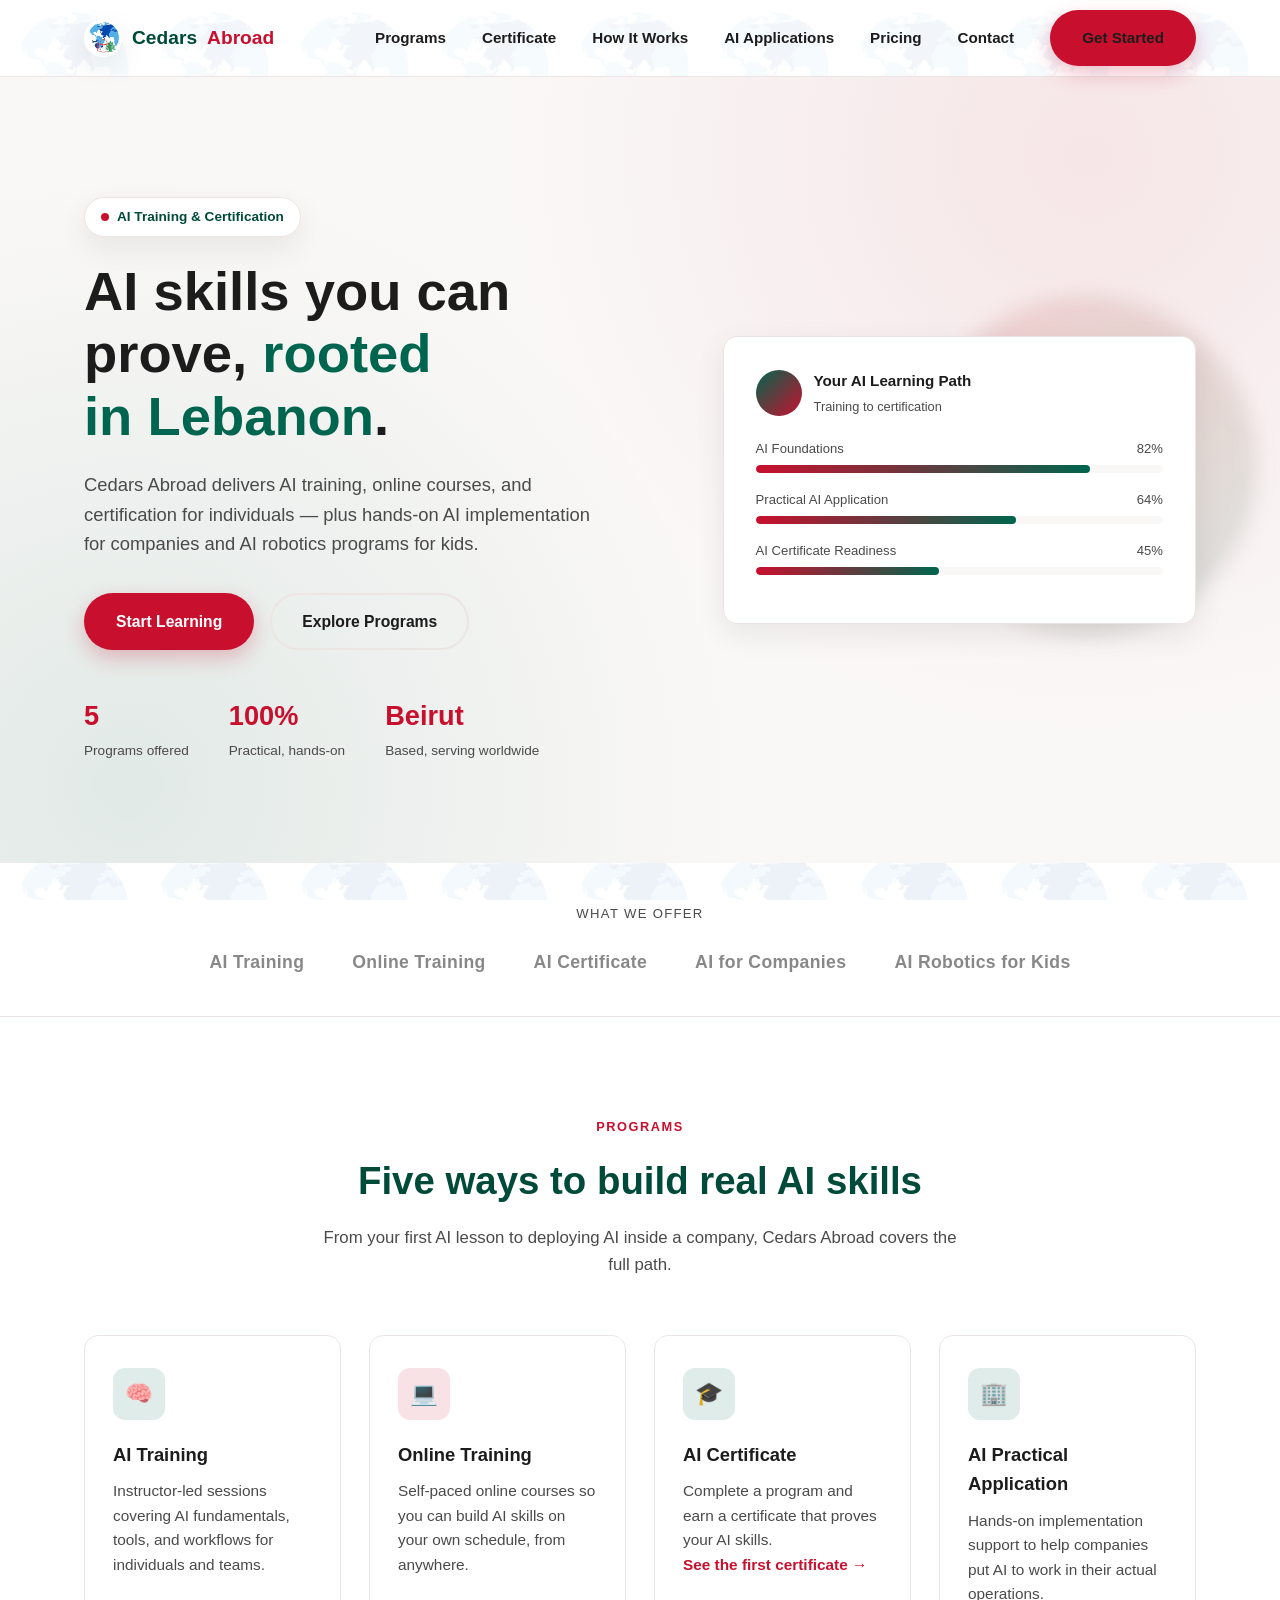
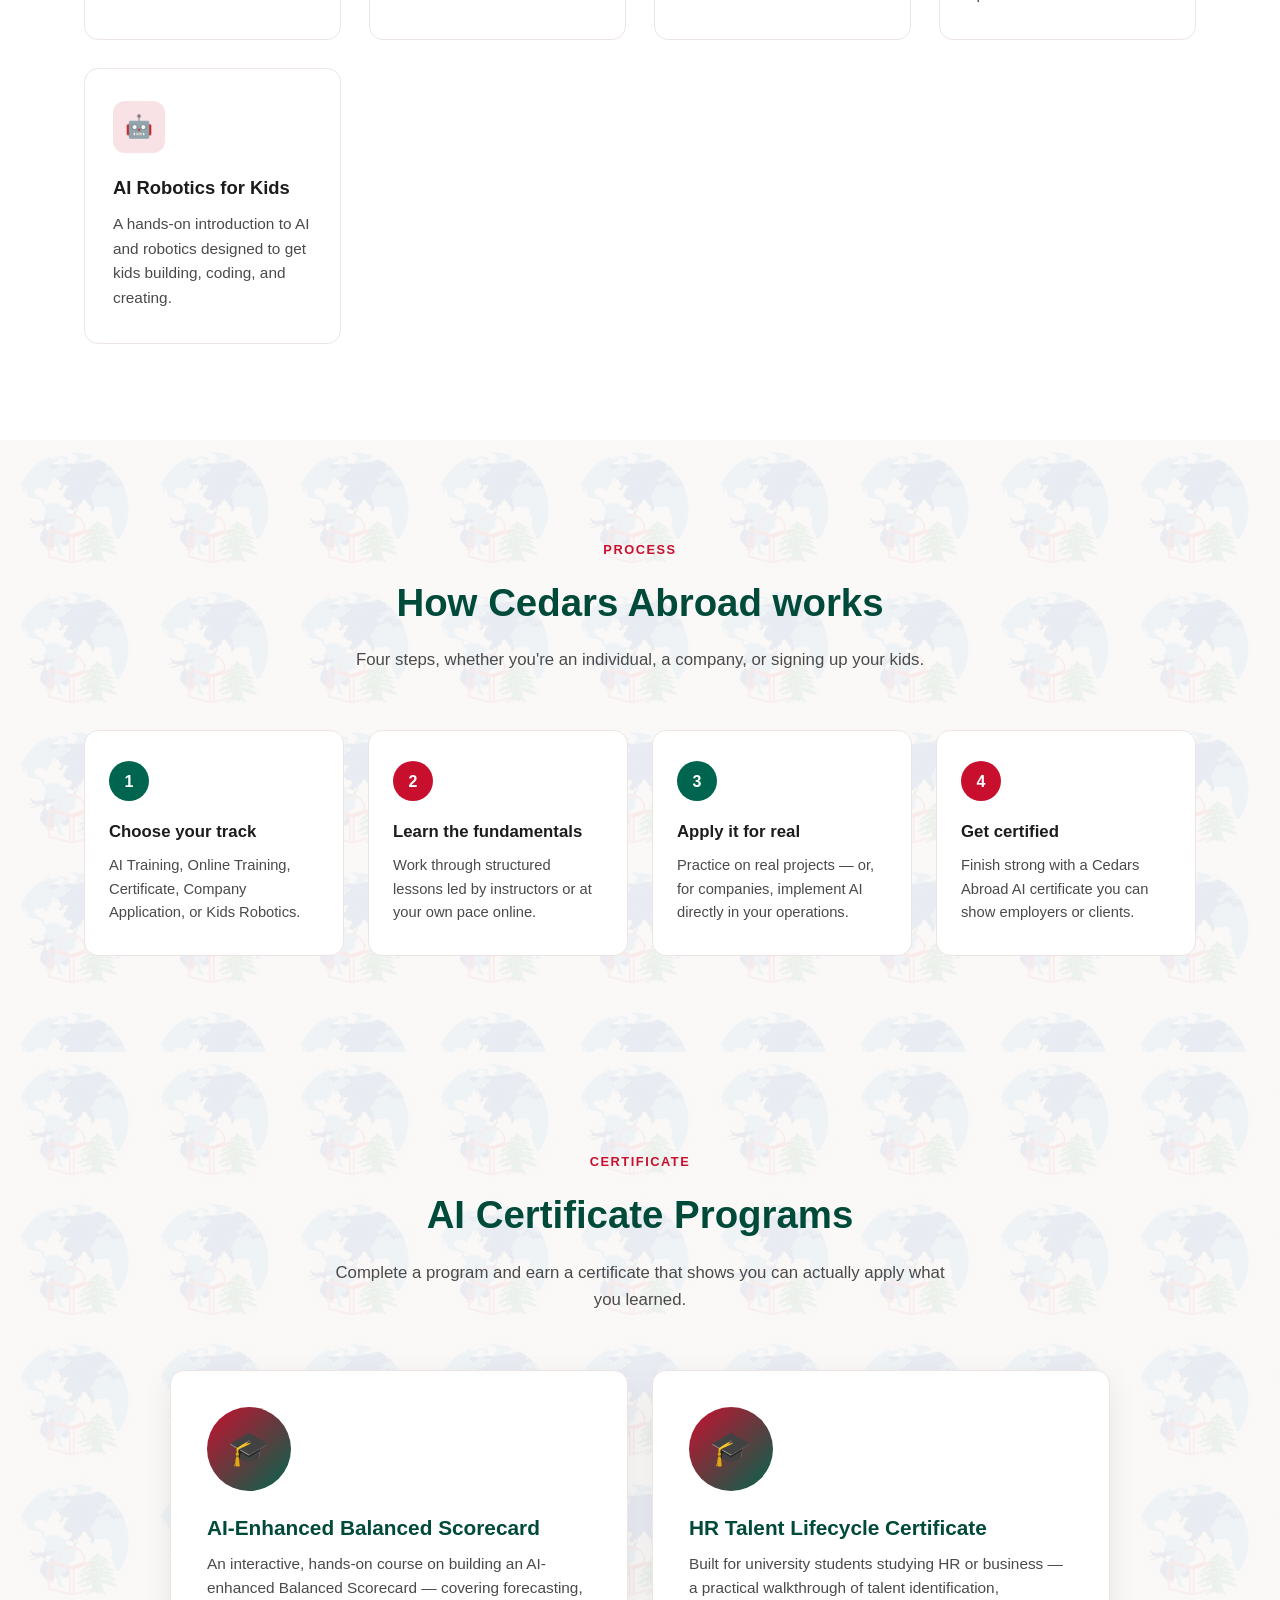
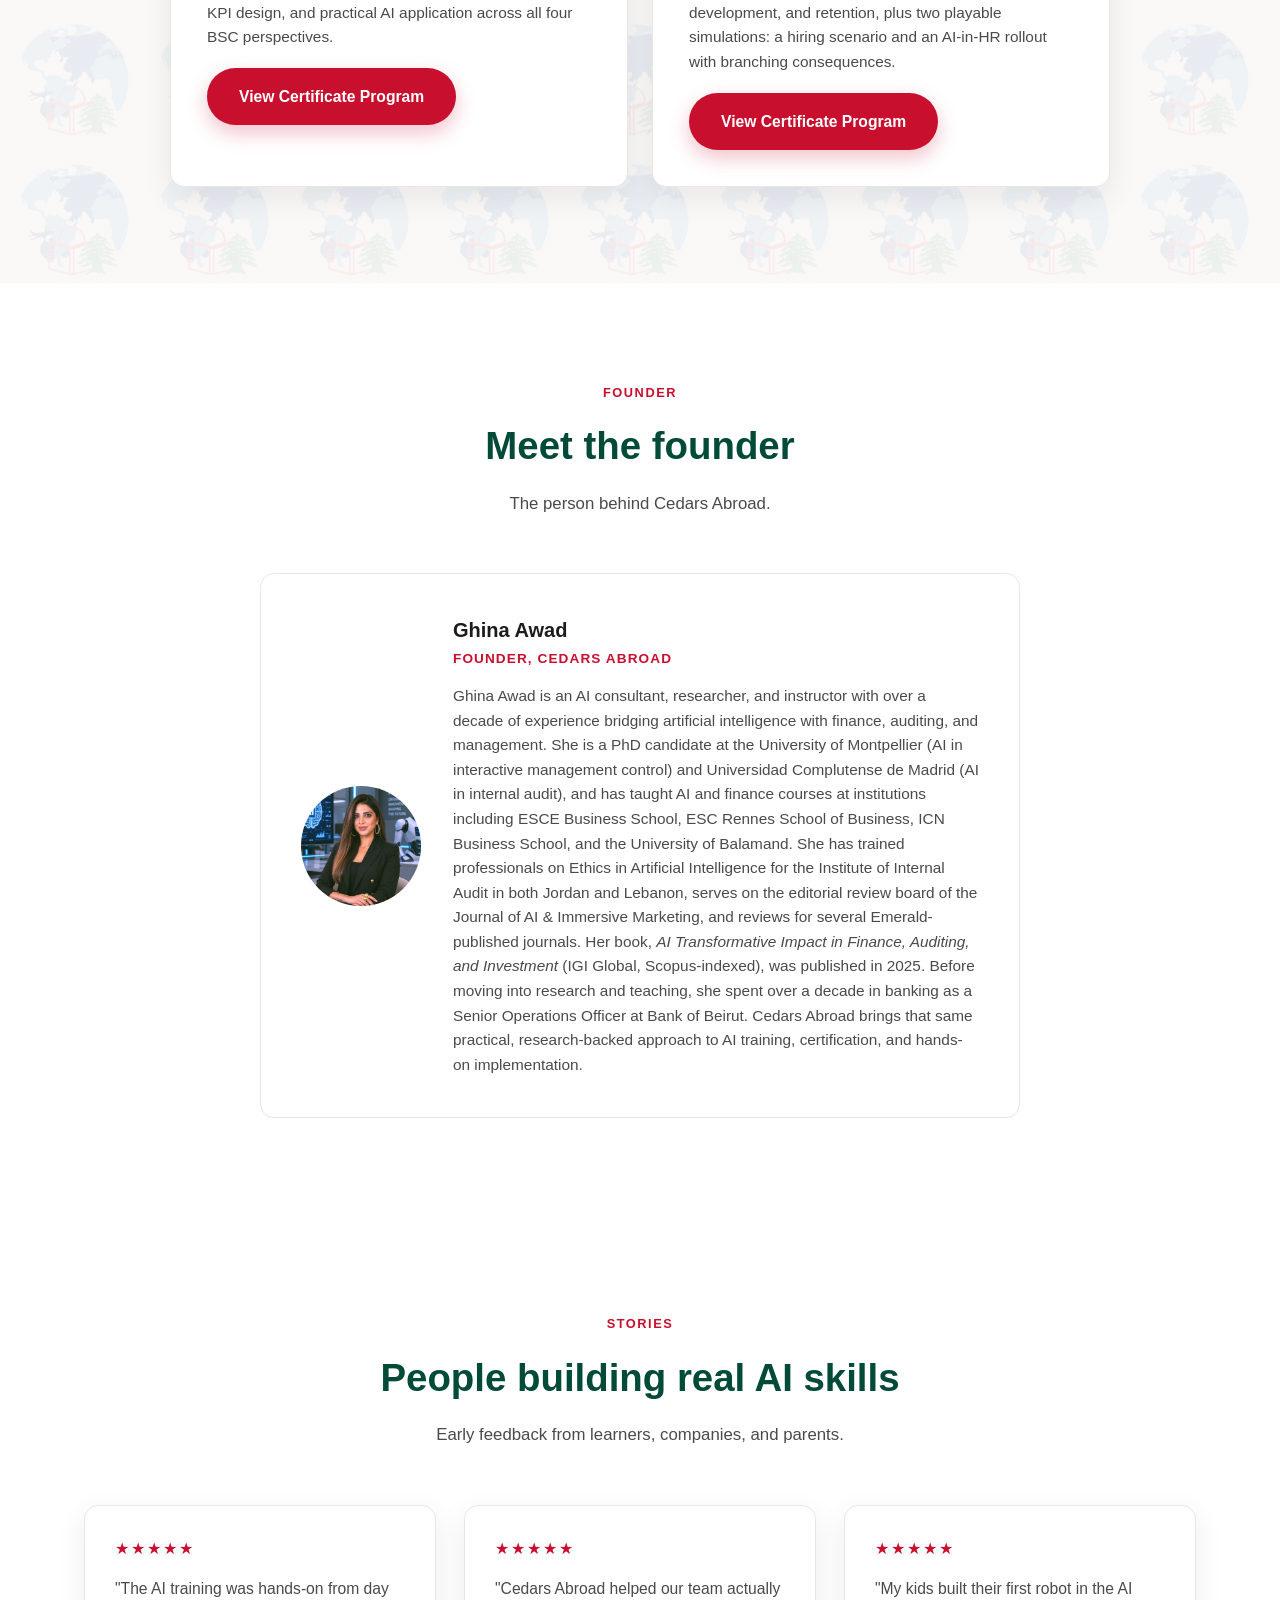
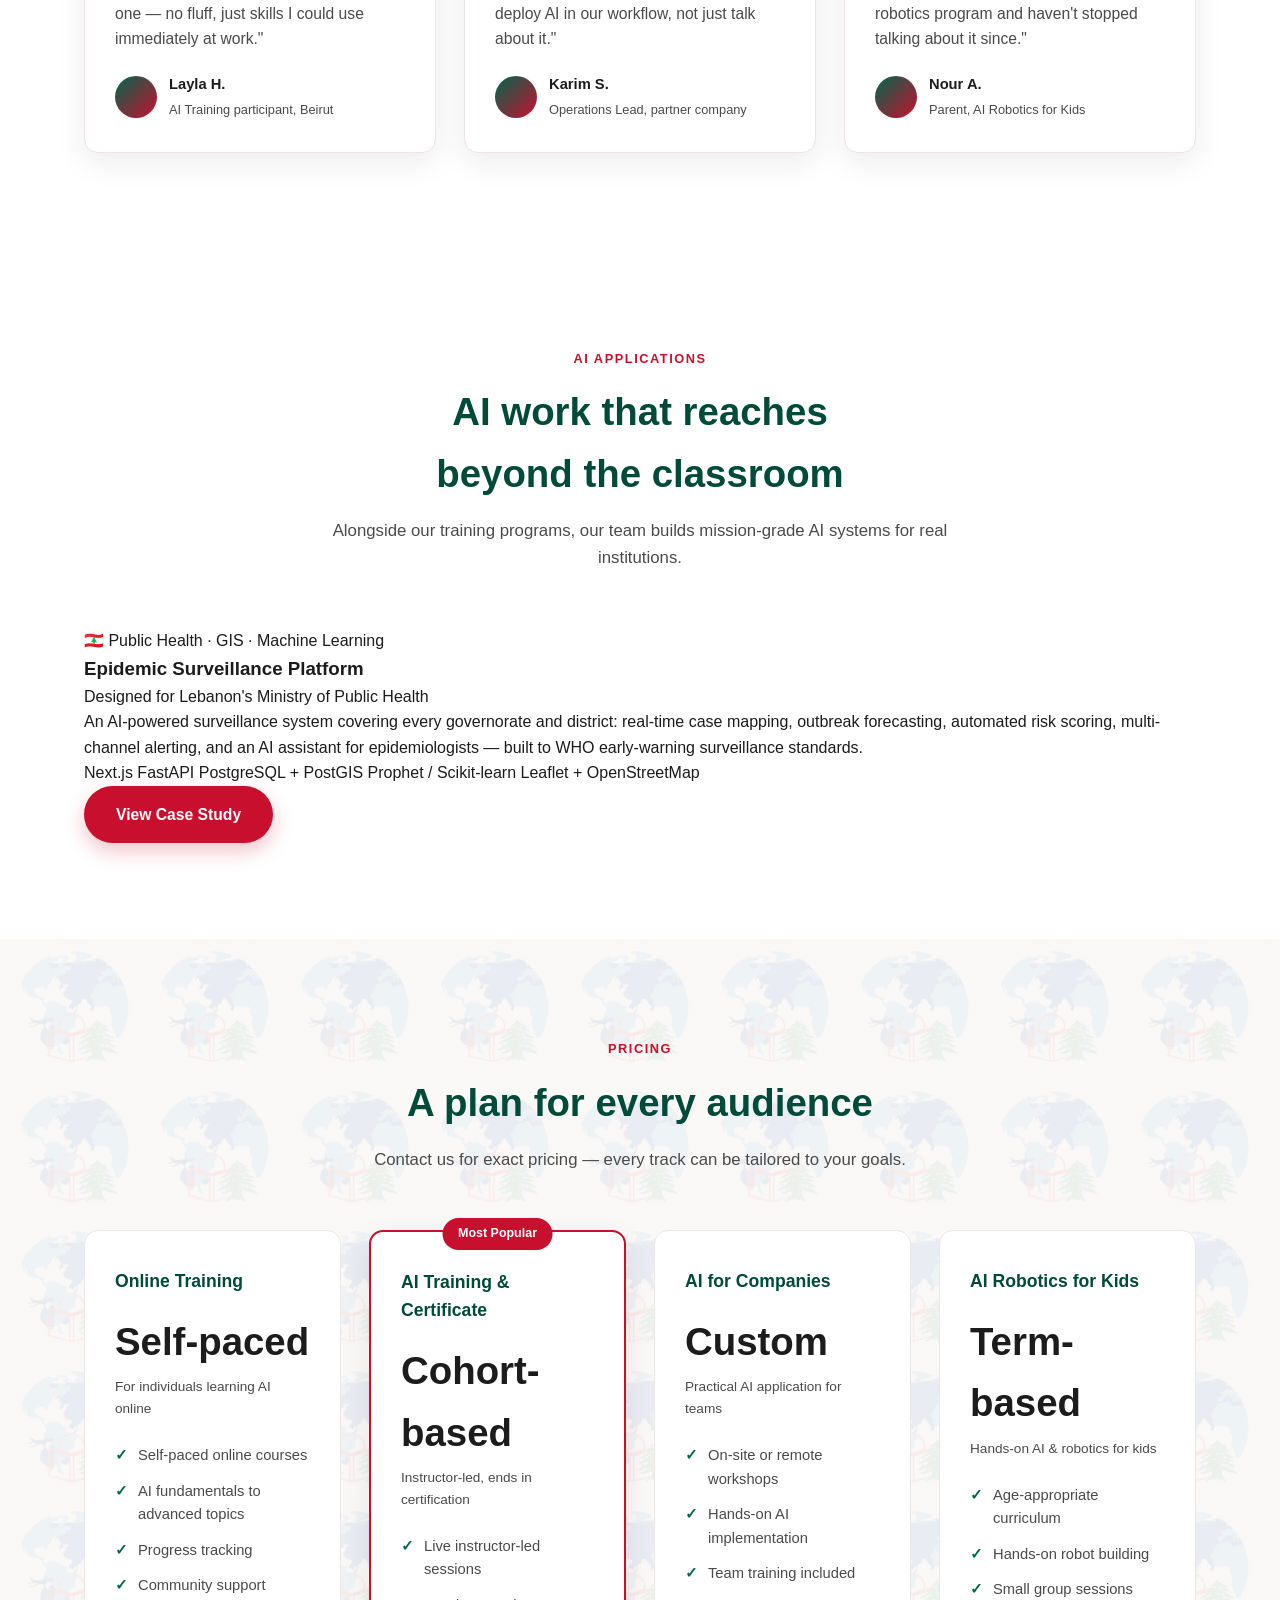
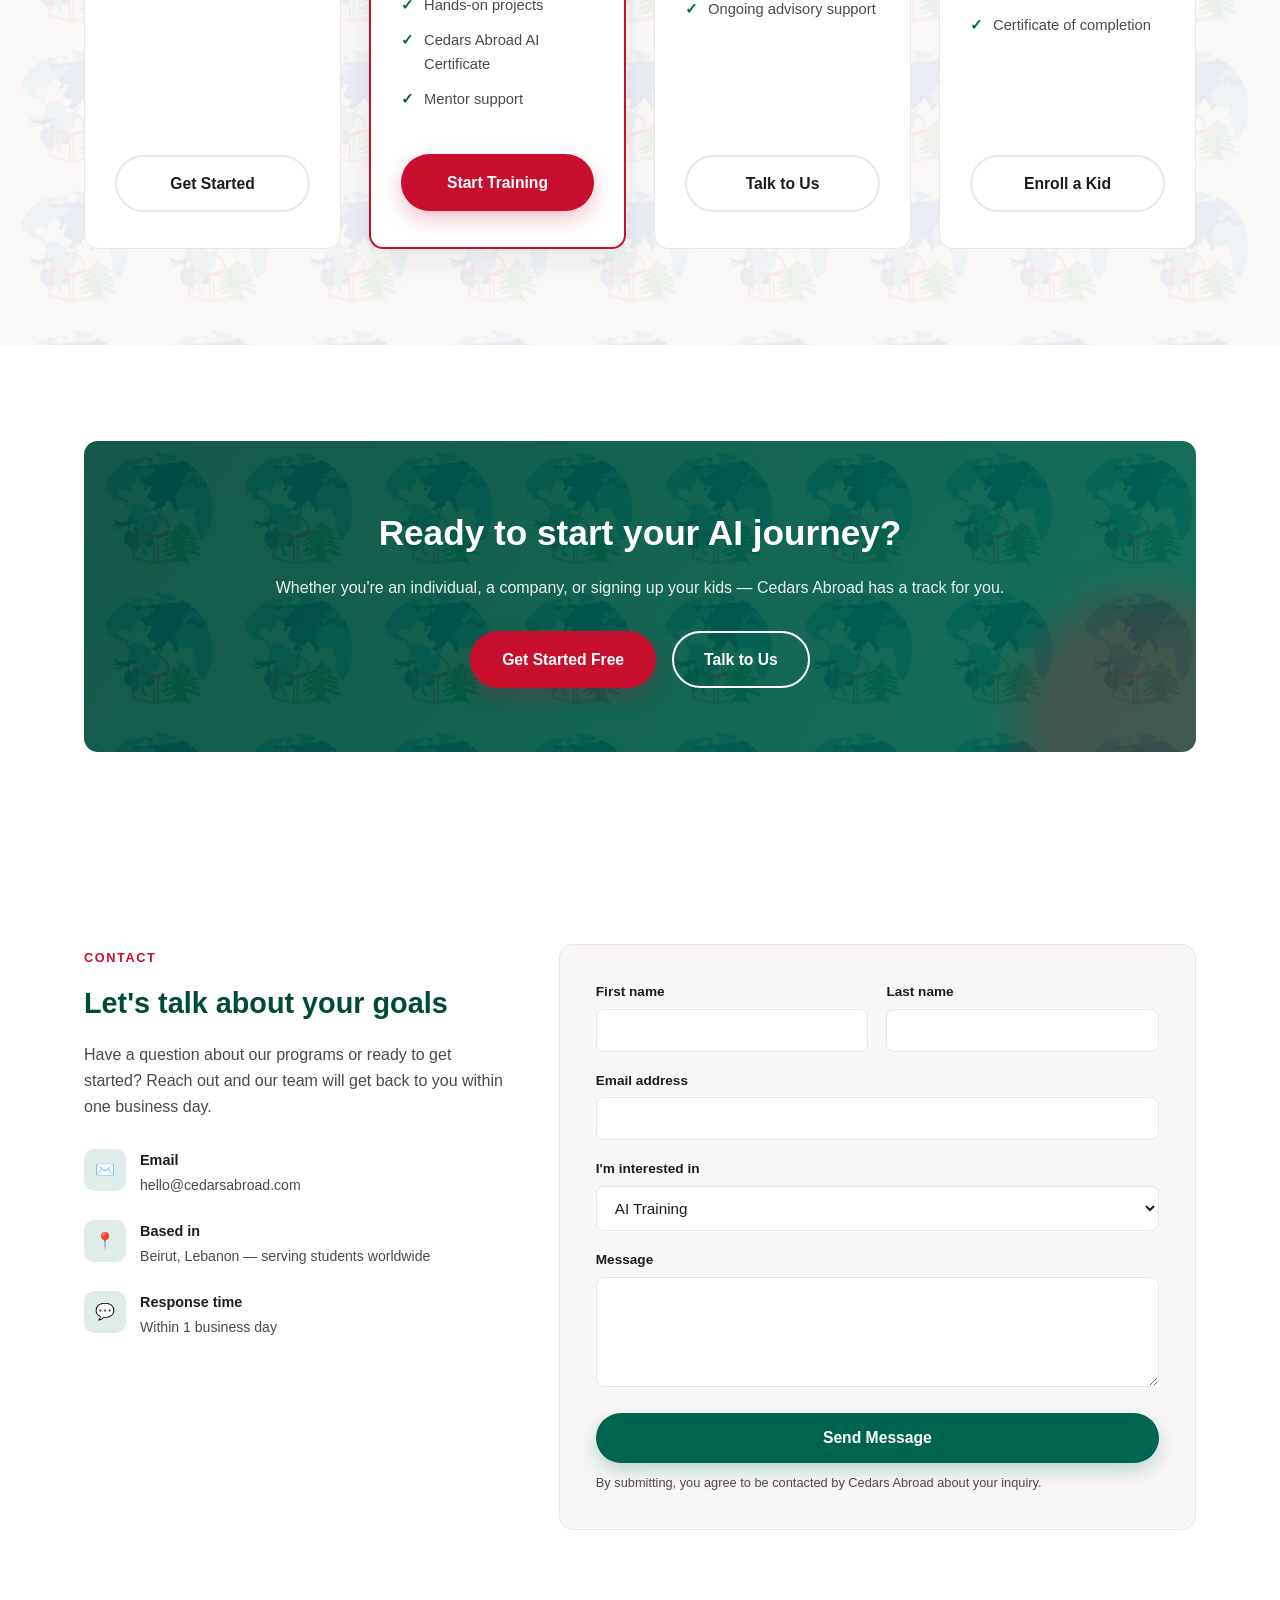
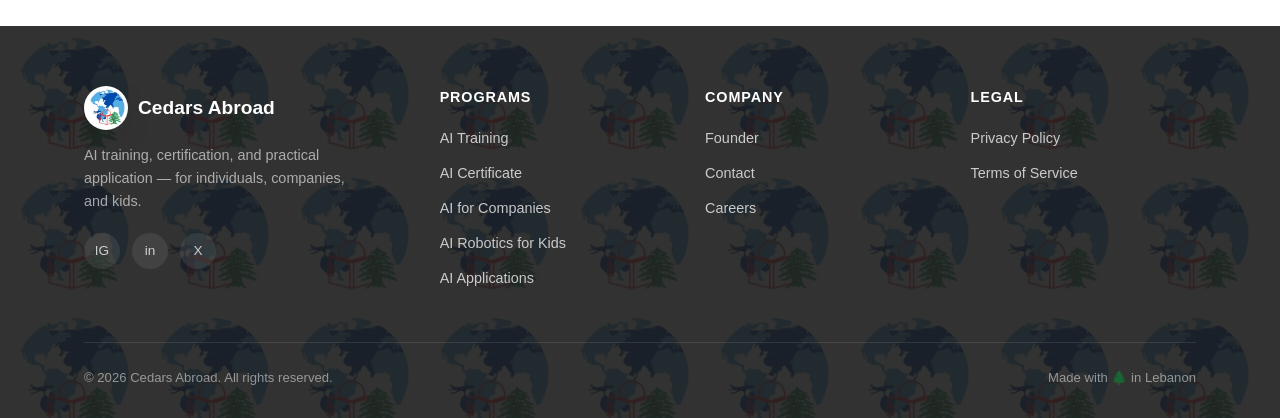
==== index.html @ e8d19fa7 "Add AI-HR Alignment Simulator A branching scenario where students play Head of HR rolling out AI, ba" ====
﻿<!DOCTYPE html>
<html lang="en">
<head>
<meta charset="UTF-8">
<meta name="viewport" content="width=device-width, initial-scale=1.0">
<title>Cedars Abroad — AI Training, Certification & Practical Application</title>
<meta name="description" content="Cedars Abroad delivers AI training, online courses, certification, practical AI implementation for companies, and AI robotics for kids.">
<link rel="stylesheet" href="styles.css">
</head>
<body>

<header class="site-header">
  <div class="container">
    <a href="#home" class="logo">
      <span class="logo-mark"><img src="[data-uri]" alt="Cedars Abroad logo"></span>
      Cedars<span class="accent">Abroad</span>
    </a>
    <nav class="nav-links" id="navLinks">
      <a href="#programs">Programs</a>
      <a href="#certificate">Certificate</a>
      <a href="#how">How It Works</a>
      <a href="#ai-applications">AI Applications</a>
      <a href="#pricing">Pricing</a>
      <a href="#contact">Contact</a>
      <a href="#contact" class="btn btn-primary">Get Started</a>
    </nav>
    <button class="nav-toggle" id="navToggle" aria-label="Toggle menu">
      <span></span><span></span><span></span>
    </button>
  </div>
</header>

<section class="hero" id="home">
  <div class="container">
    <div class="hero-text">
      <div class="hero-eyebrow"><span class="dot"></span> AI Training & Certification</div>
      <h1>AI skills you can prove, <span class="highlight">rooted in Lebanon</span>.</h1>
      <p class="lead">Cedars Abroad delivers AI training, online courses, and certification for individuals — plus hands-on AI implementation for companies and AI robotics programs for kids.</p>
      <div class="hero-actions">
        <a href="#contact" class="btn btn-primary">Start Learning</a>
        <a href="#programs" class="btn btn-outline-dark">Explore Programs</a>
      </div>
      <div class="hero-stats">
        <div><strong>5</strong><span>Programs offered</span></div>
        <div><strong>100%</strong><span>Practical, hands-on</span></div>
        <div><strong>Beirut</strong><span>Based, serving worldwide</span></div>
      </div>
    </div>
    <div class="hero-visual">
      <div class="hero-blob"></div>
      <div class="hero-card">
        <div class="card-header">
          <div class="avatar"></div>
          <div>
            <strong>Your AI Learning Path</strong>
            <span>Training to certification</span>
          </div>
        </div>
        <div class="progress-row">
          <div class="label-row"><span>AI Foundations</span><span>82%</span></div>
          <div class="progress-track"><div class="progress-fill" data-target="82"></div></div>
        </div>
        <div class="progress-row">
          <div class="label-row"><span>Practical AI Application</span><span>64%</span></div>
          <div class="progress-track"><div class="progress-fill" data-target="64"></div></div>
        </div>
        <div class="progress-row">
          <div class="label-row"><span>AI Certificate Readiness</span><span>45%</span></div>
          <div class="progress-track"><div class="progress-fill" data-target="45"></div></div>
        </div>
      </div>
    </div>
  </div>
</section>

<div class="logos-strip">
  <div class="container">
    <p>What we offer</p>
    <div class="logos-row">
      <span>AI Training</span><span>Online Training</span><span>AI Certificate</span><span>AI for Companies</span><span>AI Robotics for Kids</span>
    </div>
  </div>
</div>

<section id="programs">
  <div class="container">
    <div class="section-header reveal">
      <span class="section-tag">Programs</span>
      <h2>Five ways to build real AI skills</h2>
      <p>From your first AI lesson to deploying AI inside a company, Cedars Abroad covers the full path.</p>
    </div>
    <div class="features-grid">
      <div class="feature-card reveal">
        <div class="feature-icon">🧠</div>
        <h3>AI Training</h3>
        <p>Instructor-led sessions covering AI fundamentals, tools, and workflows for individuals and teams.</p>
      </div>
      <div class="feature-card reveal">
        <div class="feature-icon">💻</div>
        <h3>Online Training</h3>
        <p>Self-paced online courses so you can build AI skills on your own schedule, from anywhere.</p>
      </div>
      <div class="feature-card reveal">
        <div class="feature-icon">🎓</div>
        <h3>AI Certificate</h3>
        <p>Complete a program and earn a certificate that proves your AI skills. <a href="#certificate">See the first certificate →</a></p>
      </div>
      <div class="feature-card reveal">
        <div class="feature-icon">🏢</div>
        <h3>AI Practical Application</h3>
        <p>Hands-on implementation support to help companies put AI to work in their actual operations.</p>
      </div>
      <div class="feature-card reveal">
        <div class="feature-icon">🤖</div>
        <h3>AI Robotics for Kids</h3>
        <p>A hands-on introduction to AI and robotics designed to get kids building, coding, and creating.</p>
      </div>
    </div>
  </div>
</section>

<section class="how-section" id="how">
  <div class="container">
    <div class="section-header reveal">
      <span class="section-tag">Process</span>
      <h2>How Cedars Abroad works</h2>
      <p>Four steps, whether you're an individual, a company, or signing up your kids.</p>
    </div>
    <div class="steps-grid">
      <div class="step-card reveal">
        <div class="step-number">1</div>
        <h3>Choose your track</h3>
        <p>AI Training, Online Training, Certificate, Company Application, or Kids Robotics.</p>
      </div>
      <div class="step-card reveal">
        <div class="step-number">2</div>
        <h3>Learn the fundamentals</h3>
        <p>Work through structured lessons led by instructors or at your own pace online.</p>
      </div>
      <div class="step-card reveal">
        <div class="step-number">3</div>
        <h3>Apply it for real</h3>
        <p>Practice on real projects — or, for companies, implement AI directly in your operations.</p>
      </div>
      <div class="step-card reveal">
        <div class="step-number">4</div>
        <h3>Get certified</h3>
        <p>Finish strong with a Cedars Abroad AI certificate you can show employers or clients.</p>
      </div>
    </div>
  </div>
</section>

<section class="certificate-section" id="certificate">
  <div class="container">
    <div class="section-header reveal">
      <span class="section-tag">Certificate</span>
      <h2>AI Certificate Programs</h2>
      <p>Complete a program and earn a certificate that shows you can actually apply what you learned.</p>
    </div>
    <div class="certificate-list">
      <div class="certificate-card reveal">
        <div class="certificate-badge">🎓</div>
        <div class="certificate-body">
          <h3>AI-Enhanced Balanced Scorecard</h3>
          <p>An interactive, hands-on course on building an AI-enhanced Balanced Scorecard — covering forecasting, KPI design, and practical AI application across all four BSC perspectives.</p>
          <a href="/certificate/" target="_blank" rel="noopener" class="btn btn-primary">View Certificate Program</a>
        </div>
      </div>
      <div class="certificate-card reveal">
        <div class="certificate-badge">🎓</div>
        <div class="certificate-body">
          <h3>HR Talent Lifecycle Certificate</h3>
          <p>Built for university students studying HR or business — a practical walkthrough of talent identification, development, and retention, plus two playable simulations: a hiring scenario and an AI-in-HR rollout with branching consequences.</p>
          <a href="/hr-certificate/" target="_blank" rel="noopener" class="btn btn-primary">View Certificate Program</a>
        </div>
      </div>
    </div>
  </div>
</section>

<section id="founder">
  <div class="container">
    <div class="section-header reveal">
      <span class="section-tag">Founder</span>
      <h2>Meet the founder</h2>
      <p>The person behind Cedars Abroad.</p>
    </div>
    <div class="founder-card reveal">
      <img class="founder-photo" src="[data-uri]" alt="Ghina Awad">
      <div class="founder-info">
        <h3>Ghina Awad</h3>
        <span class="founder-role">Founder, Cedars Abroad</span>
        <p>Ghina Awad is an AI consultant, researcher, and instructor with over a decade of experience bridging artificial intelligence with finance, auditing, and management. She is a PhD candidate at the University of Montpellier (AI in interactive management control) and Universidad Complutense de Madrid (AI in internal audit), and has taught AI and finance courses at institutions including ESCE Business School, ESC Rennes School of Business, ICN Business School, and the University of Balamand. She has trained professionals on Ethics in Artificial Intelligence for the Institute of Internal Audit in both Jordan and Lebanon, serves on the editorial review board of the Journal of AI & Immersive Marketing, and reviews for several Emerald-published journals. Her book, <em>AI Transformative Impact in Finance, Auditing, and Investment</em> (IGI Global, Scopus-indexed), was published in 2025. Before moving into research and teaching, she spent over a decade in banking as a Senior Operations Officer at Bank of Beirut. Cedars Abroad brings that same practical, research-backed approach to AI training, certification, and hands-on implementation.</p>
      </div>
    </div>
  </div>
</section>

<section id="testimonials">
  <div class="container">
    <div class="section-header reveal">
      <span class="section-tag">Stories</span>
      <h2>People building real AI skills</h2>
      <p>Early feedback from learners, companies, and parents.</p>
    </div>
    <div class="testimonials-grid">
      <div class="testimonial-card reveal">
        <div class="stars">★★★★★</div>
        <p class="quote">"The AI training was hands-on from day one — no fluff, just skills I could use immediately at work."</p>
        <div class="testimonial-person">
          <div class="avatar"></div>
          <div><strong>Layla H.</strong><span>AI Training participant, Beirut</span></div>
        </div>
      </div>
      <div class="testimonial-card reveal">
        <div class="stars">★★★★★</div>
        <p class="quote">"Cedars Abroad helped our team actually deploy AI in our workflow, not just talk about it."</p>
        <div class="testimonial-person">
          <div class="avatar"></div>
          <div><strong>Karim S.</strong><span>Operations Lead, partner company</span></div>
        </div>
      </div>
      <div class="testimonial-card reveal">
        <div class="stars">★★★★★</div>
        <p class="quote">"My kids built their first robot in the AI robotics program and haven't stopped talking about it since."</p>
        <div class="testimonial-person">
          <div class="avatar"></div>
          <div><strong>Nour A.</strong><span>Parent, AI Robotics for Kids</span></div>
        </div>
      </div>
    </div>
  </div>
</section>

<section id="ai-applications">
  <div class="container">
    <div class="section-header reveal">
      <span class="section-tag">AI Applications</span>
      <h2>AI work that reaches beyond the classroom</h2>
      <p>Alongside our training programs, our team builds mission-grade AI systems for real institutions.</p>
    </div>
    <div class="project-showcase reveal">
      <div class="project-media">
        <div class="project-media-badge">🇱🇧 Public Health · GIS · Machine Learning</div>
      </div>
      <div class="project-body">
        <h3>Epidemic Surveillance Platform</h3>
        <p class="project-subtitle">Designed for Lebanon's Ministry of Public Health</p>
        <p>An AI-powered surveillance system covering every governorate and district: real-time case mapping, outbreak forecasting, automated risk scoring, multi-channel alerting, and an AI assistant for epidemiologists — built to WHO early-warning surveillance standards.</p>
        <div class="project-badges">
          <span class="badge">Next.js</span>
          <span class="badge">FastAPI</span>
          <span class="badge">PostgreSQL + PostGIS</span>
          <span class="badge">Prophet / Scikit-learn</span>
          <span class="badge">Leaflet + OpenStreetMap</span>
        </div>
        <a href="ai-applications/epidemic-surveillance.html" class="btn btn-primary">View Case Study</a>
      </div>
    </div>
  </div>
</section>

<section class="how-section" id="pricing">
  <div class="container">
    <div class="section-header reveal">
      <span class="section-tag">Pricing</span>
      <h2>A plan for every audience</h2>
      <p>Contact us for exact pricing — every track can be tailored to your goals.</p>
    </div>
    <div class="pricing-grid">
      <div class="pricing-card reveal">
        <h3>Online Training</h3>
        <div class="price">Self-paced</div>
        <div class="price-note">For individuals learning AI online</div>
        <ul class="pricing-list">
          <li>Self-paced online courses</li>
          <li>AI fundamentals to advanced topics</li>
          <li>Progress tracking</li>
          <li>Community support</li>
        </ul>
        <a href="#contact" class="btn btn-outline-dark">Get Started</a>
      </div>
      <div class="pricing-card featured reveal">
        <div class="pricing-badge">Most Popular</div>
        <h3>AI Training & Certificate</h3>
        <div class="price">Cohort-based</div>
        <div class="price-note">Instructor-led, ends in certification</div>
        <ul class="pricing-list">
          <li>Live instructor-led sessions</li>
          <li>Hands-on projects</li>
          <li>Cedars Abroad AI Certificate</li>
          <li>Mentor support</li>
        </ul>
        <a href="#contact" class="btn btn-primary">Start Training</a>
      </div>
      <div class="pricing-card reveal">
        <h3>AI for Companies</h3>
        <div class="price">Custom</div>
        <div class="price-note">Practical AI application for teams</div>
        <ul class="pricing-list">
          <li>On-site or remote workshops</li>
          <li>Hands-on AI implementation</li>
          <li>Team training included</li>
          <li>Ongoing advisory support</li>
        </ul>
        <a href="#contact" class="btn btn-outline-dark">Talk to Us</a>
      </div>
      <div class="pricing-card reveal">
        <h3>AI Robotics for Kids</h3>
        <div class="price">Term-based</div>
        <div class="price-note">Hands-on AI & robotics for kids</div>
        <ul class="pricing-list">
          <li>Age-appropriate curriculum</li>
          <li>Hands-on robot building</li>
          <li>Small group sessions</li>
          <li>Certificate of completion</li>
        </ul>
        <a href="#contact" class="btn btn-outline-dark">Enroll a Kid</a>
      </div>
    </div>
  </div>
</section>

<section>
  <div class="cta-band reveal">
    <h2>Ready to start your AI journey?</h2>
    <p>Whether you're an individual, a company, or signing up your kids — Cedars Abroad has a track for you.</p>
    <div class="hero-actions">
      <a href="#contact" class="btn btn-primary">Get Started Free</a>
      <a href="#contact" class="btn btn-outline">Talk to Us</a>
    </div>
  </div>
</section>

<section id="contact">
  <div class="container">
    <div class="contact-wrap">
      <div class="contact-info reveal">
        <span class="section-tag">Contact</span>
        <h2>Let's talk about your goals</h2>
        <p>Have a question about our programs or ready to get started? Reach out and our team will get back to you within one business day.</p>
        <div class="contact-detail">
          <div class="icon">✉️</div>
          <div><strong>Email</strong><span>hello@cedarsabroad.com</span></div>
        </div>
        <div class="contact-detail">
          <div class="icon">📍</div>
          <div><strong>Based in</strong><span>Beirut, Lebanon — serving students worldwide</span></div>
        </div>
        <div class="contact-detail">
          <div class="icon">💬</div>
          <div><strong>Response time</strong><span>Within 1 business day</span></div>
        </div>
      </div>
      <div class="contact-form reveal">
        <div class="form-success" id="formSuccess">Thanks! Your message has been received — we'll be in touch soon.</div>
        <form id="contactForm" novalidate>
          <div class="form-row">
            <div class="form-group">
              <label for="firstName">First name</label>
              <input type="text" id="firstName" name="firstName" required>
            </div>
            <div class="form-group">
              <label for="lastName">Last name</label>
              <input type="text" id="lastName" name="lastName" required>
            </div>
          </div>
          <div class="form-group">
            <label for="email">Email address</label>
            <input type="email" id="email" name="email" required>
          </div>
          <div class="form-group">
            <label for="interest">I'm interested in</label>
            <select id="interest" name="interest">
              <option>AI Training</option>
              <option>Online Training</option>
              <option>AI Certificate</option>
              <option>AI Practical Application (for companies)</option>
              <option>AI Robotics for Kids</option>
              <option>Partnership / Other</option>
            </select>
          </div>
          <div class="form-group">
            <label for="message">Message</label>
            <textarea id="message" name="message" required></textarea>
          </div>
          <button type="submit" class="btn btn-green" style="width:100%">Send Message</button>
          <p class="form-note">By submitting, you agree to be contacted by Cedars Abroad about your inquiry.</p>
        </form>
      </div>
    </div>
  </div>
</section>

<footer class="site-footer">
  <div class="container">
    <div class="footer-grid">
      <div class="footer-brand">
        <a href="#home" class="logo">
          <span class="logo-mark"><img src="[data-uri]" alt="Cedars Abroad logo"></span>
          Cedars Abroad
        </a>
        <p>AI training, certification, and practical application — for individuals, companies, and kids.</p>
        <div class="social-row">
          <a href="#" aria-label="Instagram">IG</a>
          <a href="#" aria-label="LinkedIn">in</a>
          <a href="#" aria-label="X">X</a>
        </div>
      </div>
      <div class="footer-col">
        <h4>Programs</h4>
        <ul>
          <li><a href="#programs">AI Training</a></li>
          <li><a href="#certificate">AI Certificate</a></li>
          <li><a href="#programs">AI for Companies</a></li>
          <li><a href="#programs">AI Robotics for Kids</a></li>
          <li><a href="#ai-applications">AI Applications</a></li>
        </ul>
      </div>
      <div class="footer-col">
        <h4>Company</h4>
        <ul>
          <li><a href="#founder">Founder</a></li>
          <li><a href="#contact">Contact</a></li>
          <li><a href="#">Careers</a></li>
        </ul>
      </div>
      <div class="footer-col">
        <h4>Legal</h4>
        <ul>
          <li><a href="#">Privacy Policy</a></li>
          <li><a href="#">Terms of Service</a></li>
        </ul>
      </div>
    </div>
    <div class="footer-bottom">
      <span>© <span id="year"></span> Cedars Abroad. All rights reserved.</span>
      <span>Made with 🌲 in Lebanon</span>
    </div>
  </div>
</footer>

<button class="back-to-top" id="backToTop" aria-label="Back to top">↑</button>

<script src="script.js"></script>
</body>
</html>
---- styles.css ----
﻿:root {
  --red: #c8102e;
  --red-dark: #a10d25;
  --green: #00654e;
  --green-dark: #004a39;
  --white: #ffffff;
  --off-white: #faf8f7;
  --ink: #1c1c1c;
  --ink-soft: #4a4a4a;
  --border: #ece5e3;
  --shadow: 0 10px 30px rgba(28, 28, 28, 0.08);
  --radius: 14px;
  --max-width: 1160px;
  font-size: 16px;
  --logo-watermark: url("[data-uri]");
}

@media (prefers-color-scheme: dark) {
  :root {
    --red: #ff5470;
    --red-dark: #ff7891;
    --green: #2bb491;
    --green-dark: #6fd4b8;
    --white: #1b1918;
    --off-white: #221f1e;
    --ink: #f2ede9;
    --ink-soft: #b9b0ab;
    --border: #38332f;
    --shadow: 0 10px 30px rgba(0, 0, 0, 0.35);
  }
}

:root[data-theme="dark"] {
  --red: #ff5470;
  --red-dark: #ff7891;
  --green: #2bb491;
  --green-dark: #6fd4b8;
  --white: #1b1918;
  --off-white: #221f1e;
  --ink: #f2ede9;
  --ink-soft: #b9b0ab;
  --border: #38332f;
  --shadow: 0 10px 30px rgba(0, 0, 0, 0.35);
}

:root[data-theme="light"] {
  --red: #c8102e;
  --red-dark: #a10d25;
  --green: #00654e;
  --green-dark: #004a39;
  --white: #ffffff;
  --off-white: #faf8f7;
  --ink: #1c1c1c;
  --ink-soft: #4a4a4a;
  --border: #ece5e3;
  --shadow: 0 10px 30px rgba(28, 28, 28, 0.08);
}

* {
  box-sizing: border-box;
  margin: 0;
  padding: 0;
}

html {
  scroll-behavior: smooth;
}

body {
  font-family: "Segoe UI", -apple-system, BlinkMacSystemFont, "Helvetica Neue", Arial, sans-serif;
  color: var(--ink);
  background-color: var(--white);
  background-image: linear-gradient(color-mix(in srgb, var(--white) 93%, transparent), color-mix(in srgb, var(--white) 93%, transparent)), var(--logo-watermark);
  background-repeat: repeat, repeat;
  background-size: auto, 140px 140px;
  background-attachment: fixed, fixed;
  line-height: 1.6;
  -webkit-font-smoothing: antialiased;
}

@media (prefers-reduced-motion: reduce) {
  html {
    scroll-behavior: auto;
  }
  * {
    animation-duration: 0.01ms !important;
    transition-duration: 0.01ms !important;
  }
}

a {
  color: inherit;
  text-decoration: none;
}

img {
  max-width: 100%;
  display: block;
}

.container {
  max-width: var(--max-width);
  margin: 0 auto;
  padding: 0 24px;
}

section {
  padding: 96px 0;
}

.section-tag {
  display: inline-block;
  font-size: 0.8rem;
  font-weight: 700;
  letter-spacing: 0.12em;
  text-transform: uppercase;
  color: var(--red);
  margin-bottom: 12px;
}

.section-header {
  max-width: 640px;
  margin: 0 auto 56px;
  text-align: center;
}

.section-header h2 {
  font-size: clamp(1.8rem, 3vw, 2.4rem);
  color: var(--green-dark);
  margin-bottom: 14px;
  text-wrap: balance;
}

.section-header p {
  color: var(--ink-soft);
  font-size: 1.05rem;
}

/* Buttons */
.btn {
  display: inline-flex;
  align-items: center;
  justify-content: center;
  gap: 8px;
  padding: 14px 30px;
  border-radius: 999px;
  font-weight: 600;
  font-size: 0.98rem;
  cursor: pointer;
  border: 2px solid transparent;
  transition: transform 0.15s ease, box-shadow 0.15s ease, background 0.15s ease, color 0.15s ease;
}

.btn:hover {
  transform: translateY(-2px);
}

.btn:focus-visible {
  outline: 2px solid var(--green);
  outline-offset: 3px;
}

.btn-primary {
  background: var(--red);
  color: var(--white);
  box-shadow: 0 8px 20px rgba(200, 16, 46, 0.25);
}

.btn-primary:hover {
  background: var(--red-dark);
}

.btn-outline {
  background: transparent;
  border-color: var(--white);
  color: var(--white);
}

.btn-outline:hover {
  background: var(--white);
  color: var(--green-dark);
}

.btn-green {
  background: var(--green);
  color: var(--white);
  box-shadow: 0 8px 20px rgba(0, 101, 78, 0.25);
}

.btn-green:hover {
  background: var(--green-dark);
}

/* Header */
.site-header {
  position: sticky;
  top: 0;
  z-index: 100;
  background-color: color-mix(in srgb, var(--white) 92%, transparent);
  background-image: linear-gradient(color-mix(in srgb, var(--white) 95%, transparent), color-mix(in srgb, var(--white) 95%, transparent)), var(--logo-watermark);
  background-repeat: repeat, repeat;
  background-size: auto, 140px 140px;
  backdrop-filter: blur(8px);
  border-bottom: 1px solid var(--border);
}

.site-header .container {
  display: flex;
  align-items: center;
  justify-content: space-between;
  height: 76px;
}

.logo {
  display: flex;
  align-items: center;
  gap: 10px;
  font-weight: 800;
  font-size: 1.2rem;
  color: var(--green-dark);
}

.logo-mark {
  width: 38px;
  height: 38px;
  border-radius: 50%;
  overflow: hidden;
  flex-shrink: 0;
  box-shadow: var(--shadow);
}

.logo-mark img,
.logo-mark-svg {
  width: 100%;
  height: 100%;
  object-fit: cover;
  display: block;
}

.footer-brand .logo-mark {
  width: 44px;
  height: 44px;
}

.logo .accent {
  color: var(--red);
}

.nav-links {
  display: flex;
  align-items: center;
  gap: 36px;
}

.nav-links a {
  font-weight: 600;
  font-size: 0.95rem;
  color: var(--ink);
  position: relative;
}

.nav-links a:not(.btn)::after {
  content: "";
  position: absolute;
  left: 0;
  bottom: -6px;
  width: 0;
  height: 2px;
  background: var(--red);
  transition: width 0.2s ease;
}

.nav-links a:not(.btn):hover::after {
  width: 100%;
}

.theme-toggle {
  background: none;
  border: 1px solid var(--border);
  border-radius: 999px;
  width: 38px;
  height: 38px;
  display: flex;
  align-items: center;
  justify-content: center;
  cursor: pointer;
  font-size: 1rem;
  color: var(--ink);
}

.nav-toggle {
  display: none;
  flex-direction: column;
  gap: 5px;
  background: none;
  border: none;
  cursor: pointer;
  padding: 8px;
}

.nav-toggle span {
  width: 24px;
  height: 2px;
  background: var(--green-dark);
}

/* Hero */
.hero {
  position: relative;
  overflow: hidden;
  padding: 120px 0 100px;
  background:
    radial-gradient(circle at 85% 10%, color-mix(in srgb, var(--red) 8%, transparent), transparent 45%),
    radial-gradient(circle at 10% 90%, color-mix(in srgb, var(--green) 10%, transparent), transparent 45%),
    var(--off-white);
}

.hero .container {
  display: grid;
  grid-template-columns: 1.1fr 0.9fr;
  gap: 60px;
  align-items: center;
}

.hero-eyebrow {
  display: inline-flex;
  align-items: center;
  gap: 8px;
  background: var(--white);
  border: 1px solid var(--border);
  padding: 8px 16px;
  border-radius: 999px;
  font-size: 0.85rem;
  font-weight: 600;
  color: var(--green-dark);
  box-shadow: var(--shadow);
  margin-bottom: 24px;
}

.hero-eyebrow .dot {
  width: 8px;
  height: 8px;
  border-radius: 50%;
  background: var(--red);
}

.hero h1 {
  font-size: clamp(2.3rem, 4.5vw, 3.4rem);
  line-height: 1.15;
  color: var(--ink);
  margin-bottom: 22px;
  text-wrap: balance;
}

.hero h1 .highlight {
  color: var(--green);
  position: relative;
}

.hero p.lead {
  font-size: 1.15rem;
  color: var(--ink-soft);
  max-width: 520px;
  margin-bottom: 34px;
}

.hero-actions {
  display: flex;
  gap: 16px;
  flex-wrap: wrap;
  margin-bottom: 44px;
}

.btn-outline-dark {
  background: transparent;
  border: 2px solid var(--border);
  color: var(--ink);
}

.btn-outline-dark:hover {
  border-color: var(--green);
  color: var(--green-dark);
}

.hero-stats {
  display: flex;
  gap: 40px;
}

.hero-stats div strong {
  display: block;
  font-size: 1.7rem;
  color: var(--red);
  font-variant-numeric: tabular-nums;
}

.hero-stats div span {
  font-size: 0.85rem;
  color: var(--ink-soft);
}

.hero-visual {
  position: relative;
}

.hero-card {
  background: var(--white);
  border-radius: var(--radius);
  box-shadow: var(--shadow);
  padding: 32px;
  border: 1px solid var(--border);
  position: relative;
  z-index: 2;
}

.hero-card .card-header {
  display: flex;
  align-items: center;
  gap: 12px;
  margin-bottom: 20px;
}

.hero-card .avatar {
  width: 46px;
  height: 46px;
  border-radius: 50%;
  background: linear-gradient(135deg, var(--green), var(--red));
  flex-shrink: 0;
}

.hero-card .card-header strong {
  display: block;
  font-size: 0.95rem;
}

.hero-card .card-header span {
  font-size: 0.8rem;
  color: var(--ink-soft);
}

.progress-row {
  margin-bottom: 16px;
}

.progress-row .label-row {
  display: flex;
  justify-content: space-between;
  font-size: 0.82rem;
  color: var(--ink-soft);
  margin-bottom: 6px;
  font-variant-numeric: tabular-nums;
}

.progress-track {
  height: 8px;
  border-radius: 999px;
  background: var(--off-white);
  overflow: hidden;
}

.progress-fill {
  height: 100%;
  border-radius: 999px;
  background: linear-gradient(90deg, var(--red), var(--green));
  width: 0;
  transition: width 1.1s cubic-bezier(0.22, 1, 0.36, 1);
}

.hero-blob {
  position: absolute;
  width: 340px;
  height: 340px;
  border-radius: 50%;
  background: linear-gradient(135deg, color-mix(in srgb, var(--red) 15%, transparent), color-mix(in srgb, var(--green) 15%, transparent));
  top: -40px;
  right: -60px;
  z-index: 1;
  filter: blur(10px);
}

/* Logos strip */
.logos-strip {
  padding: 40px 0;
  border-bottom: 1px solid var(--border);
}

.logos-strip p {
  text-align: center;
  font-size: 0.82rem;
  text-transform: uppercase;
  letter-spacing: 0.1em;
  color: var(--ink-soft);
  margin-bottom: 24px;
}

.logos-row {
  display: flex;
  justify-content: center;
  align-items: center;
  gap: 48px;
  flex-wrap: wrap;
  opacity: 0.65;
  font-weight: 700;
  color: var(--ink-soft);
  font-size: 1.1rem;
  letter-spacing: 0.02em;
}

/* Features */
.features-grid {
  display: grid;
  grid-template-columns: repeat(auto-fit, minmax(250px, 1fr));
  gap: 28px;
}

.feature-card {
  background: var(--white);
  border: 1px solid var(--border);
  border-radius: var(--radius);
  padding: 32px 28px;
  transition: box-shadow 0.2s ease, transform 0.2s ease, border-color 0.2s ease;
}

.feature-card:hover {
  box-shadow: var(--shadow);
  transform: translateY(-4px);
  border-color: transparent;
}

.feature-icon {
  width: 52px;
  height: 52px;
  border-radius: 12px;
  display: flex;
  align-items: center;
  justify-content: center;
  font-size: 1.4rem;
  margin-bottom: 20px;
  background: color-mix(in srgb, var(--green) 12%, transparent);
  color: var(--green);
}

.feature-card:nth-child(3n+2) .feature-icon {
  background: color-mix(in srgb, var(--red) 12%, transparent);
  color: var(--red);
}

.feature-card h3 {
  font-size: 1.15rem;
  margin-bottom: 10px;
  color: var(--ink);
}

.feature-card p {
  color: var(--ink-soft);
  font-size: 0.96rem;
}

.feature-card p a {
  color: var(--red);
  font-weight: 600;
  white-space: nowrap;
}

.feature-card p a:hover {
  text-decoration: underline;
}

/* How it works */
.how-section {
  background-color: var(--off-white);
  background-image: linear-gradient(color-mix(in srgb, var(--off-white) 93%, transparent), color-mix(in srgb, var(--off-white) 93%, transparent)), var(--logo-watermark);
  background-repeat: repeat, repeat;
  background-size: auto, 140px 140px;
}

.steps-grid {
  display: grid;
  grid-template-columns: repeat(4, 1fr);
  gap: 24px;
}

.step-card {
  position: relative;
  background: var(--white);
  border: 1px solid var(--border);
  border-radius: var(--radius);
  padding: 30px 24px;
}

.step-number {
  width: 40px;
  height: 40px;
  border-radius: 50%;
  background: var(--green);
  color: var(--white);
  display: flex;
  align-items: center;
  justify-content: center;
  font-weight: 700;
  margin-bottom: 18px;
}

.step-card:nth-child(2n) .step-number {
  background: var(--red);
}

.step-card h3 {
  font-size: 1.05rem;
  margin-bottom: 8px;
}

.step-card p {
  color: var(--ink-soft);
  font-size: 0.92rem;
}

/* Testimonials */
.testimonials-grid {
  display: grid;
  grid-template-columns: repeat(3, 1fr);
  gap: 28px;
}

.testimonial-card {
  background: var(--white);
  border: 1px solid var(--border);
  border-radius: var(--radius);
  padding: 30px;
  box-shadow: var(--shadow);
}

.stars {
  color: var(--red);
  margin-bottom: 14px;
  letter-spacing: 2px;
}

.testimonial-card p.quote {
  color: var(--ink-soft);
  margin-bottom: 22px;
  font-size: 0.98rem;
}

.testimonial-person {
  display: flex;
  align-items: center;
  gap: 12px;
}

.testimonial-person .avatar {
  width: 42px;
  height: 42px;
  border-radius: 50%;
  background: linear-gradient(135deg, var(--green), var(--red));
  flex-shrink: 0;
}

.testimonial-person strong {
  display: block;
  font-size: 0.92rem;
}

.testimonial-person span {
  font-size: 0.8rem;
  color: var(--ink-soft);
}

/* Certificate */
.certificate-section {
  background-color: var(--off-white);
  background-image: linear-gradient(color-mix(in srgb, var(--off-white) 93%, transparent), color-mix(in srgb, var(--off-white) 93%, transparent)), var(--logo-watermark);
  background-repeat: repeat, repeat;
  background-size: auto, 140px 140px;
}

.certificate-list {
  max-width: 940px;
  margin: 0 auto;
  display: grid;
  grid-template-columns: repeat(auto-fit, minmax(320px, 1fr));
  gap: 24px;
  align-items: stretch;
}

.certificate-card {
  background: var(--white);
  border: 1px solid var(--border);
  border-radius: var(--radius);
  box-shadow: var(--shadow);
  padding: 36px;
  display: flex;
  flex-direction: column;
  align-items: flex-start;
  gap: 20px;
}

.certificate-badge {
  width: 84px;
  height: 84px;
  border-radius: 50%;
  background: linear-gradient(135deg, var(--red), var(--green));
  color: var(--white);
  display: flex;
  align-items: center;
  justify-content: center;
  font-size: 2.1rem;
  flex-shrink: 0;
}

.certificate-body h3 {
  font-size: 1.3rem;
  color: var(--green-dark);
  margin-bottom: 8px;
}

.certificate-body p {
  color: var(--ink-soft);
  font-size: 0.96rem;
  margin-bottom: 18px;
}

.certificate-note {
  font-size: 0.8rem;
  color: var(--ink-soft);
  margin-top: 12px;
  font-style: italic;
}

/* Founder */
.founder-card {
  max-width: 760px;
  margin: 0 auto;
  display: flex;
  align-items: center;
  gap: 32px;
  background: var(--white);
  border: 1px solid var(--border);
  border-radius: var(--radius);
  padding: 40px;
}

.founder-photo {
  width: 120px;
  height: 120px;
  border-radius: 50%;
  background: linear-gradient(135deg, var(--green), var(--red));
  flex-shrink: 0;
  display: flex;
  align-items: center;
  justify-content: center;
  color: var(--white);
  font-size: 2.4rem;
  font-weight: 800;
  object-fit: cover;
}

.founder-info h3 {
  font-size: 1.25rem;
  color: var(--ink);
  margin-bottom: 2px;
}

.founder-info .founder-role {
  color: var(--red);
  font-size: 0.85rem;
  font-weight: 700;
  text-transform: uppercase;
  letter-spacing: 0.08em;
  margin-bottom: 14px;
  display: block;
}

.founder-info p {
  color: var(--ink-soft);
  font-size: 0.96rem;
}

/* Pricing */
.pricing-grid {
  display: grid;
  grid-template-columns: repeat(auto-fit, minmax(240px, 1fr));
  gap: 28px;
  align-items: stretch;
}

.pricing-card {
  background: var(--white);
  border: 1px solid var(--border);
  border-radius: var(--radius);
  padding: 36px 30px;
  display: flex;
  flex-direction: column;
}

.pricing-card.featured {
  border: 2px solid var(--red);
  box-shadow: var(--shadow);
  position: relative;
  transform: scale(1.03);
}

.pricing-badge {
  position: absolute;
  top: -14px;
  left: 50%;
  transform: translateX(-50%);
  background: var(--red);
  color: var(--white);
  font-size: 0.78rem;
  font-weight: 700;
  padding: 6px 16px;
  border-radius: 999px;
}

.pricing-card h3 {
  font-size: 1.1rem;
  margin-bottom: 6px;
  color: var(--green-dark);
}

.pricing-card .price {
  font-size: 2.4rem;
  font-weight: 800;
  margin: 10px 0 4px;
  font-variant-numeric: tabular-nums;
}

.pricing-card .price span {
  font-size: 1rem;
  font-weight: 500;
  color: var(--ink-soft);
}

.pricing-card .price-note {
  font-size: 0.85rem;
  color: var(--ink-soft);
  margin-bottom: 24px;
}

.pricing-list {
  list-style: none;
  margin-bottom: 30px;
  flex-grow: 1;
}

.pricing-list li {
  display: flex;
  align-items: flex-start;
  gap: 10px;
  font-size: 0.92rem;
  color: var(--ink-soft);
  margin-bottom: 12px;
}

.pricing-list li::before {
  content: "✓";
  color: var(--green);
  font-weight: 700;
}

.pricing-card .btn {
  width: 100%;
}

/* CTA band */
.cta-band {
  background-color: var(--green);
  background-image: linear-gradient(120deg, color-mix(in srgb, var(--green-dark) 92%, transparent), color-mix(in srgb, var(--green) 92%, transparent)), var(--logo-watermark);
  background-repeat: no-repeat, repeat;
  background-size: cover, 140px 140px;
  color: var(--white);
  text-align: center;
  border-radius: var(--radius);
  padding: 64px 40px;
  margin: 0 24px;
  max-width: calc(var(--max-width) - 48px);
  margin-left: auto;
  margin-right: auto;
  position: relative;
  overflow: hidden;
}

@media (prefers-color-scheme: dark) {
  .cta-band {
    color: #0e1512;
  }
}

:root[data-theme="dark"] .cta-band {
  color: #0e1512;
}

.cta-band::after {
  content: "";
  position: absolute;
  width: 260px;
  height: 260px;
  border-radius: 50%;
  background: color-mix(in srgb, var(--red) 25%, transparent);
  right: -80px;
  bottom: -100px;
  filter: blur(20px);
}

.cta-band h2 {
  font-size: clamp(1.7rem, 3vw, 2.2rem);
  margin-bottom: 14px;
  position: relative;
  text-wrap: balance;
}

.cta-band p {
  opacity: 0.9;
  margin-bottom: 30px;
  position: relative;
}

.cta-band .hero-actions {
  justify-content: center;
  margin-bottom: 0;
  position: relative;
}

/* Contact */
.contact-wrap {
  display: grid;
  grid-template-columns: 0.8fr 1.2fr;
  gap: 50px;
  align-items: start;
}

.contact-info h2 {
  font-size: 1.8rem;
  color: var(--green-dark);
  margin-bottom: 16px;
  text-wrap: balance;
}

.contact-info p {
  color: var(--ink-soft);
  margin-bottom: 30px;
}

.contact-detail {
  display: flex;
  gap: 14px;
  margin-bottom: 22px;
  align-items: flex-start;
}

.contact-detail .icon {
  width: 42px;
  height: 42px;
  border-radius: 10px;
  background: color-mix(in srgb, var(--green) 12%, transparent);
  color: var(--green);
  display: flex;
  align-items: center;
  justify-content: center;
  flex-shrink: 0;
}

.contact-detail strong {
  display: block;
  font-size: 0.9rem;
}

.contact-detail span {
  font-size: 0.88rem;
  color: var(--ink-soft);
}

.contact-form {
  background: var(--off-white);
  border: 1px solid var(--border);
  border-radius: var(--radius);
  padding: 36px;
}

.form-row {
  display: grid;
  grid-template-columns: 1fr 1fr;
  gap: 18px;
}

.form-group {
  margin-bottom: 18px;
}

.form-group.full {
  grid-column: 1 / -1;
}

.form-group label {
  display: block;
  font-size: 0.85rem;
  font-weight: 600;
  margin-bottom: 6px;
  color: var(--ink);
}

.form-group input,
.form-group select,
.form-group textarea {
  width: 100%;
  padding: 12px 14px;
  border: 1px solid var(--border);
  border-radius: 8px;
  font-family: inherit;
  font-size: 0.95rem;
  background: var(--white);
  color: var(--ink);
  transition: border-color 0.2s ease, box-shadow 0.2s ease;
}

.form-group input:focus,
.form-group select:focus,
.form-group textarea:focus {
  outline: none;
  border-color: var(--green);
  box-shadow: 0 0 0 3px color-mix(in srgb, var(--green) 12%, transparent);
}

.form-group textarea {
  resize: vertical;
  min-height: 110px;
}

.form-note {
  font-size: 0.8rem;
  color: var(--ink-soft);
  margin-top: 10px;
}

.form-success {
  display: none;
  background: color-mix(in srgb, var(--green) 12%, transparent);
  color: var(--green-dark);
  padding: 14px 18px;
  border-radius: 8px;
  font-size: 0.9rem;
  margin-bottom: 18px;
  font-weight: 600;
}

.form-success.visible {
  display: block;
}

/* Footer */
.site-footer {
  background-color: var(--ink);
  background-image: linear-gradient(color-mix(in srgb, var(--ink) 90%, transparent), color-mix(in srgb, var(--ink) 90%, transparent)), var(--logo-watermark);
  background-repeat: repeat, repeat;
  background-size: auto, 140px 140px;
  color: color-mix(in srgb, var(--white) 75%, transparent);
  padding: 60px 0 30px;
}

@media (prefers-color-scheme: dark) {
  .site-footer {
    background: #0e0c0b;
  }
}

:root[data-theme="dark"] .site-footer {
  background: #0e0c0b;
}

.footer-grid {
  display: grid;
  grid-template-columns: 1.4fr 1fr 1fr 1fr;
  gap: 40px;
  margin-bottom: 40px;
}

.footer-brand .logo {
  color: var(--white);
  margin-bottom: 14px;
}

.footer-brand p {
  font-size: 0.9rem;
  max-width: 280px;
  color: color-mix(in srgb, var(--white) 60%, transparent);
}

.social-row {
  display: flex;
  gap: 12px;
  margin-top: 20px;
}

.social-row a {
  width: 36px;
  height: 36px;
  border-radius: 50%;
  background: color-mix(in srgb, var(--white) 8%, transparent);
  display: flex;
  align-items: center;
  justify-content: center;
  font-size: 0.85rem;
  transition: background 0.2s ease;
}

.social-row a:hover {
  background: var(--red);
}

.footer-col h4 {
  color: var(--white);
  font-size: 0.9rem;
  margin-bottom: 18px;
  text-transform: uppercase;
  letter-spacing: 0.06em;
}

.footer-col ul {
  list-style: none;
}

.footer-col li {
  margin-bottom: 12px;
  font-size: 0.9rem;
}

.footer-col a:hover {
  color: var(--white);
}

.footer-bottom {
  border-top: 1px solid color-mix(in srgb, var(--white) 10%, transparent);
  padding-top: 24px;
  display: flex;
  justify-content: space-between;
  flex-wrap: wrap;
  gap: 12px;
  font-size: 0.82rem;
  color: color-mix(in srgb, var(--white) 50%, transparent);
}

/* Back to top */
.back-to-top {
  position: fixed;
  bottom: 28px;
  right: 28px;
  width: 46px;
  height: 46px;
  border-radius: 50%;
  background: var(--red);
  color: var(--white);
  display: flex;
  align-items: center;
  justify-content: center;
  box-shadow: var(--shadow);
  border: none;
  cursor: pointer;
  opacity: 0;
  pointer-events: none;
  transition: opacity 0.25s ease, transform 0.2s ease;
  z-index: 90;
  font-size: 1.1rem;
}

.back-to-top.visible {
  opacity: 1;
  pointer-events: auto;
}

.back-to-top:hover {
  transform: translateY(-3px);
}

/* Reveal animation */
.reveal {
  opacity: 0;
  transform: translateY(24px);
  transition: opacity 0.6s ease, transform 0.6s ease;
}

.reveal.visible {
  opacity: 1;
  transform: translateY(0);
}

/* Responsive */
@media (max-width: 980px) {
  .hero .container {
    grid-template-columns: 1fr;
  }

  .hero-visual {
    order: -1;
  }

  .features-grid,
  .steps-grid,
  .testimonials-grid,
  .pricing-grid {
    grid-template-columns: repeat(2, 1fr);
  }

  .footer-grid {
    grid-template-columns: repeat(2, 1fr);
  }

  .contact-wrap {
    grid-template-columns: 1fr;
  }
}

@media (max-width: 720px) {
  section {
    padding: 64px 0;
  }

  .nav-links {
    position: fixed;
    top: 76px;
    left: 0;
    right: 0;
    background: var(--white);
    flex-direction: column;
    align-items: flex-start;
    padding: 24px;
    gap: 20px;
    border-bottom: 1px solid var(--border);
    transform: translateY(-130%);
    transition: transform 0.25s ease;
    z-index: 99;
  }

  .nav-links.open {
    transform: translateY(0);
  }

  .nav-toggle {
    display: flex;
  }

  .hero-stats {
    gap: 24px;
  }

  .features-grid,
  .steps-grid,
  .testimonials-grid,
  .pricing-grid {
    grid-template-columns: 1fr;
  }

  .footer-grid {
    grid-template-columns: 1fr;
  }

  .form-row {
    grid-template-columns: 1fr;
  }

  .pricing-card.featured {
    transform: none;
  }

  .certificate-card,
  .founder-card {
    flex-direction: column;
    text-align: center;
    padding: 32px 24px;
  }
}

.container {
  overflow-x: visible;
}

body {
  overflow-x: hidden;
}
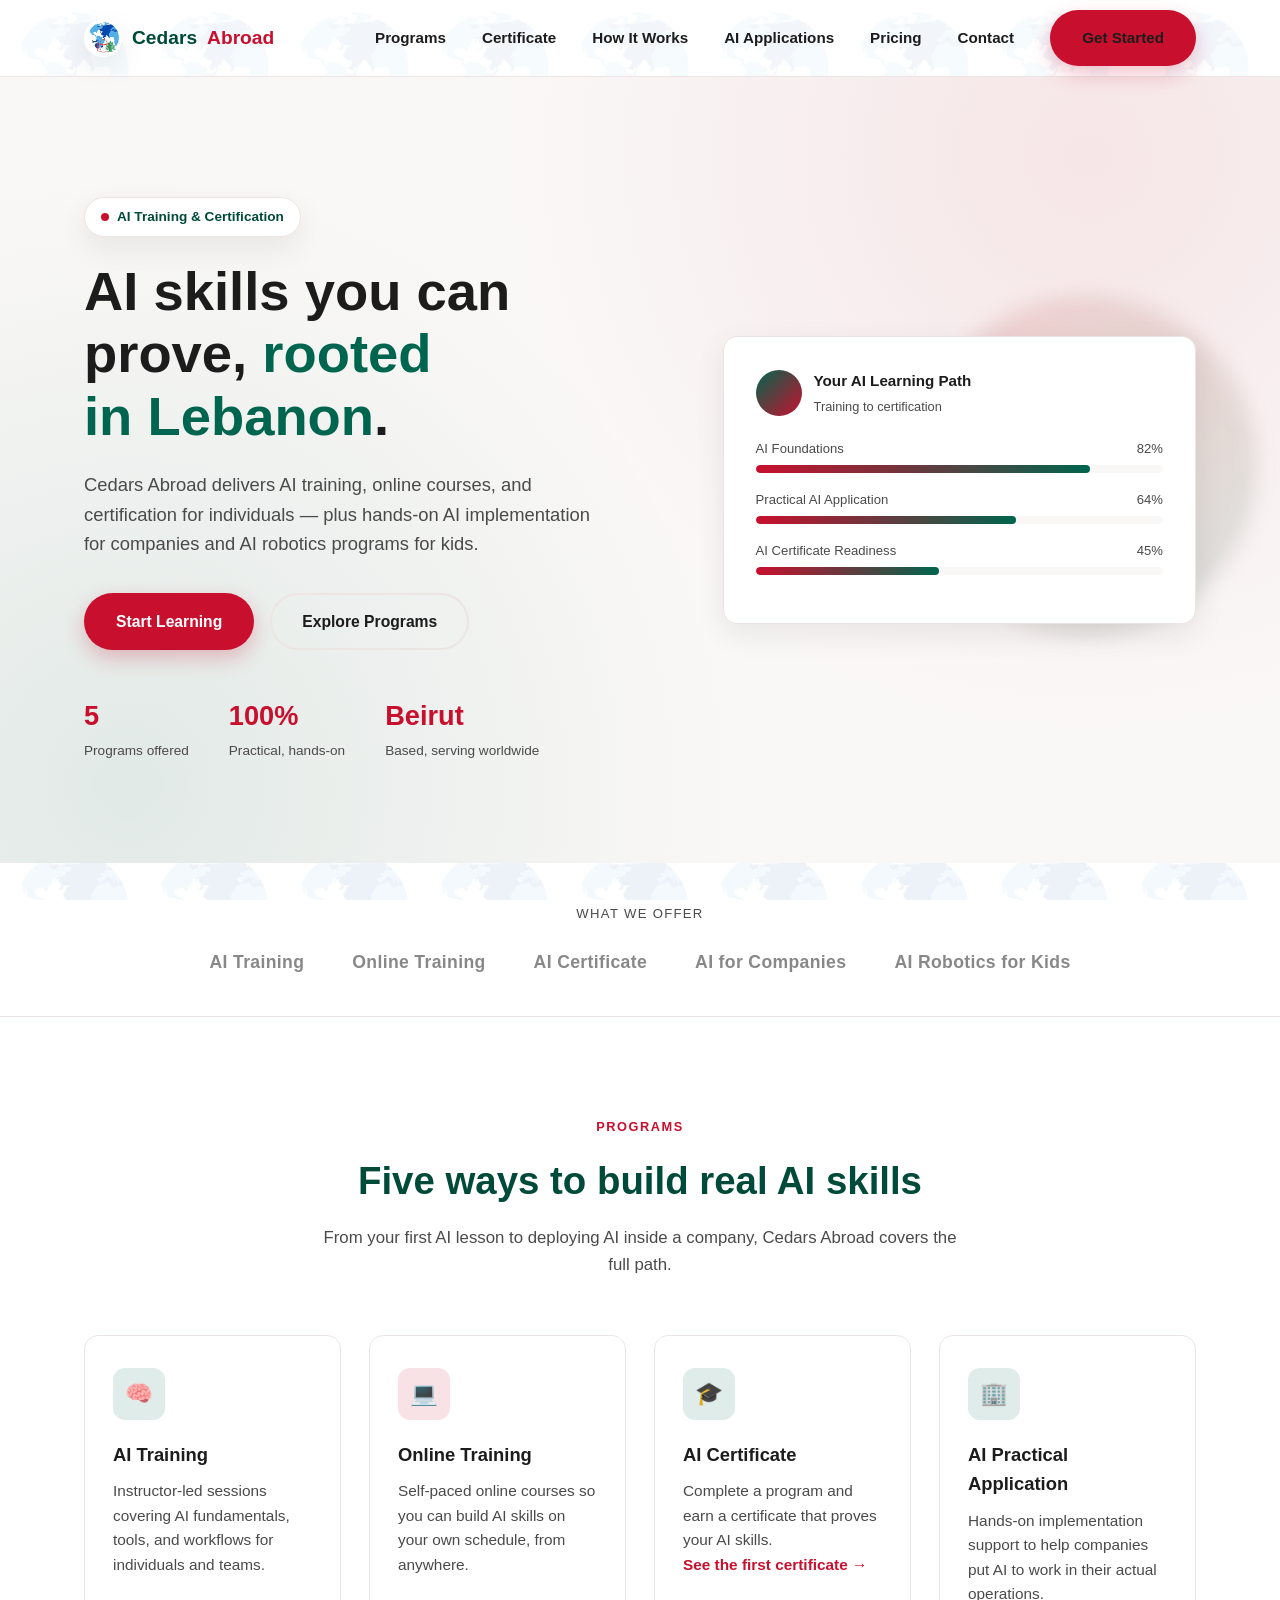
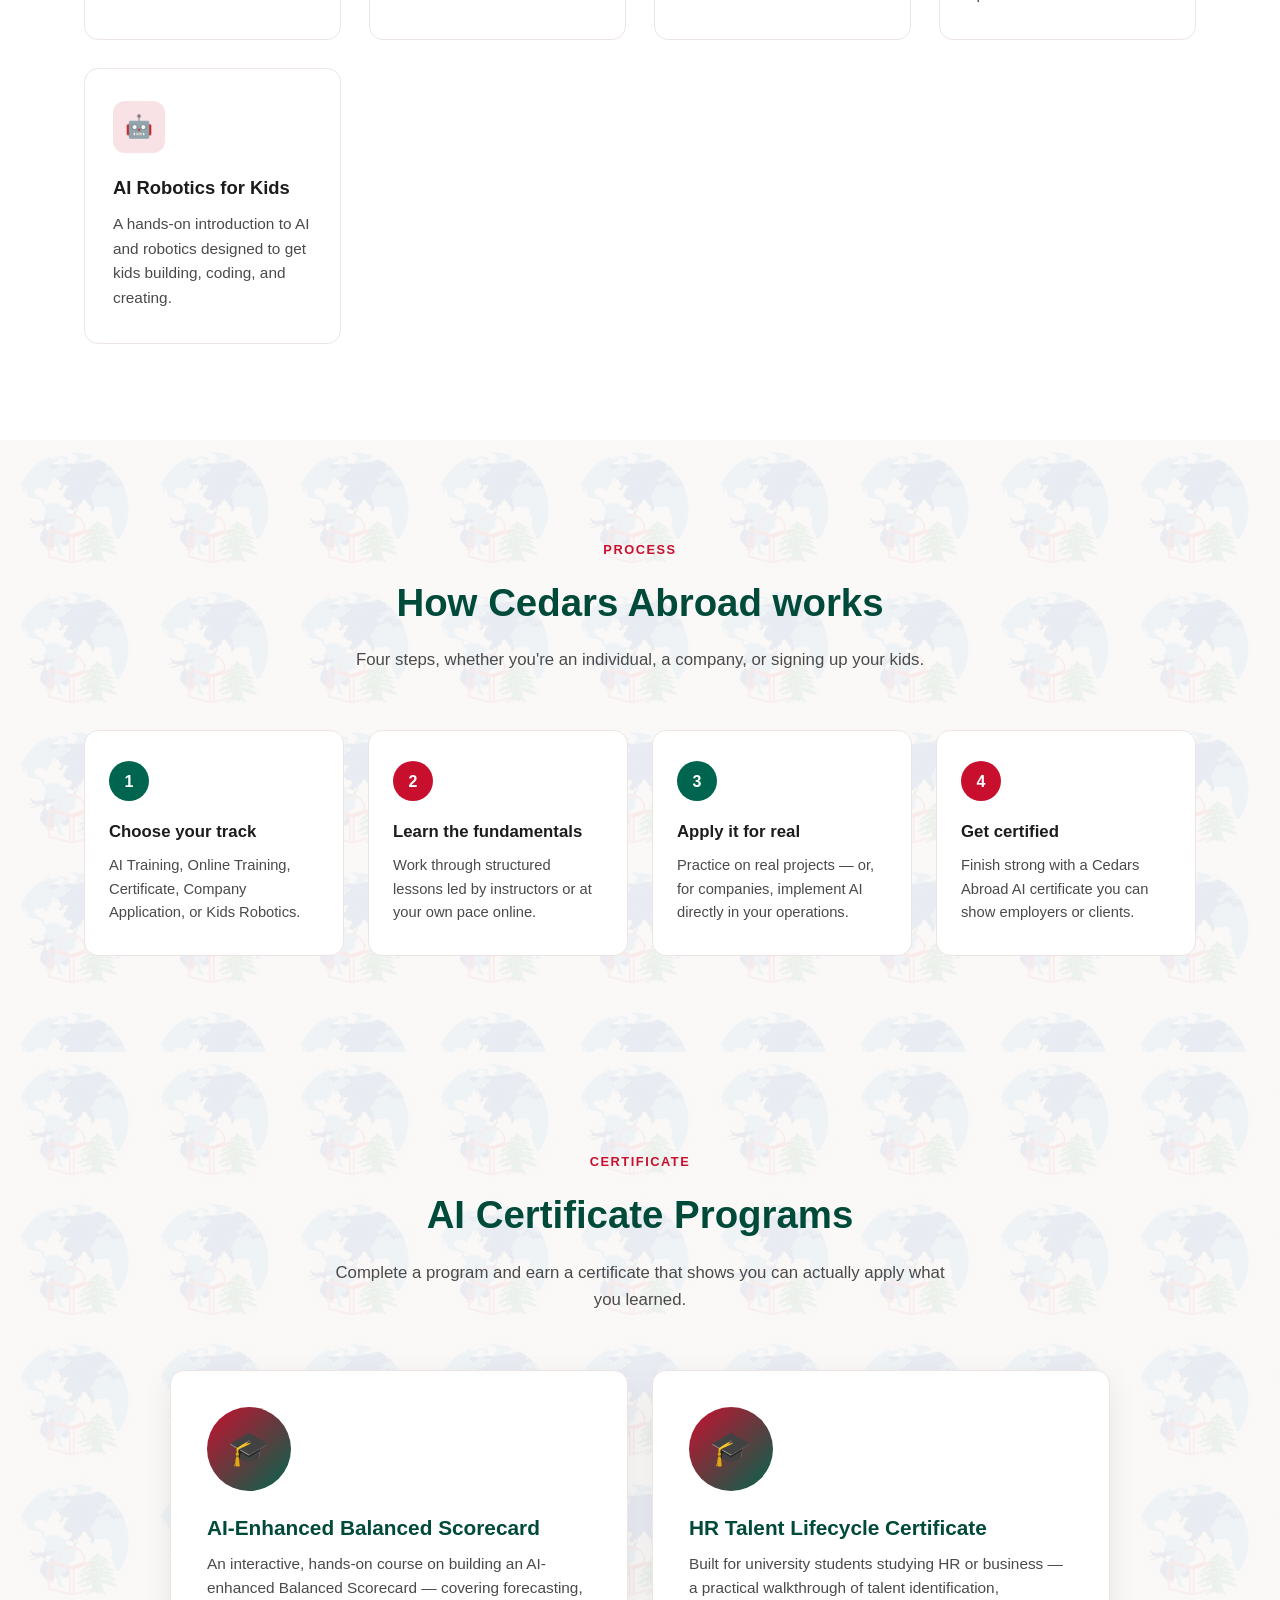
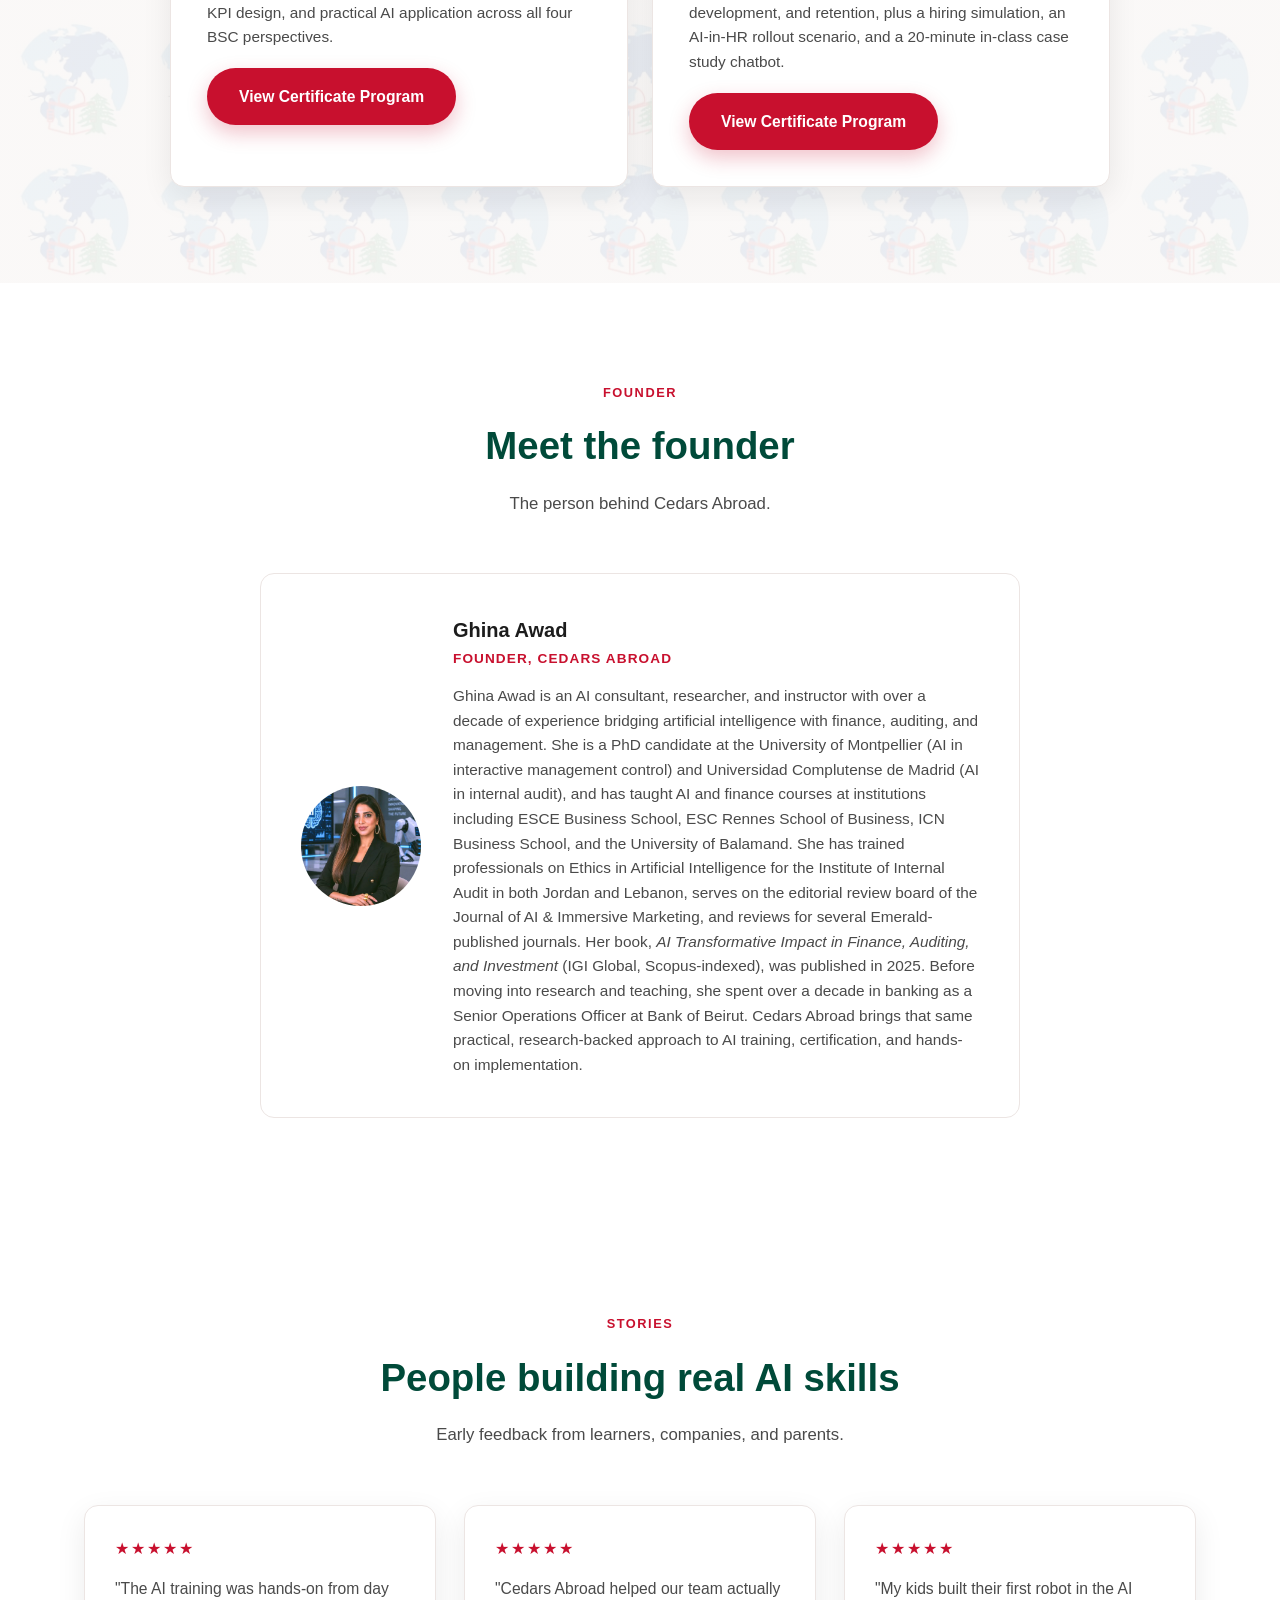
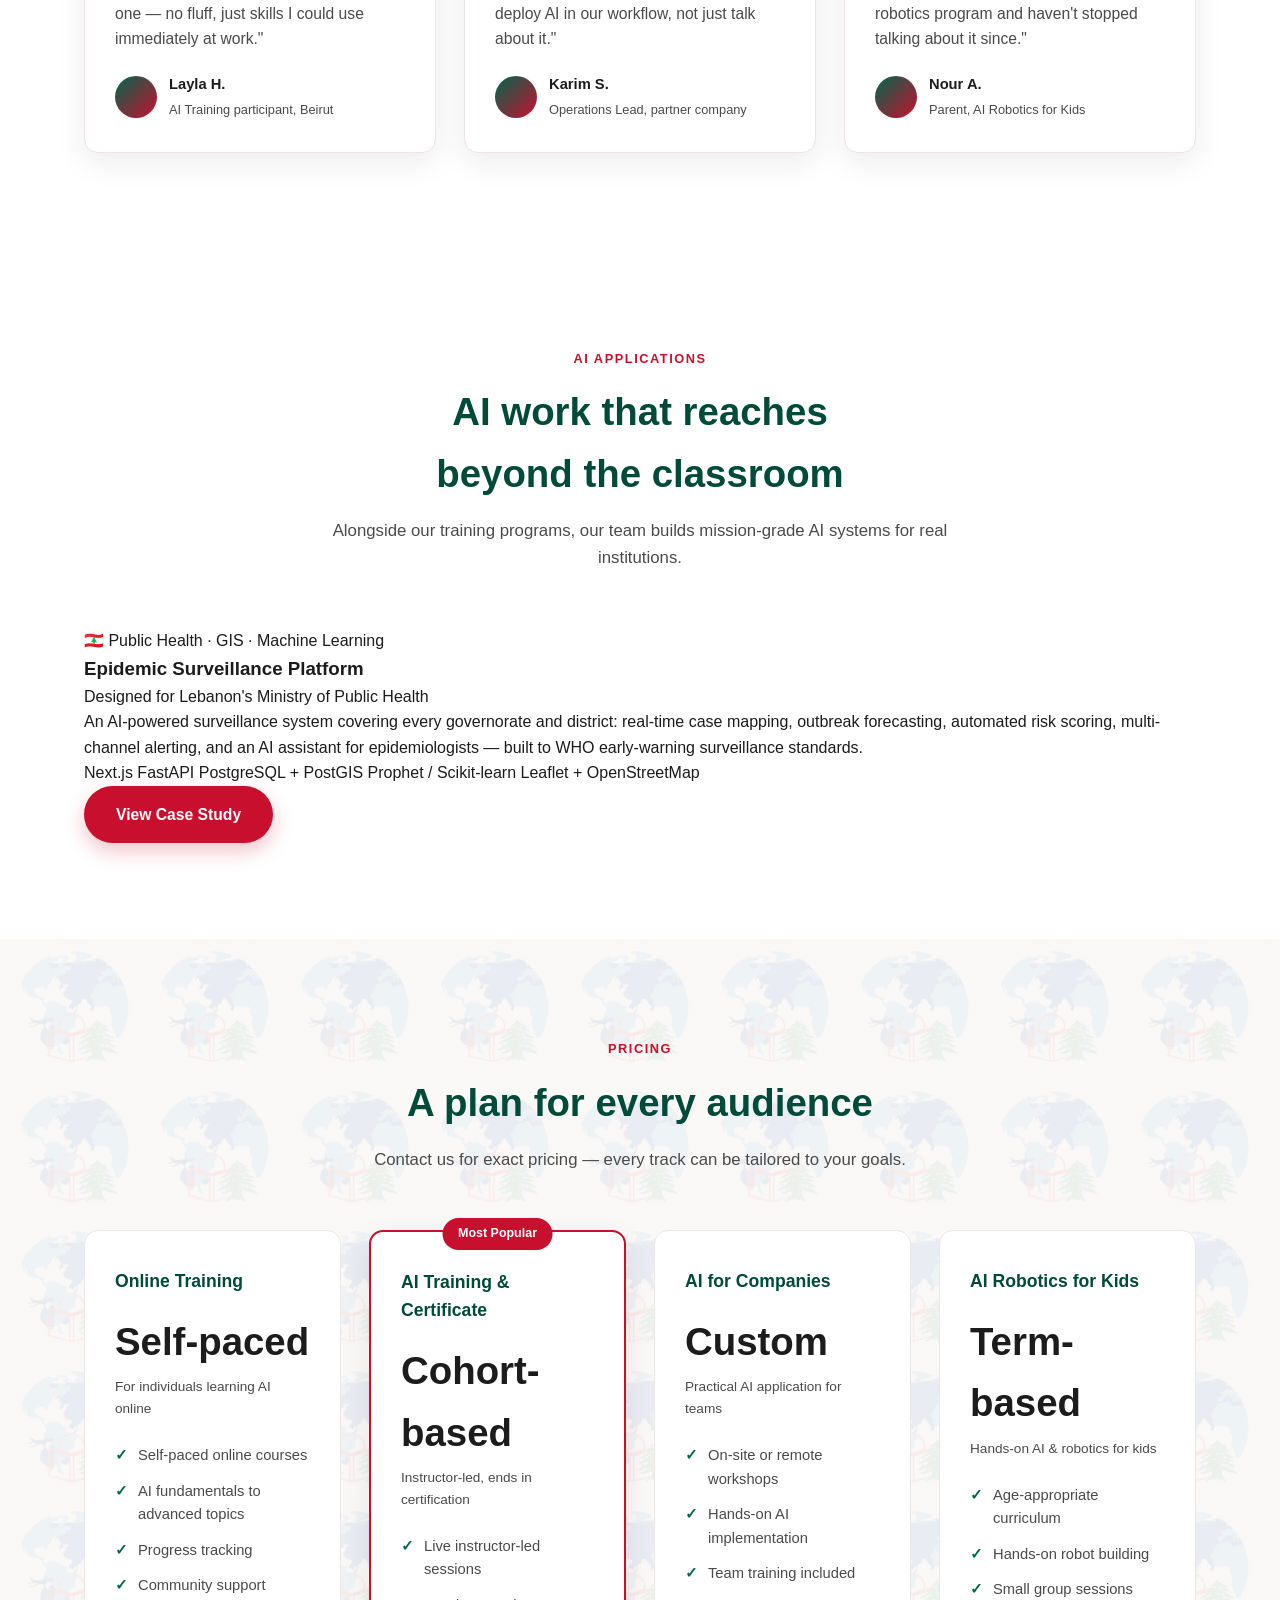
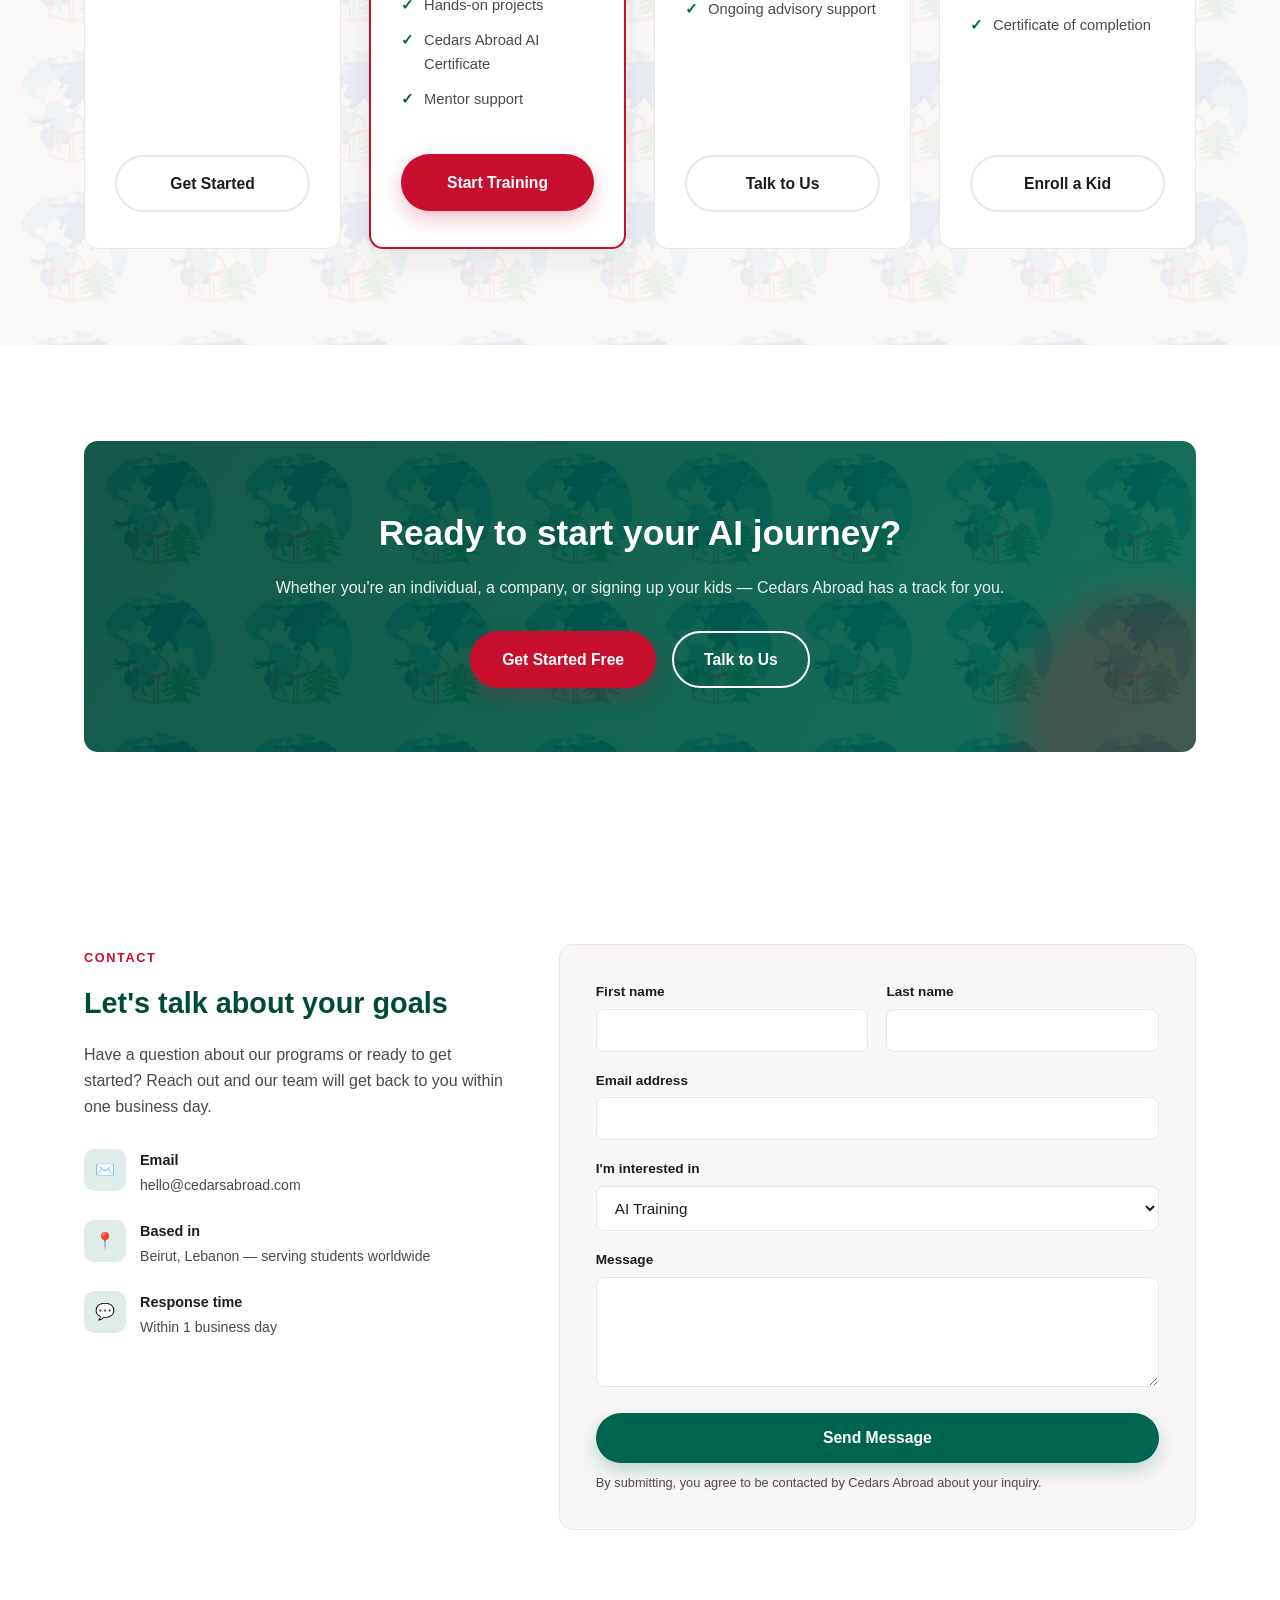
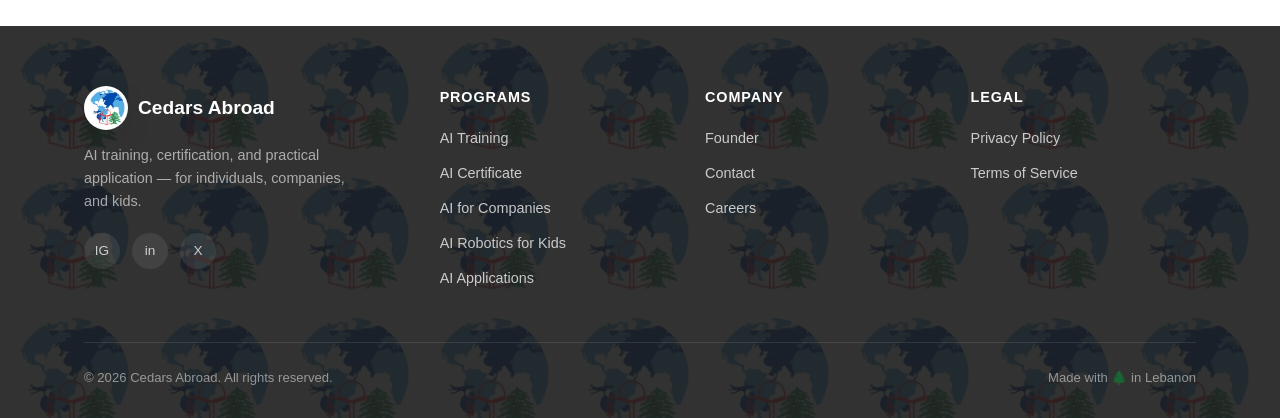
==== commit 93675c40: "Add HR case study chatbot A ~20-minute in-chat case study (Meridian Health Analytics turnover case) " ====
--- a/index.html
+++ b/index.html
@@ -171,7 +171,7 @@
         <div class="certificate-badge">🎓</div>
         <div class="certificate-body">
           <h3>HR Talent Lifecycle Certificate</h3>
-          <p>Built for university students studying HR or business — a practical walkthrough of talent identification, development, and retention, plus two playable simulations: a hiring scenario and an AI-in-HR rollout with branching consequences.</p>
+          <p>Built for university students studying HR or business — a practical walkthrough of talent identification, development, and retention, plus a hiring simulation, an AI-in-HR rollout scenario, and a 20-minute in-class case study chatbot.</p>
           <a href="/hr-certificate/" target="_blank" rel="noopener" class="btn btn-primary">View Certificate Program</a>
         </div>
       </div>
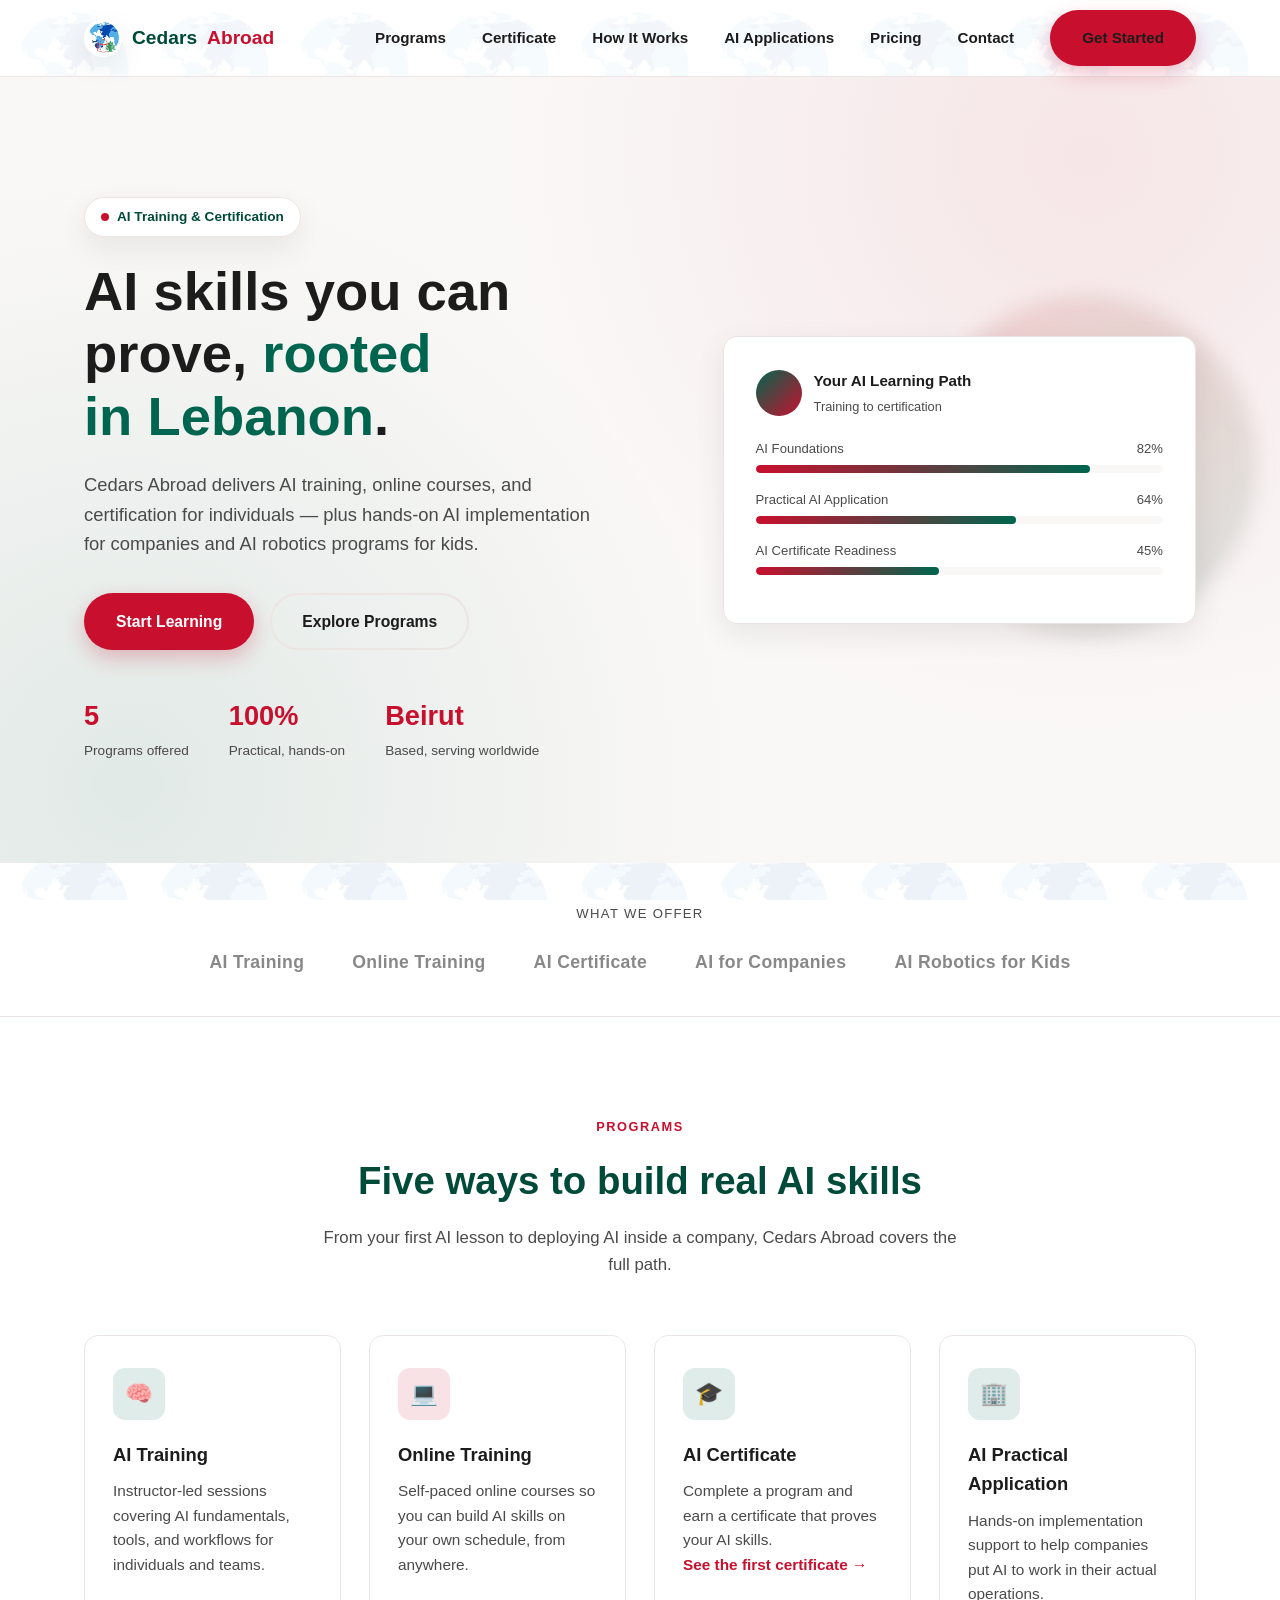
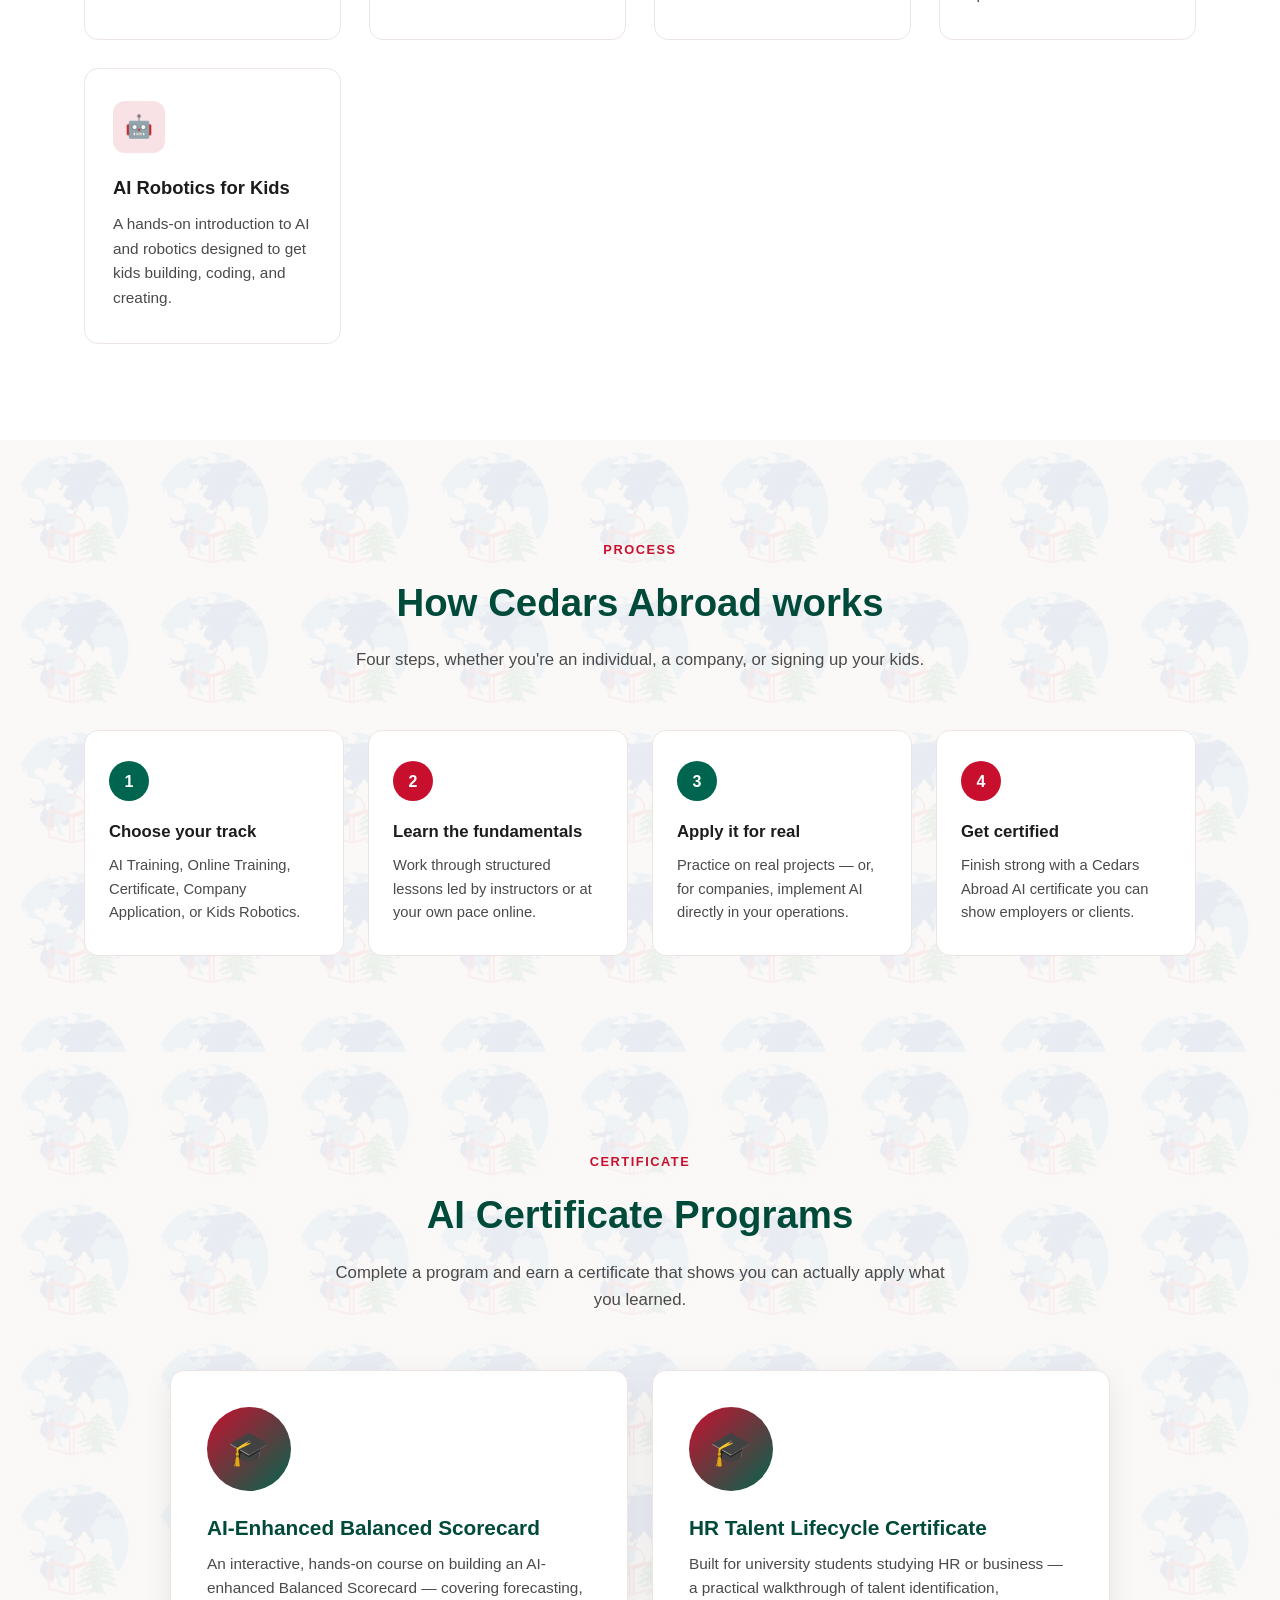
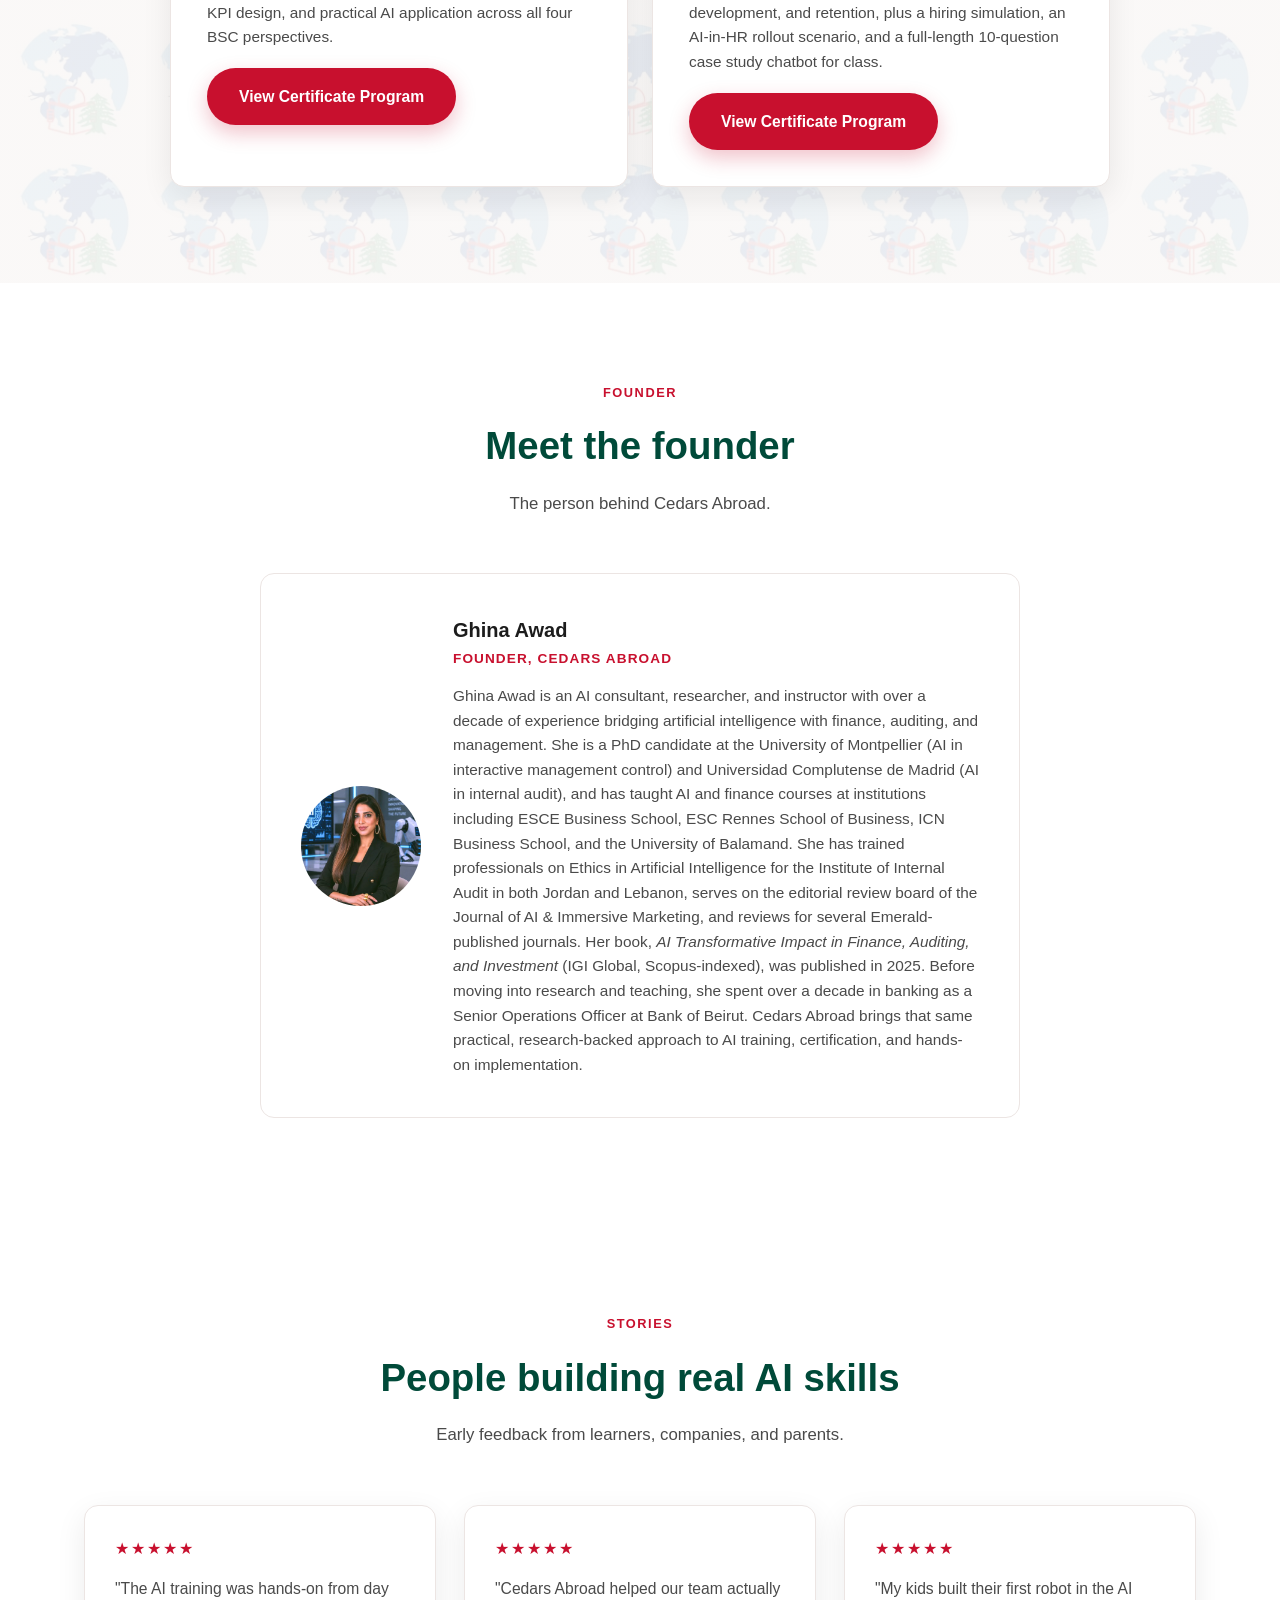
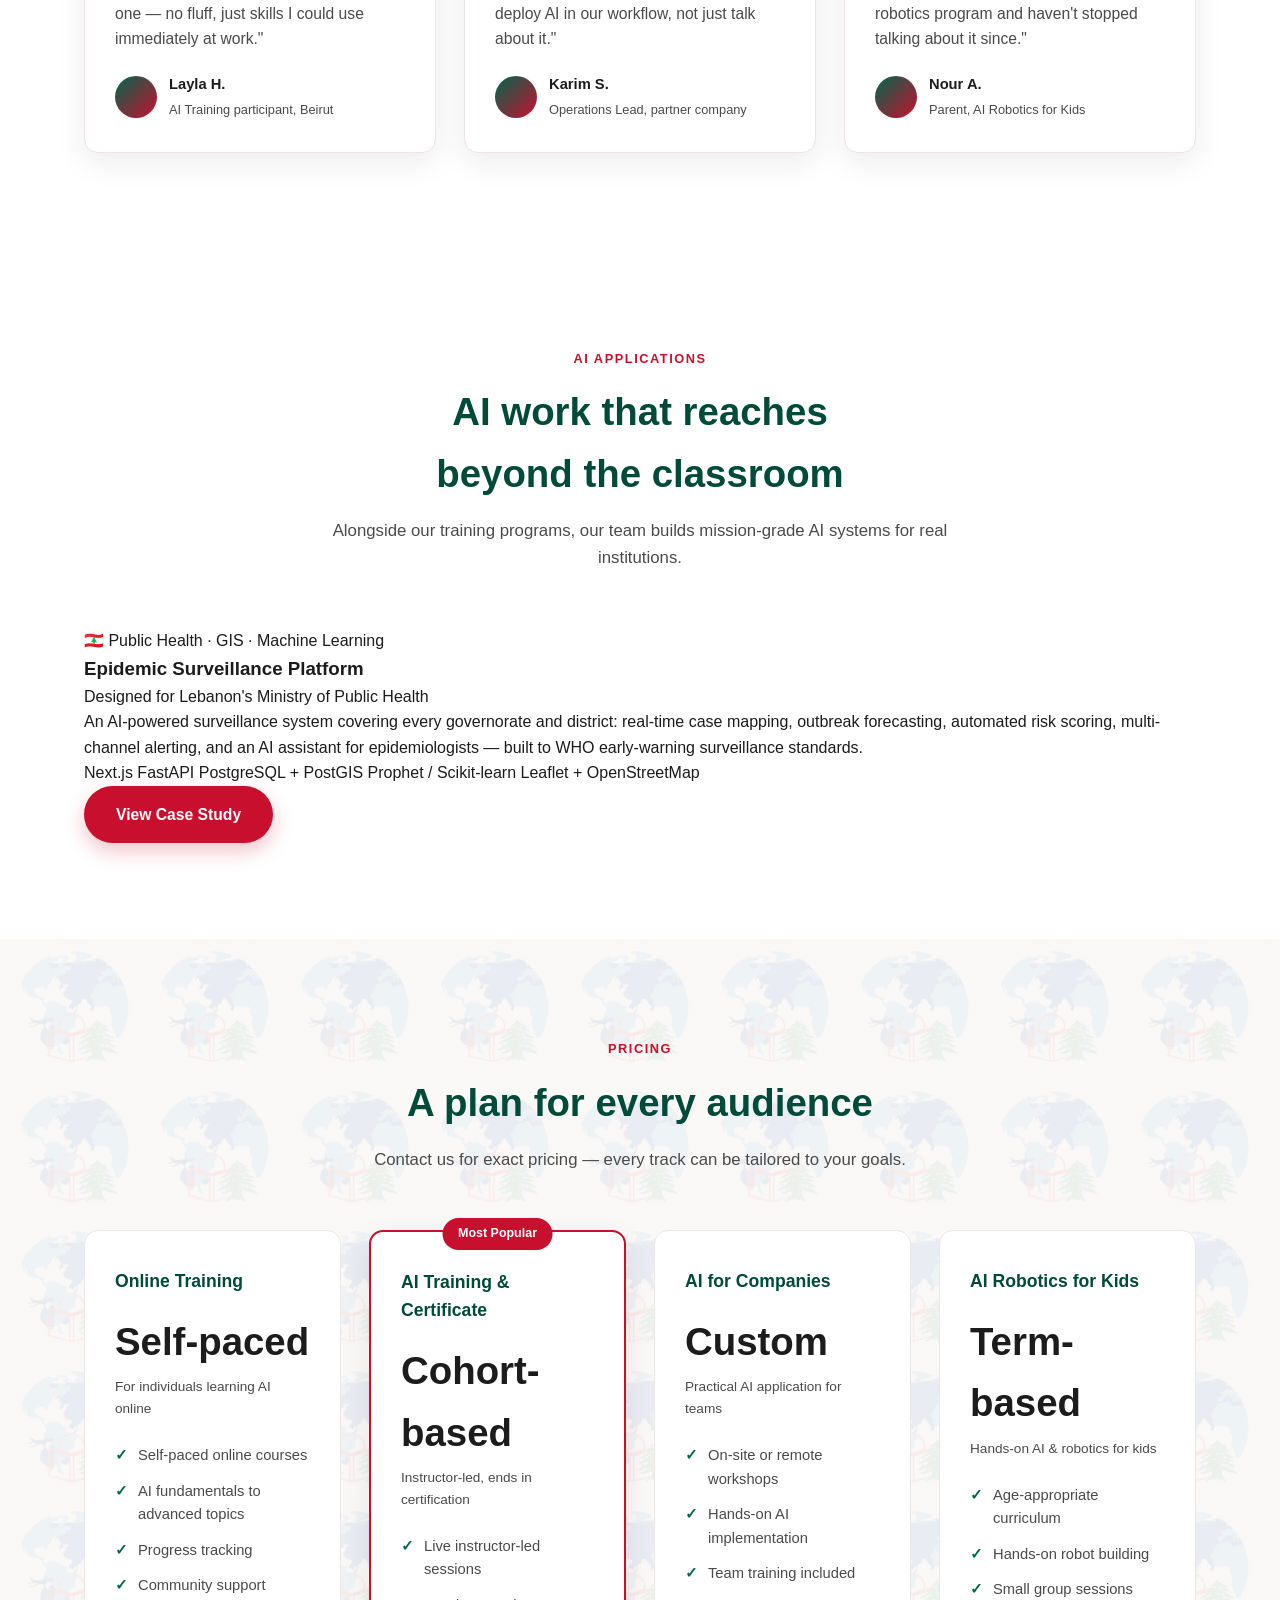
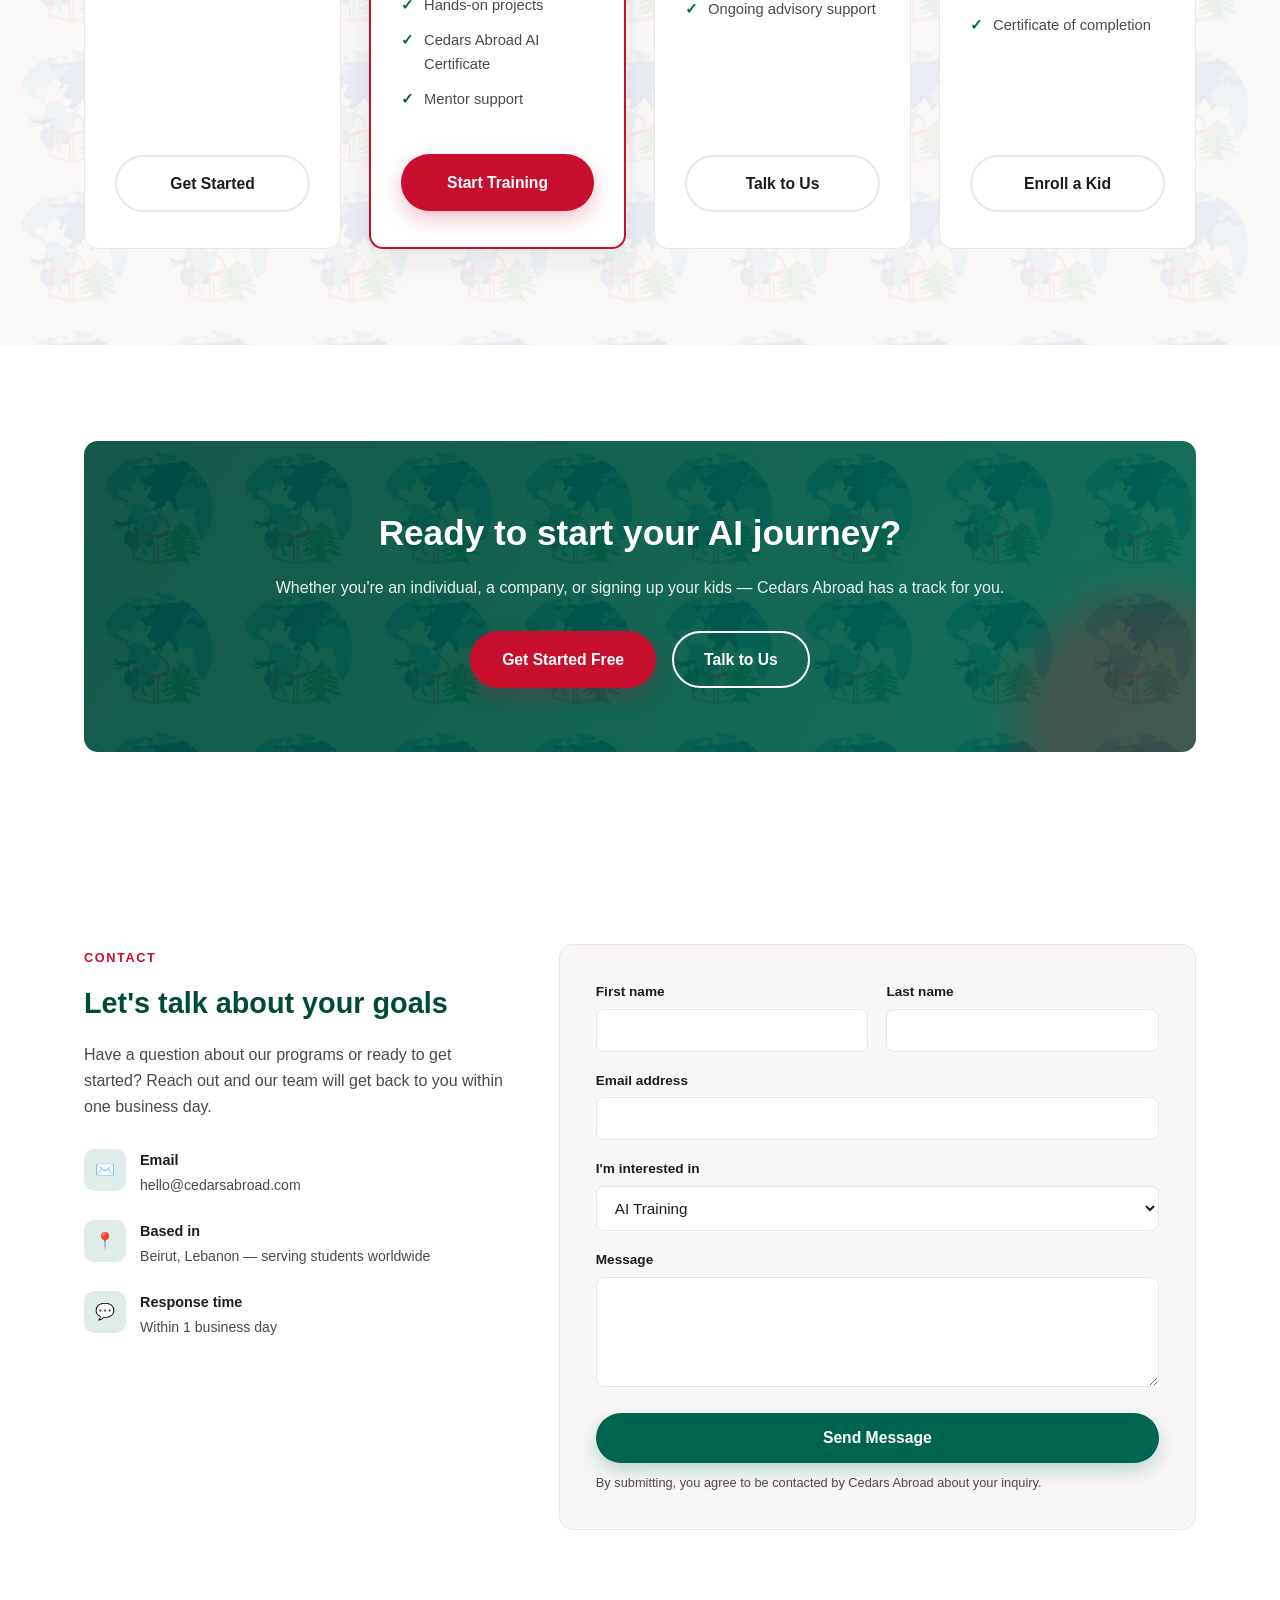
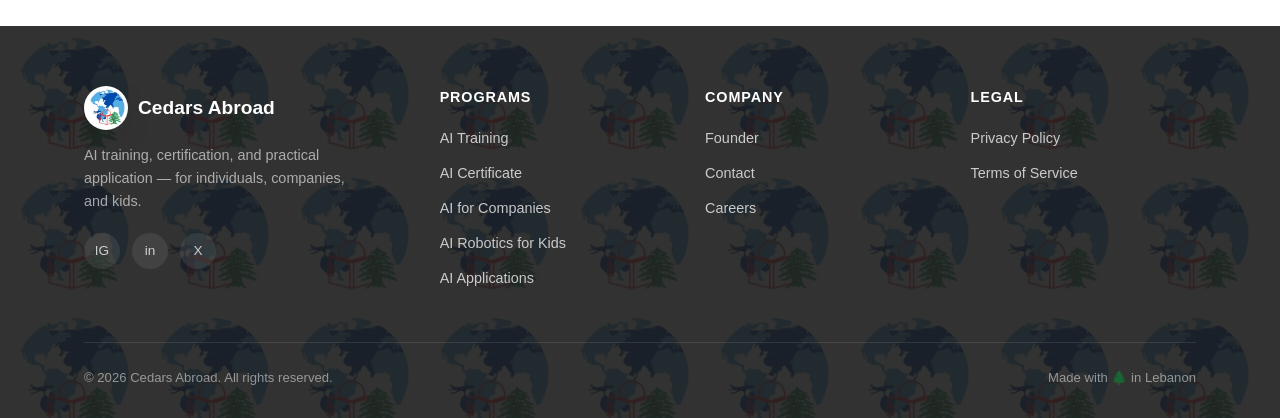
==== commit a2405d71: "Expand HR case study chatbot to 5 MCQ + 5 open questions Grow the Meridian Health Analytics case fro" ====
--- a/index.html
+++ b/index.html
@@ -171,7 +171,7 @@
         <div class="certificate-badge">🎓</div>
         <div class="certificate-body">
           <h3>HR Talent Lifecycle Certificate</h3>
-          <p>Built for university students studying HR or business — a practical walkthrough of talent identification, development, and retention, plus a hiring simulation, an AI-in-HR rollout scenario, and a 20-minute in-class case study chatbot.</p>
+          <p>Built for university students studying HR or business — a practical walkthrough of talent identification, development, and retention, plus a hiring simulation, an AI-in-HR rollout scenario, and a full-length 10-question case study chatbot for class.</p>
           <a href="/hr-certificate/" target="_blank" rel="noopener" class="btn btn-primary">View Certificate Program</a>
         </div>
       </div>
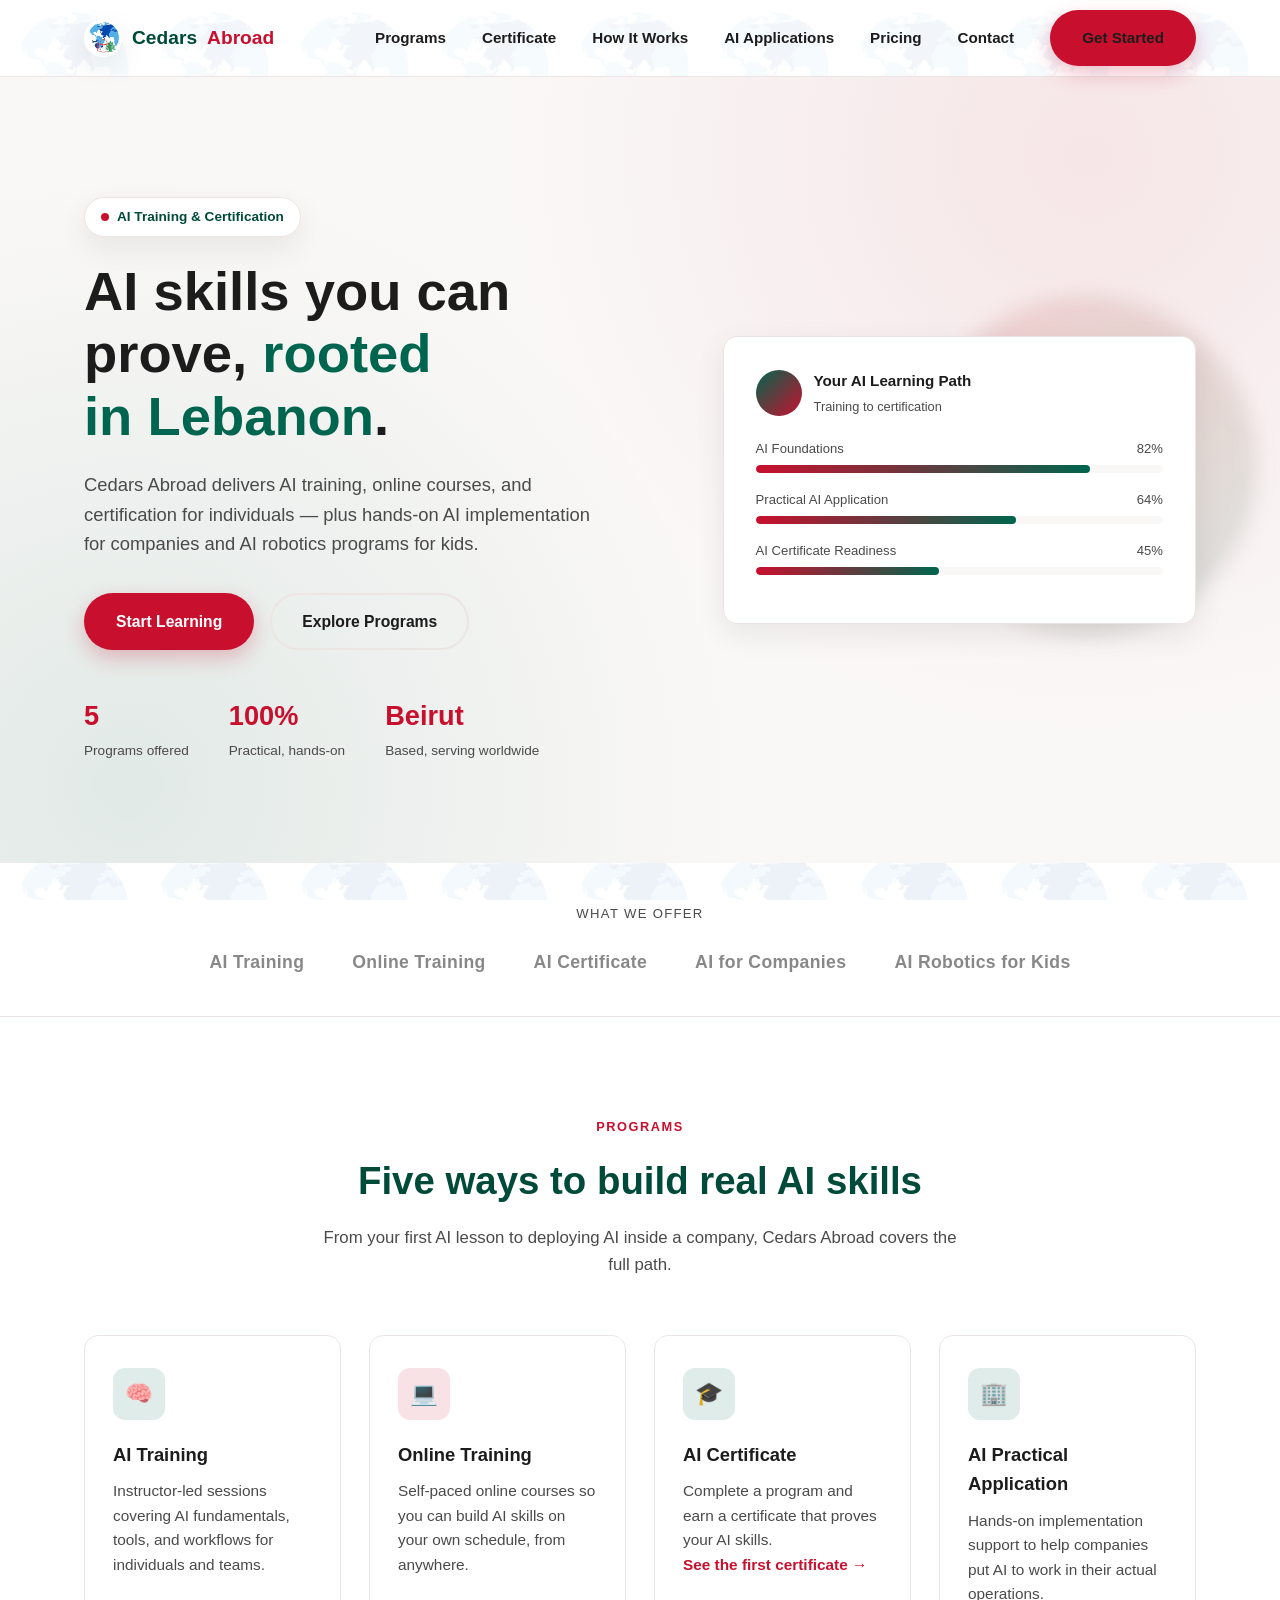
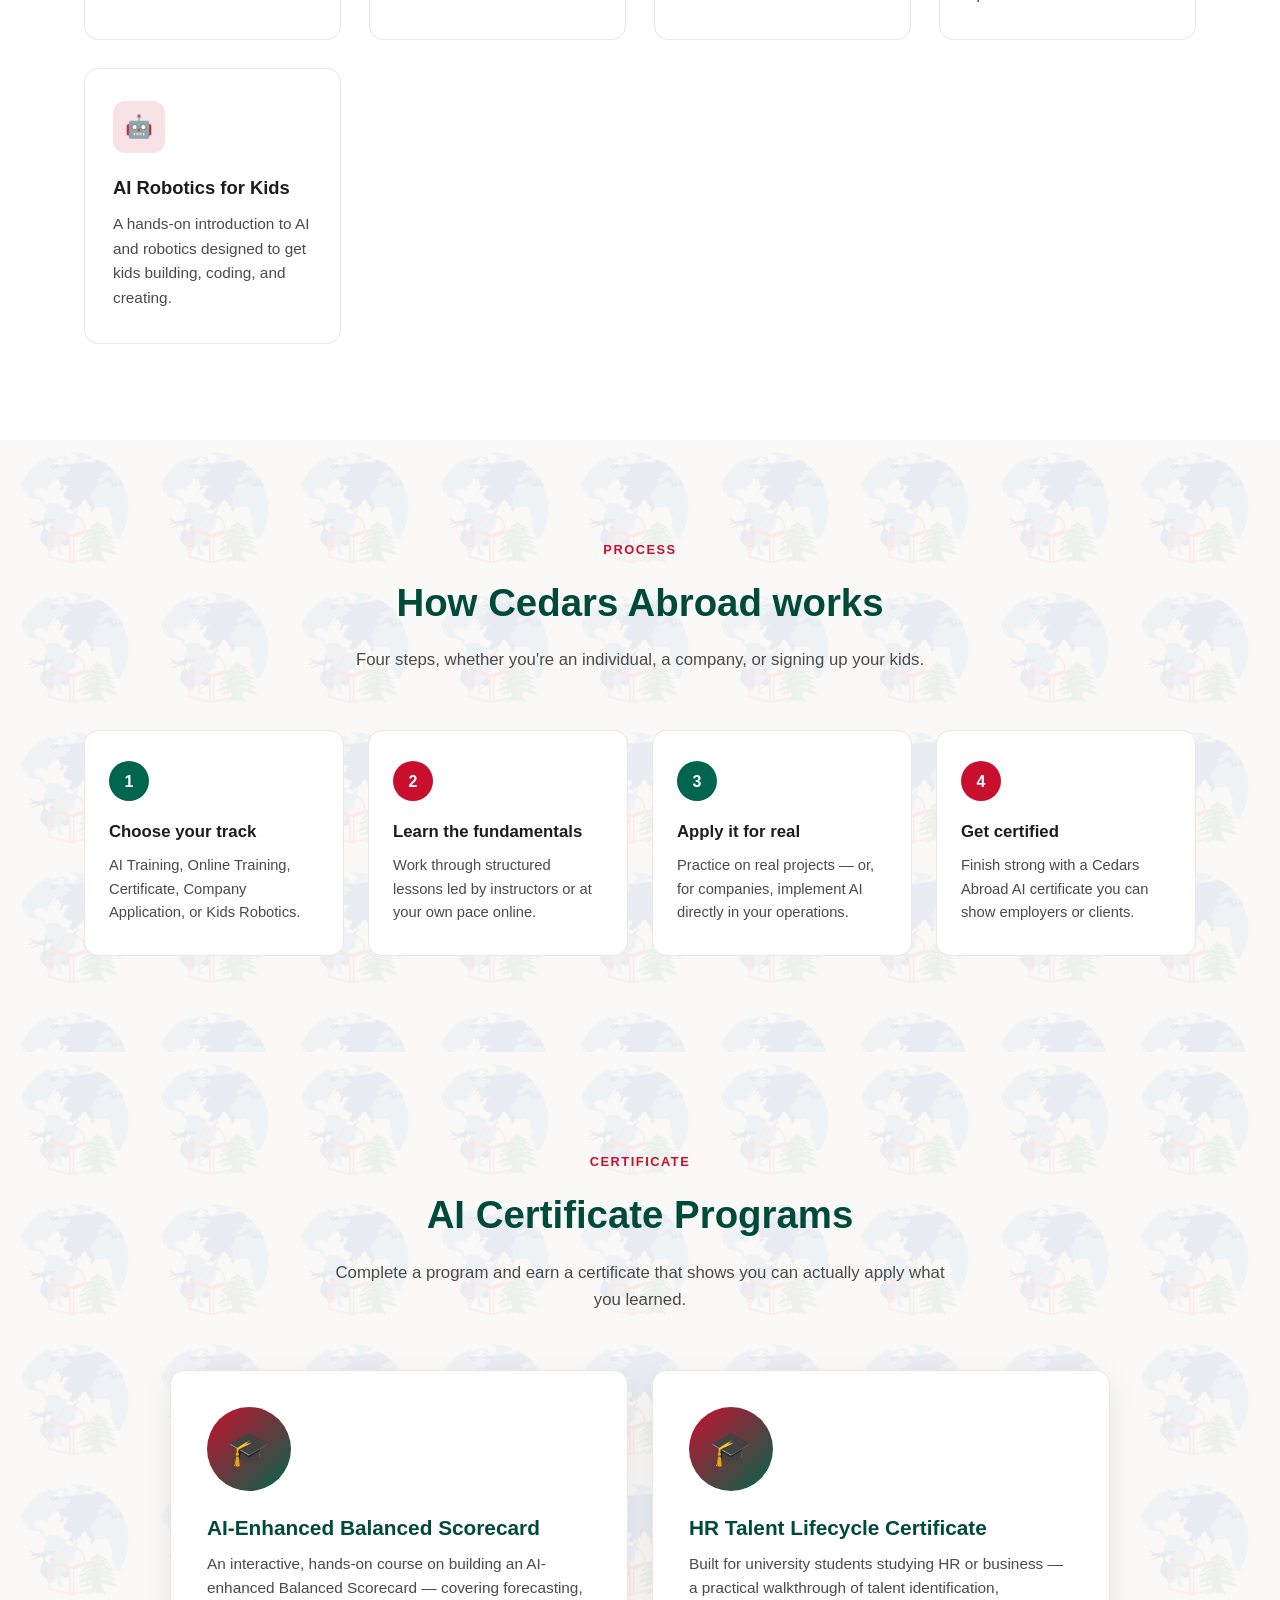
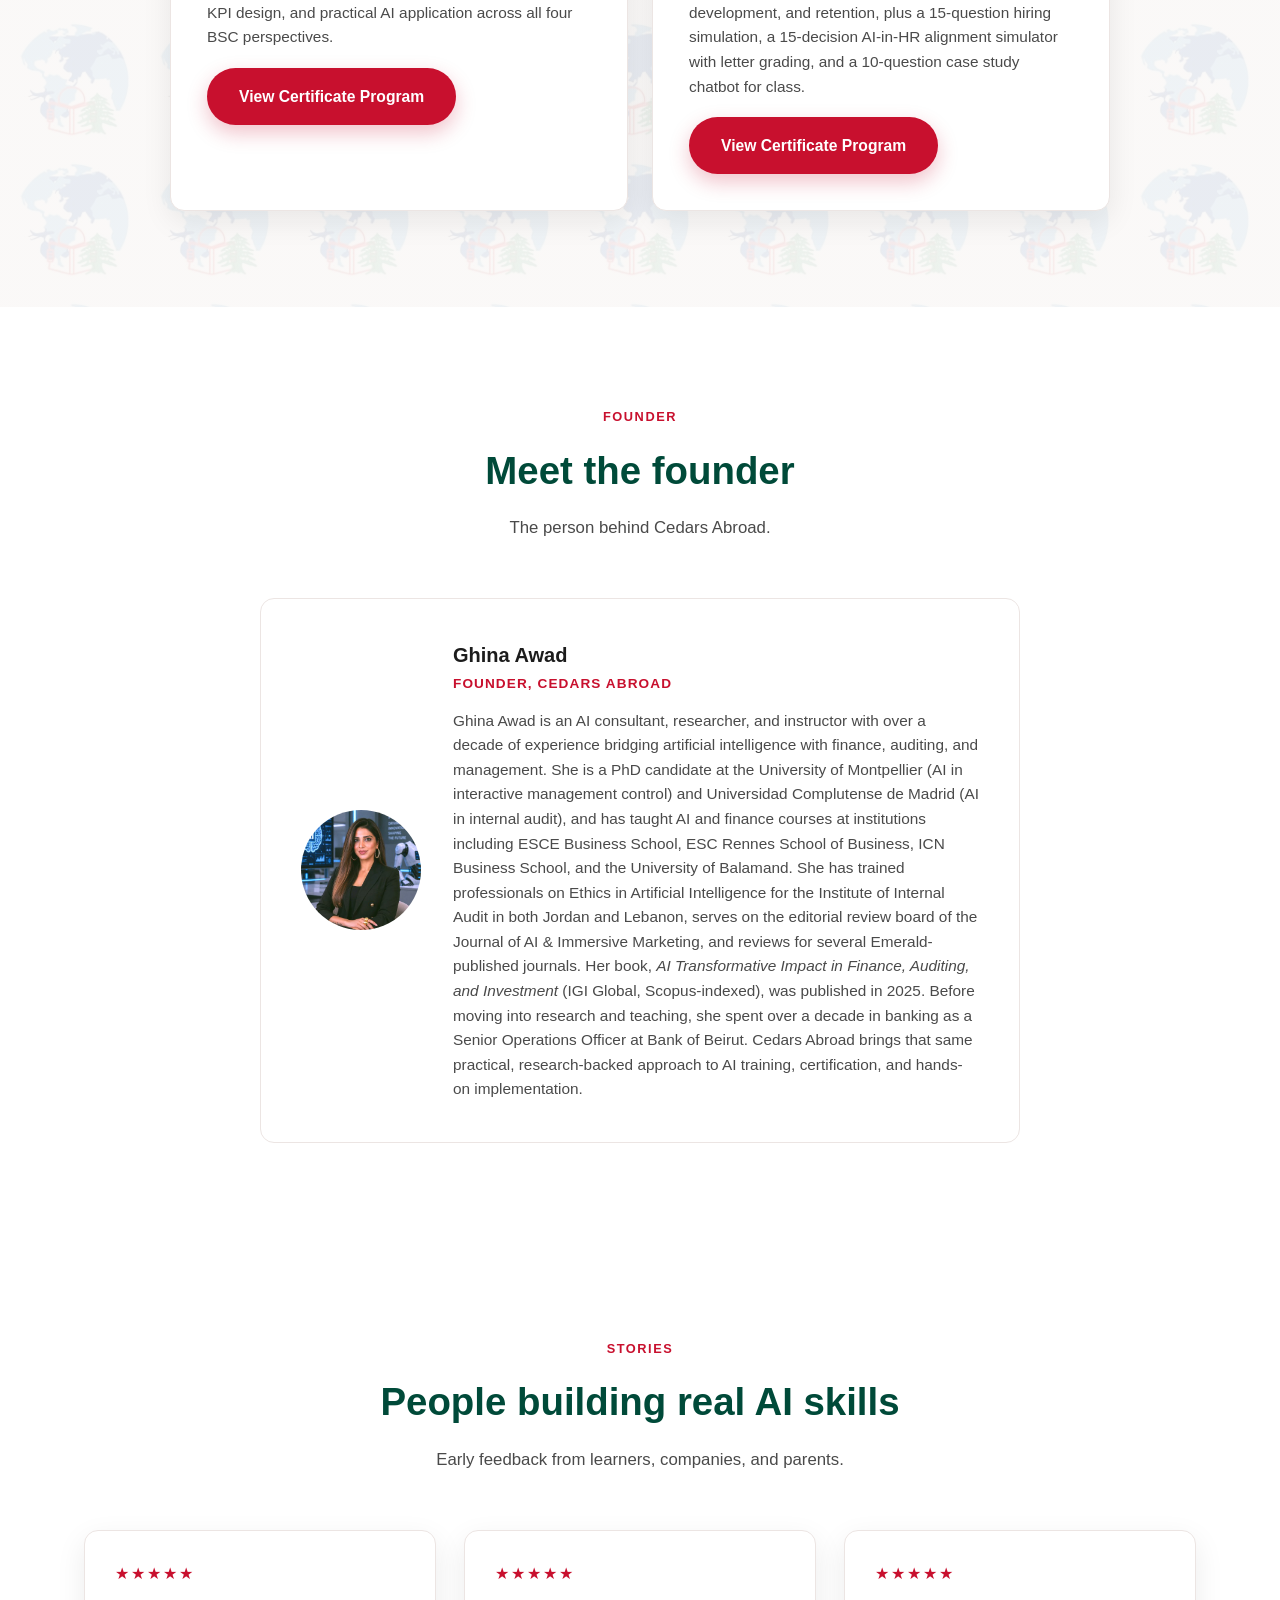
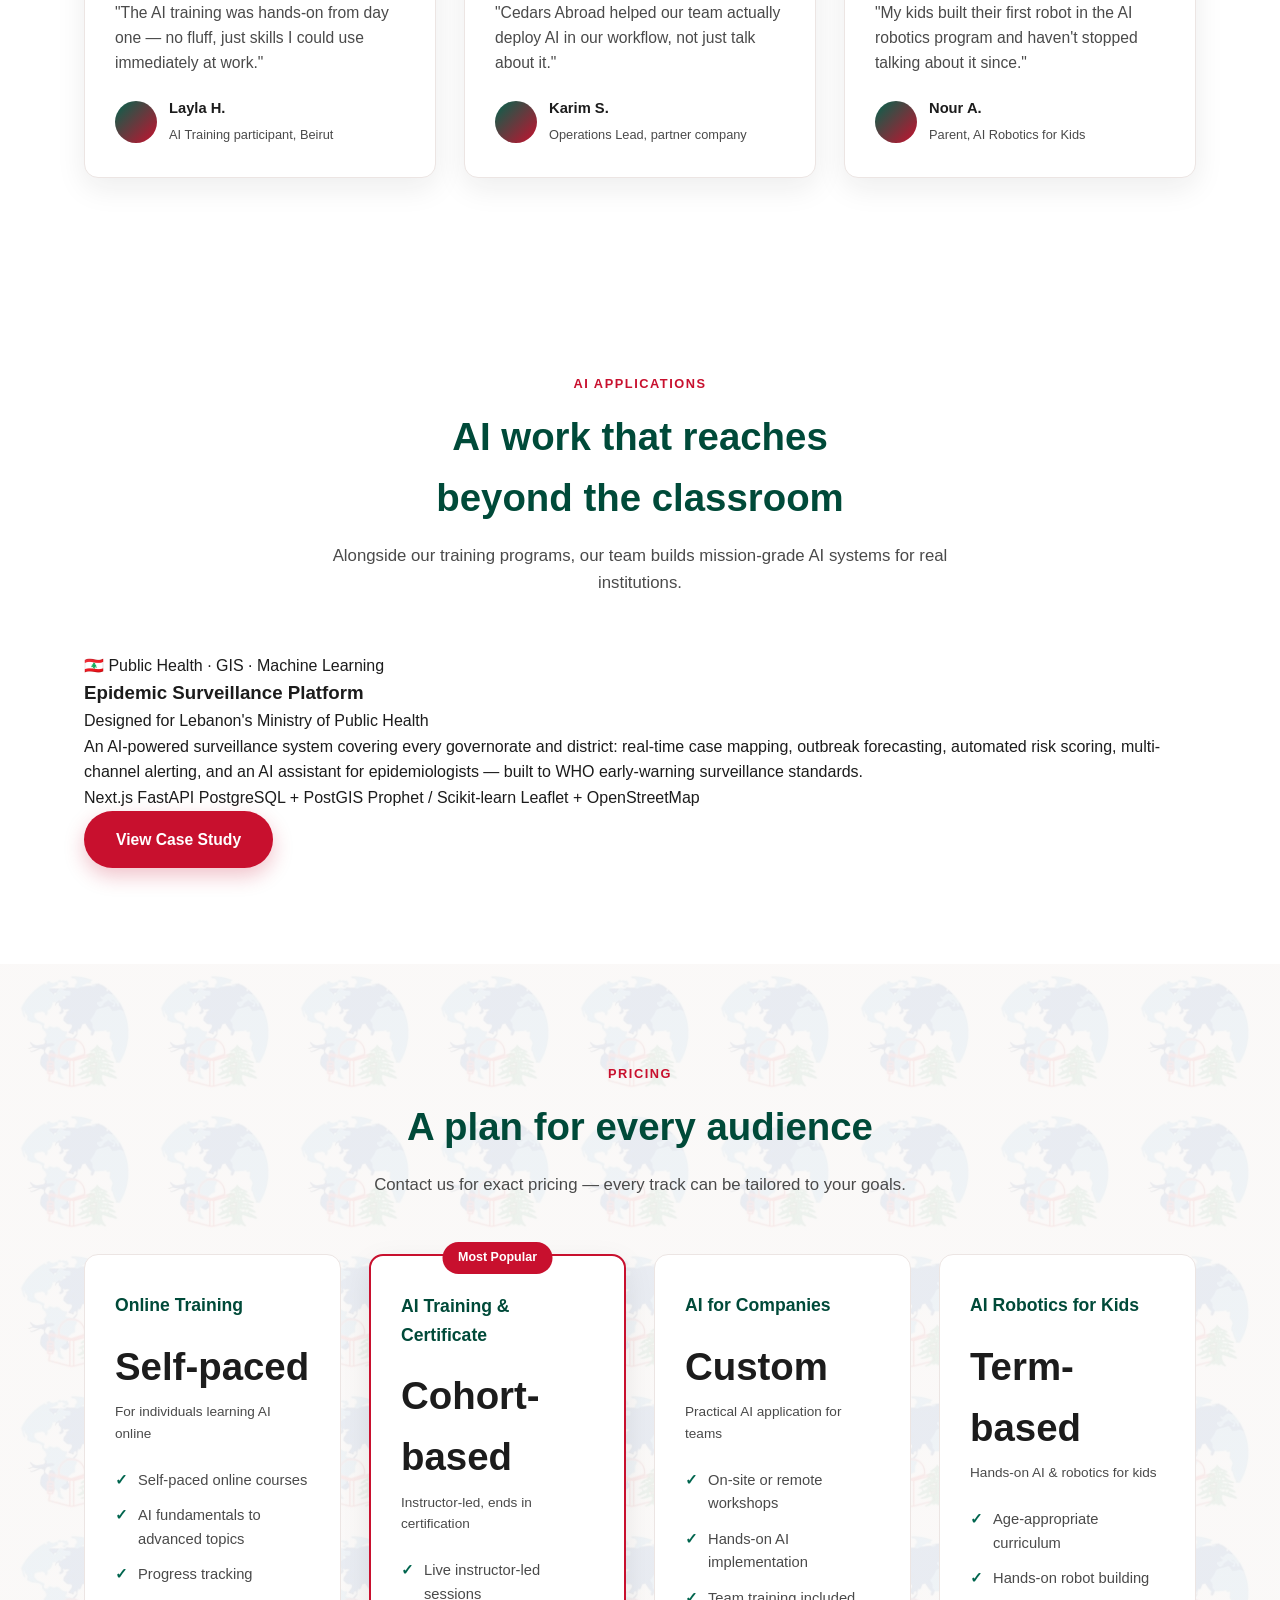
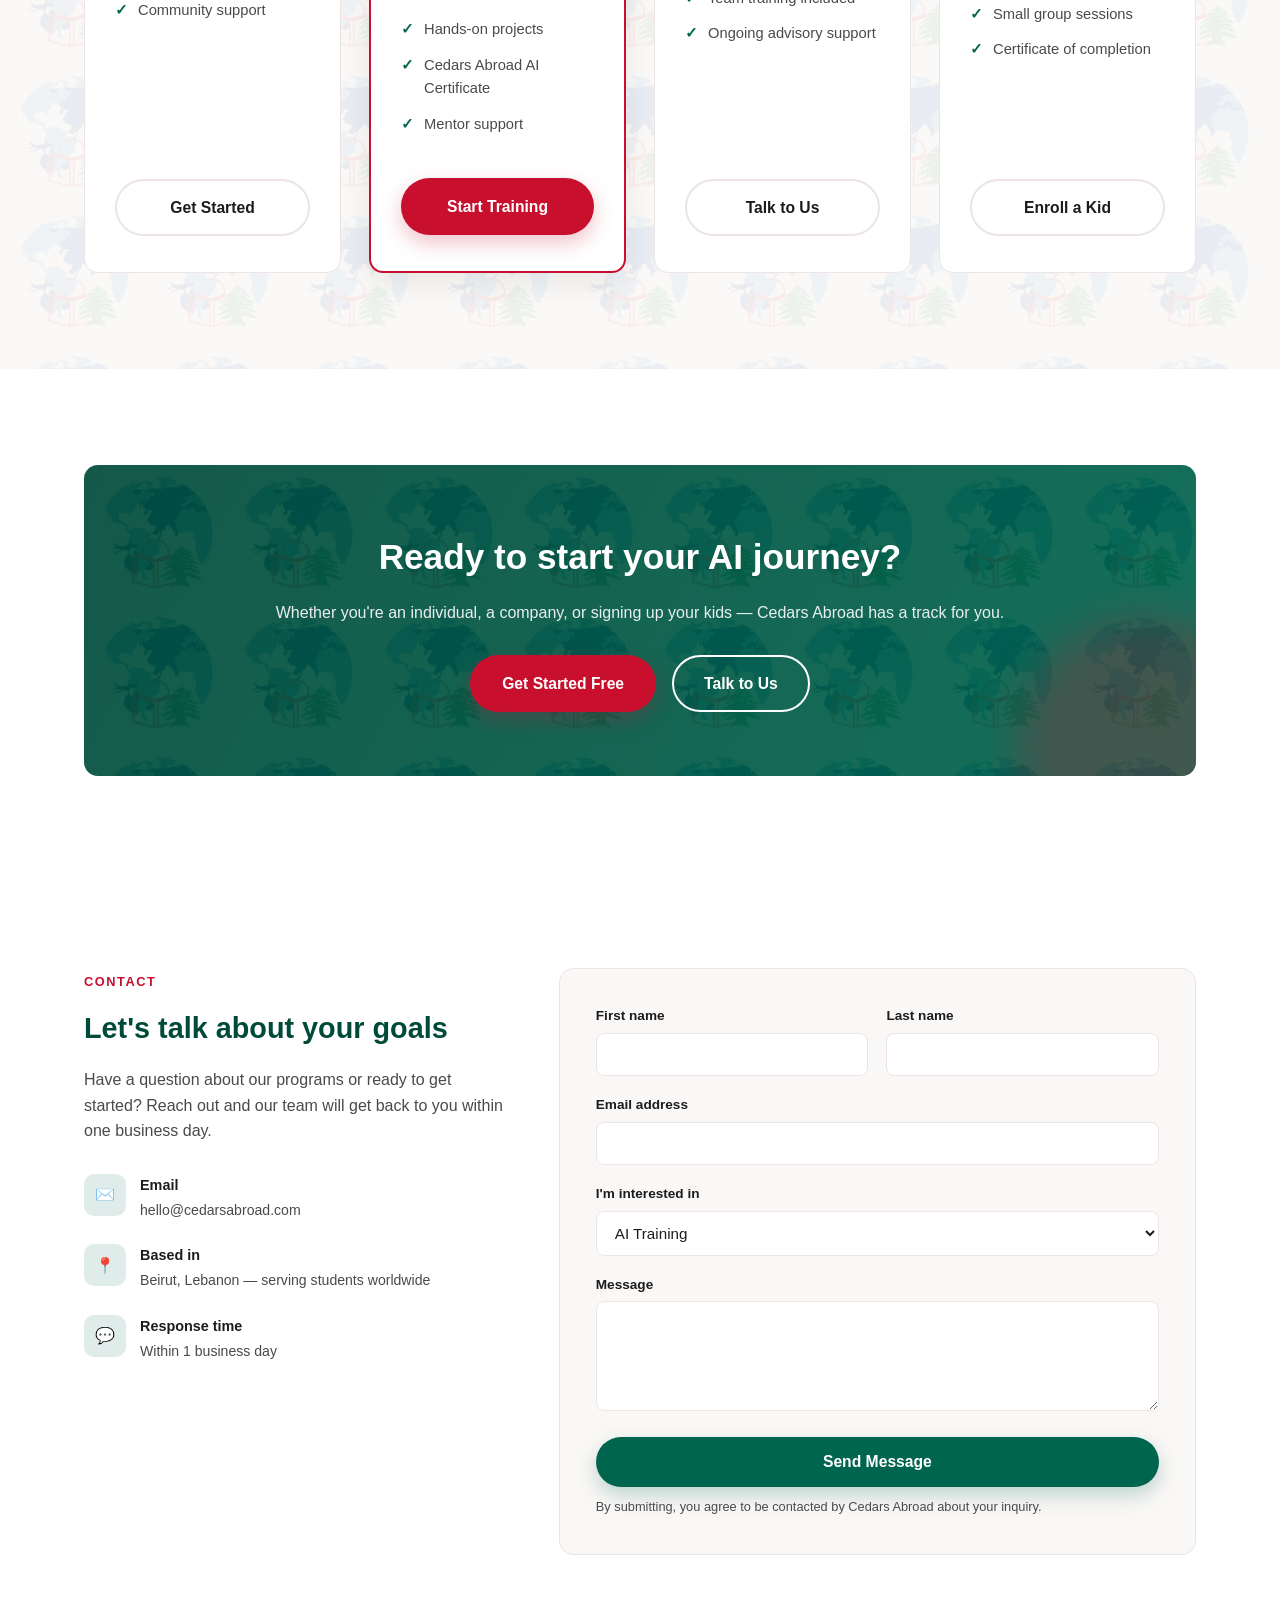
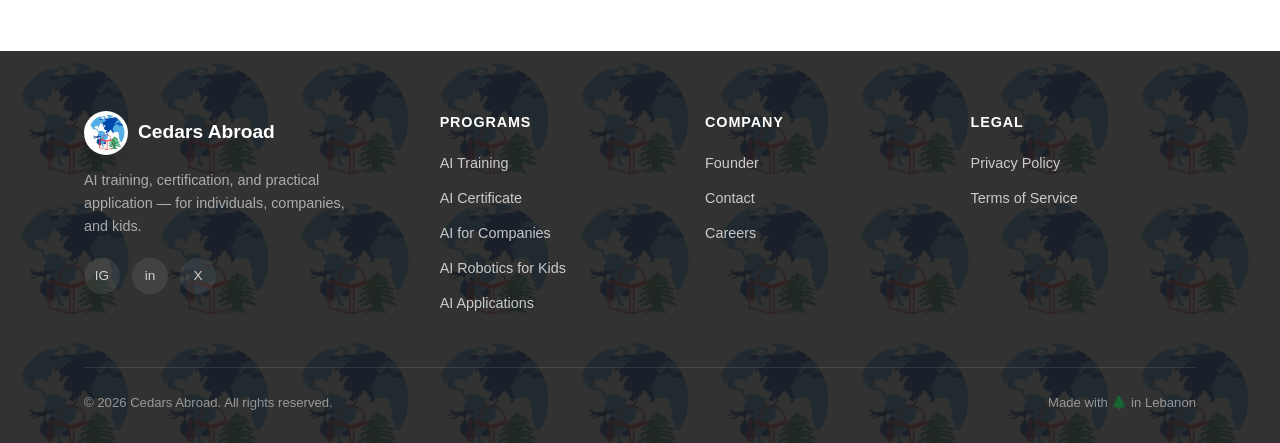
==== commit f3b1d3d6: "Expand Hiring Simulation and AI-HR Alignment Simulator to 15 questions Hiring Simulation: grow from " ====
--- a/index.html
+++ b/index.html
@@ -171,7 +171,7 @@
         <div class="certificate-badge">🎓</div>
         <div class="certificate-body">
           <h3>HR Talent Lifecycle Certificate</h3>
-          <p>Built for university students studying HR or business — a practical walkthrough of talent identification, development, and retention, plus a hiring simulation, an AI-in-HR rollout scenario, and a full-length 10-question case study chatbot for class.</p>
+          <p>Built for university students studying HR or business — a practical walkthrough of talent identification, development, and retention, plus a 15-question hiring simulation, a 15-decision AI-in-HR alignment simulator with letter grading, and a 10-question case study chatbot for class.</p>
           <a href="/hr-certificate/" target="_blank" rel="noopener" class="btn btn-primary">View Certificate Program</a>
         </div>
       </div>
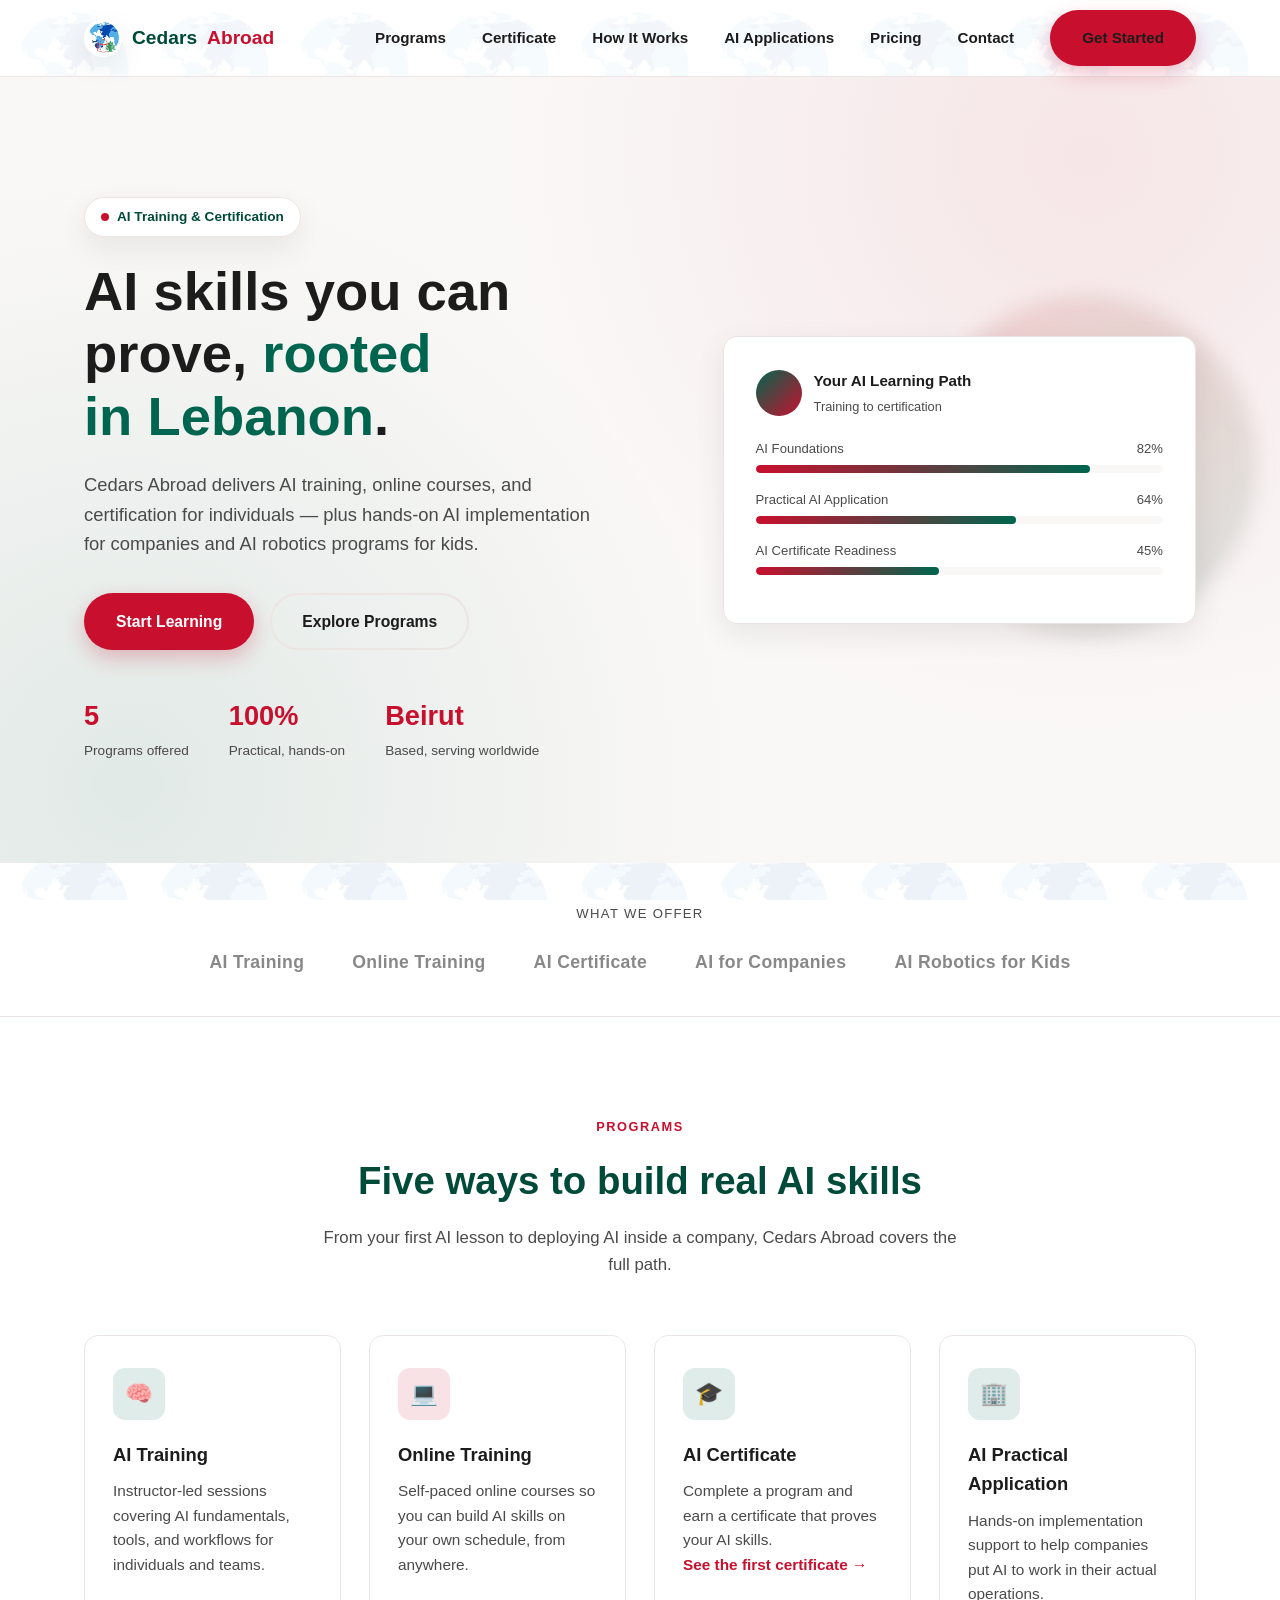
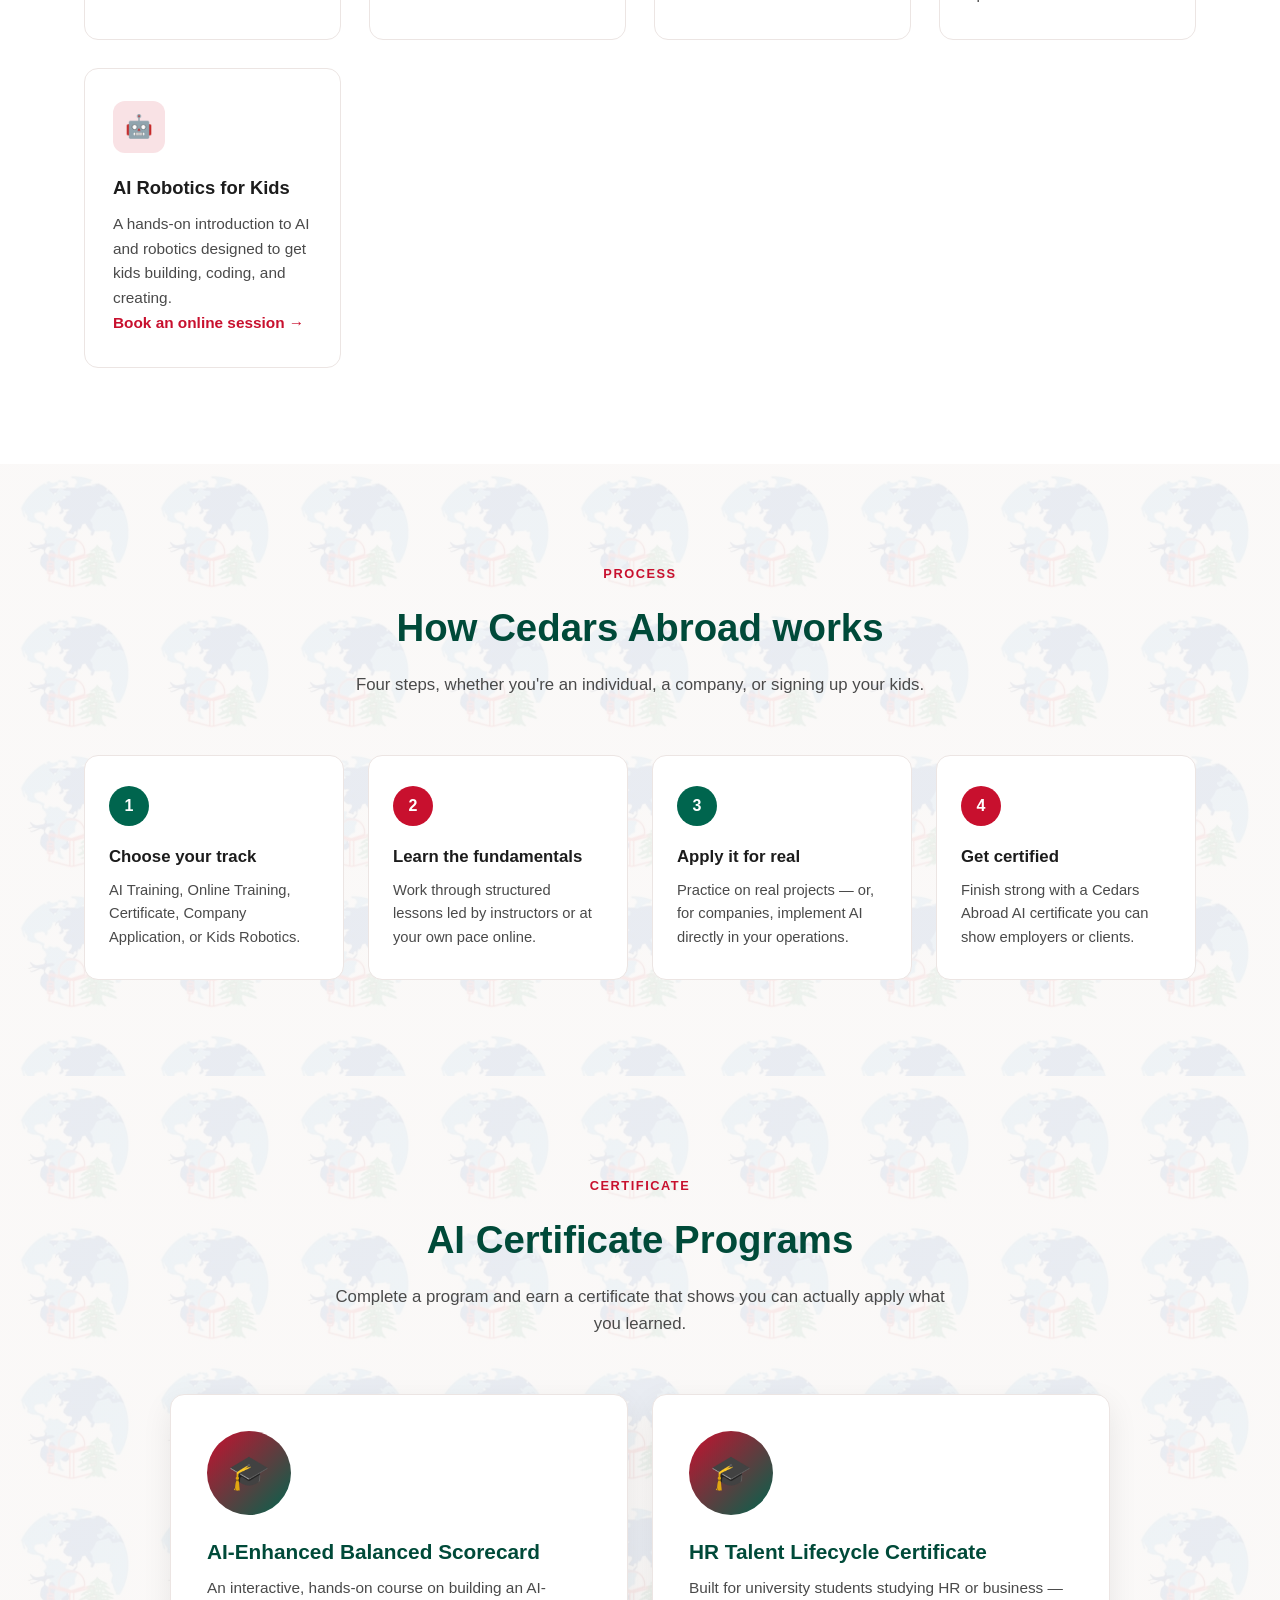
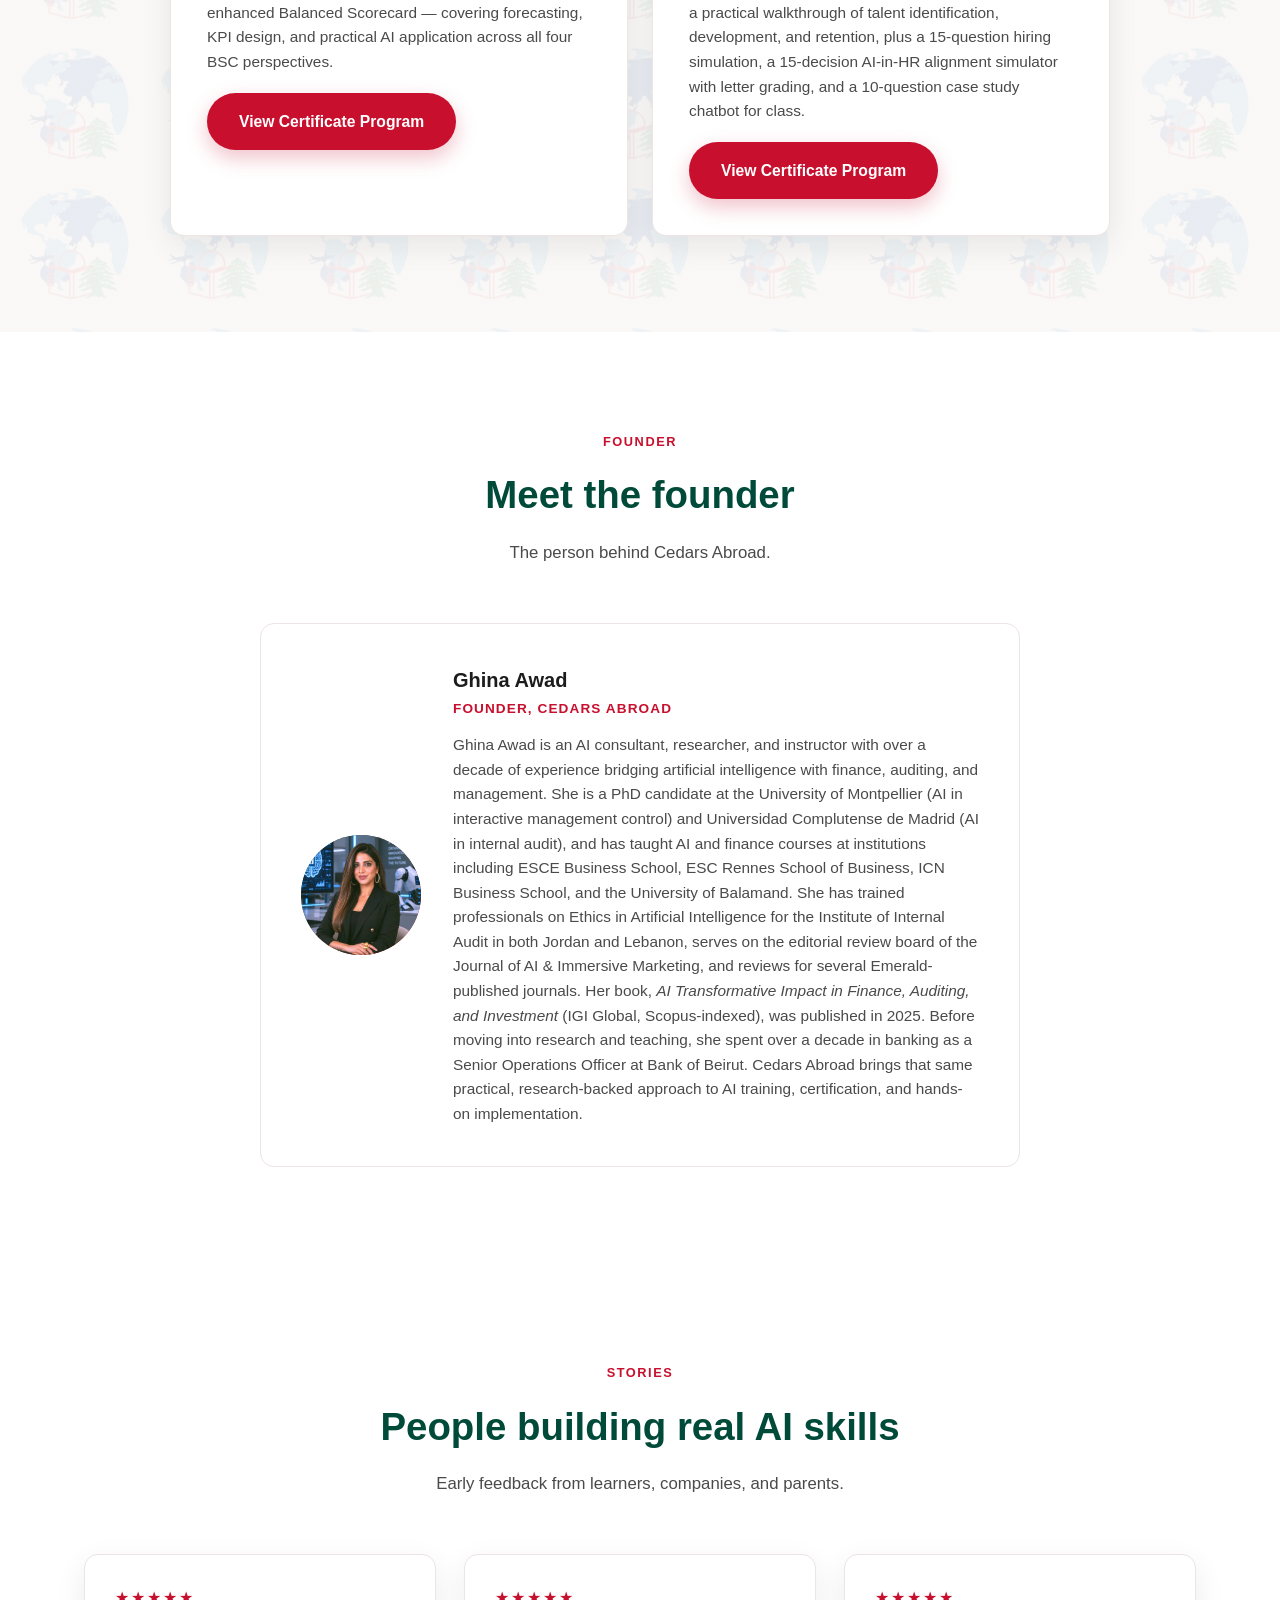
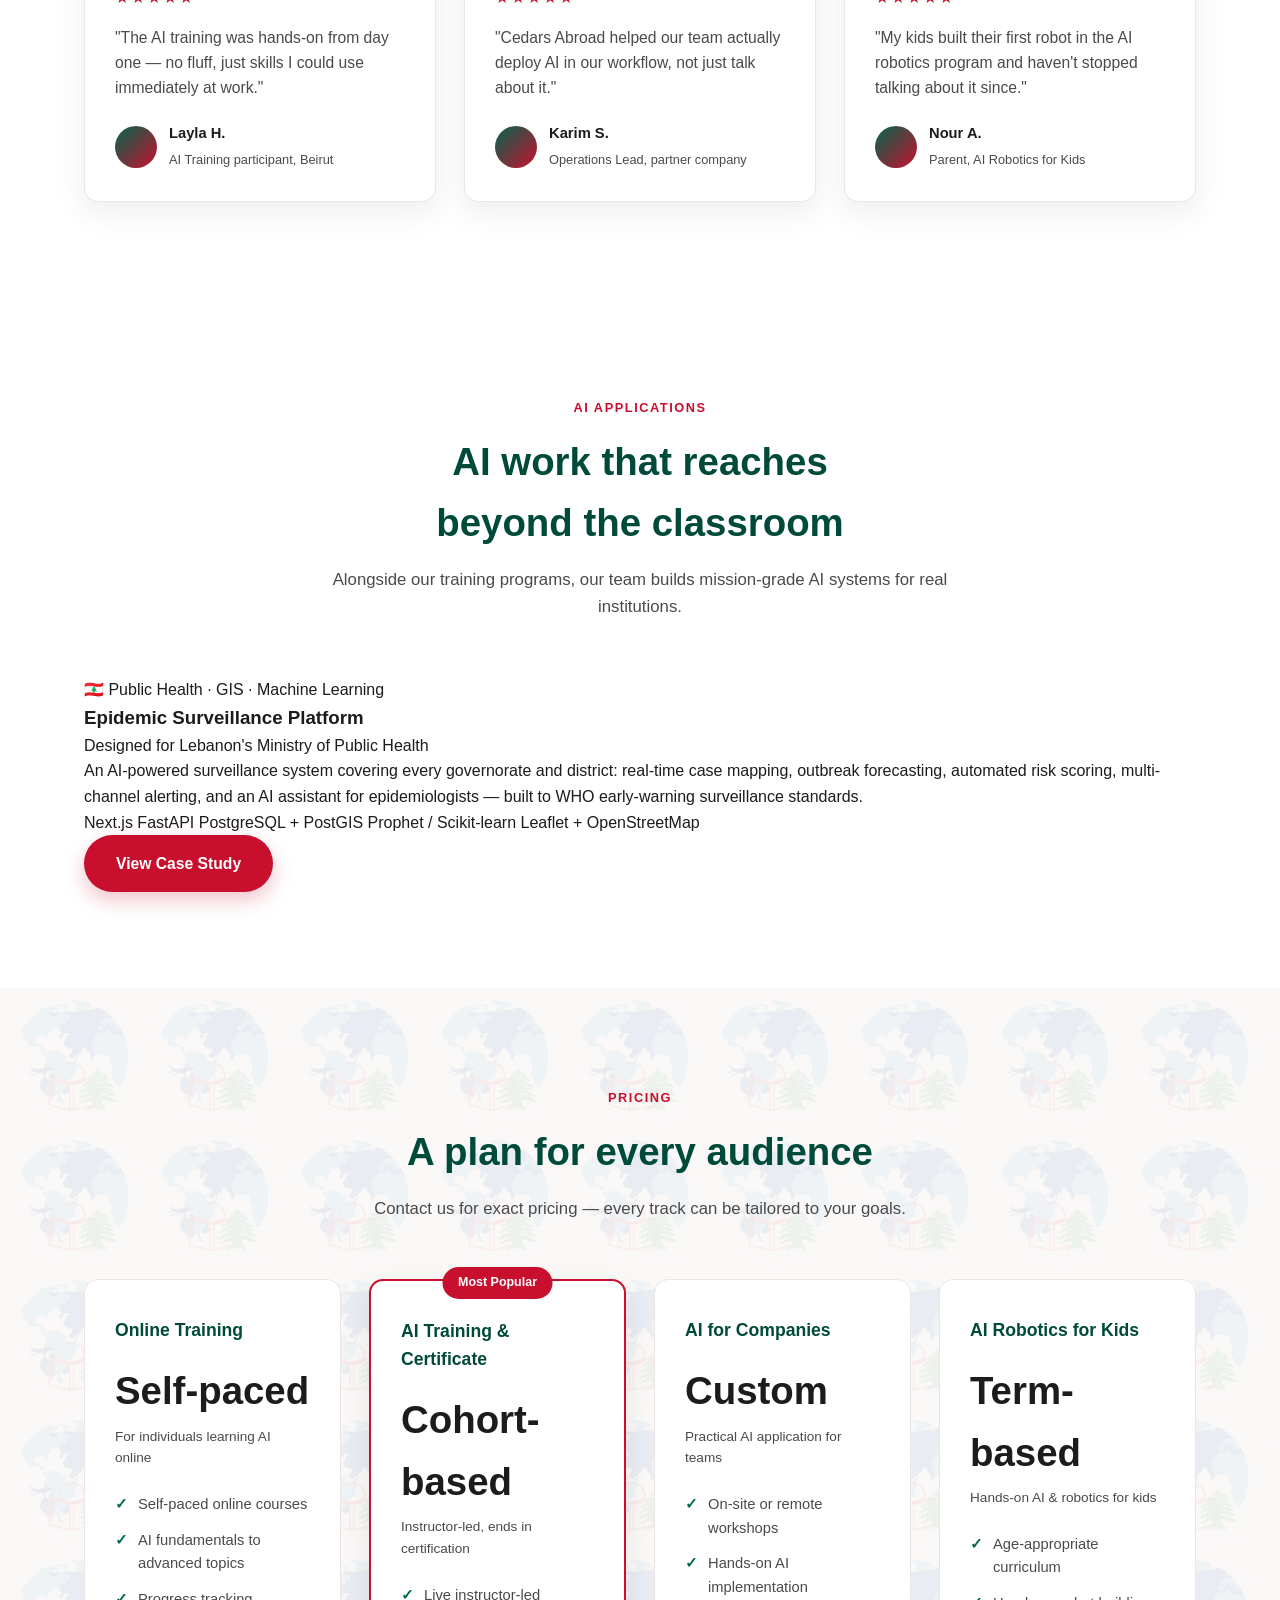
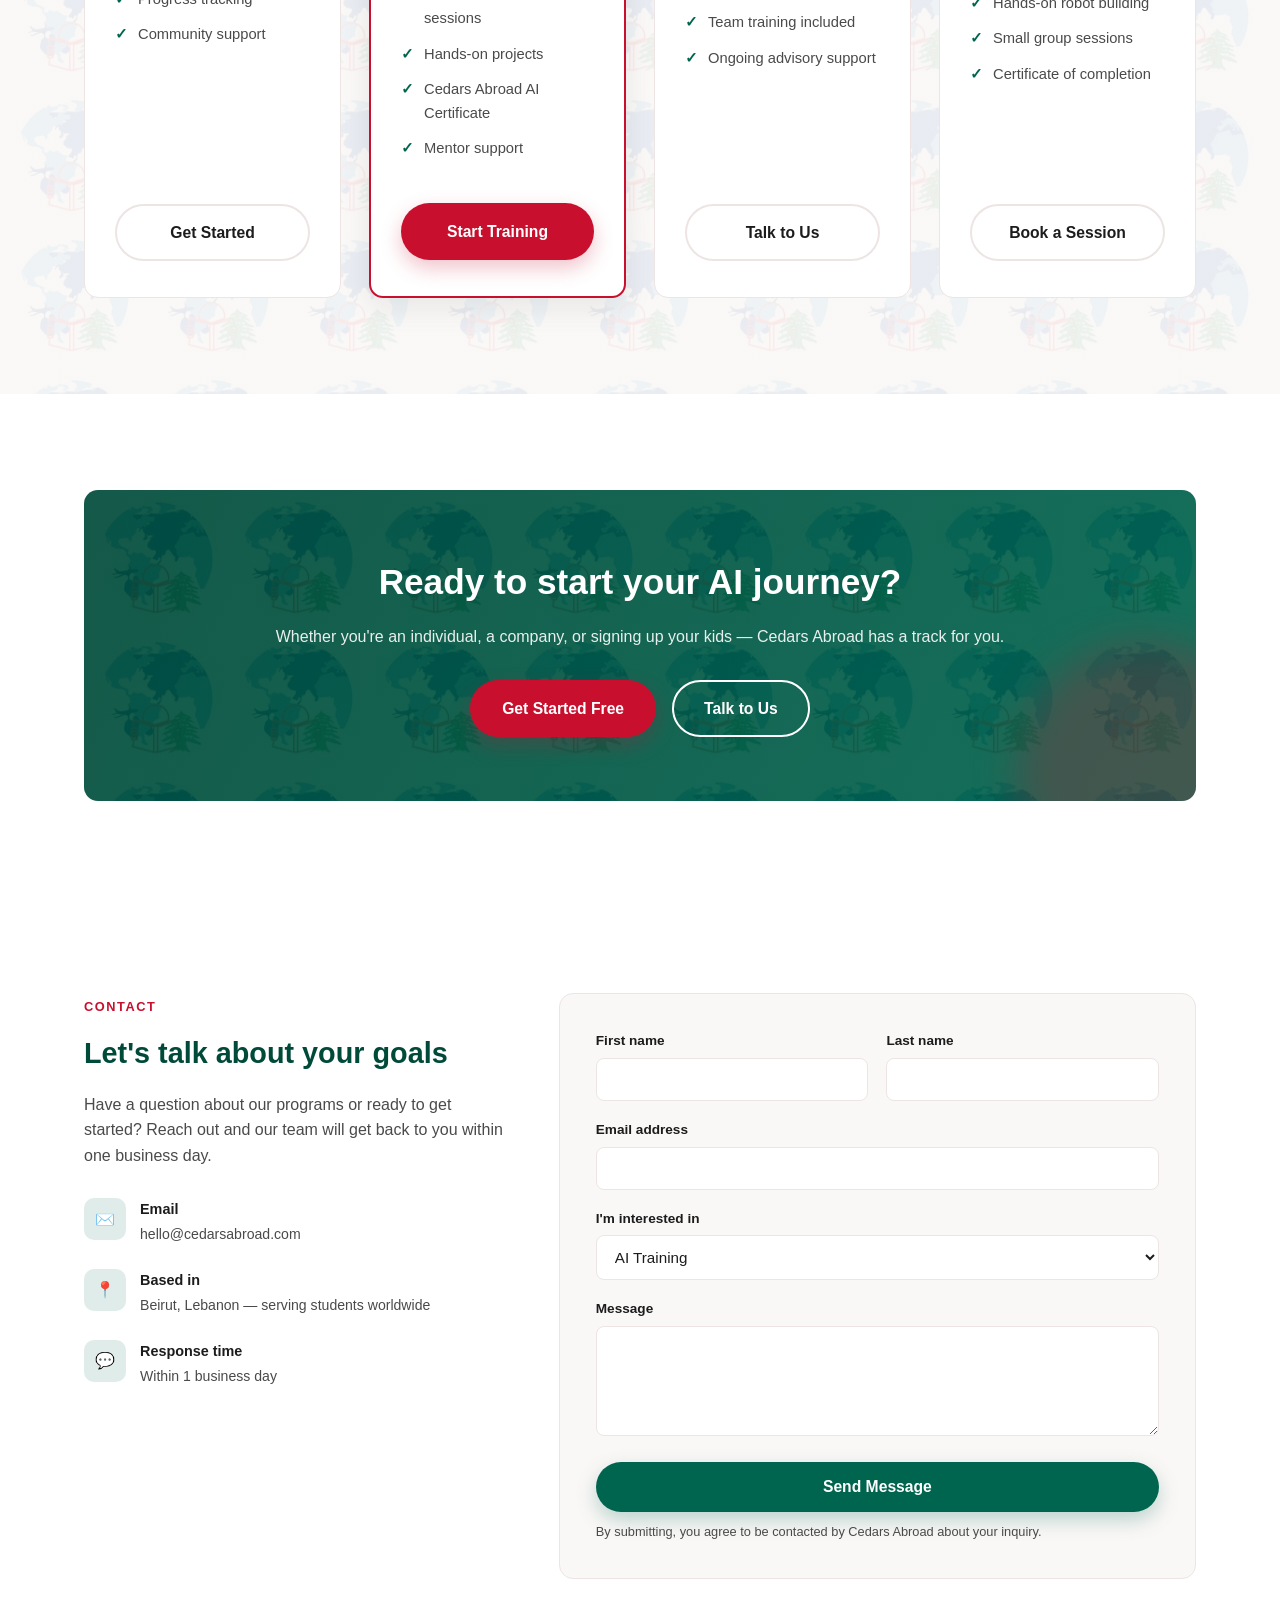
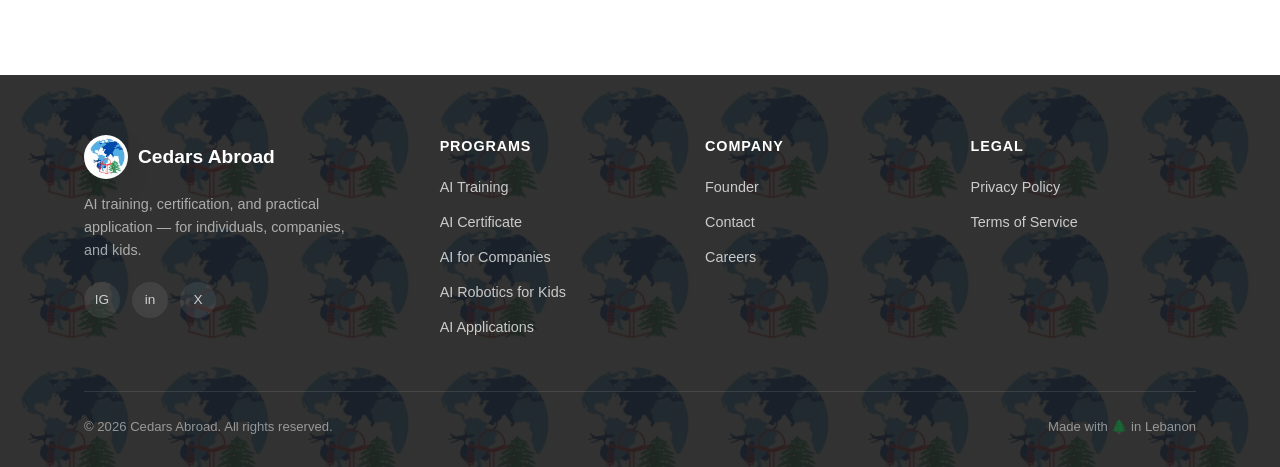
==== commit f933920f: "Add online booking page for AI Robotics for Kids sessions Adds a calendar-based booking flow (Sept 2" ====
--- a/index.html
+++ b/index.html
@@ -113,7 +113,7 @@
       <div class="feature-card reveal">
         <div class="feature-icon">🤖</div>
         <h3>AI Robotics for Kids</h3>
-        <p>A hands-on introduction to AI and robotics designed to get kids building, coding, and creating.</p>
+        <p>A hands-on introduction to AI and robotics designed to get kids building, coding, and creating. <a href="/robotics-booking/">Book an online session →</a></p>
       </div>
     </div>
   </div>
@@ -316,7 +316,7 @@
           <li>Small group sessions</li>
           <li>Certificate of completion</li>
         </ul>
-        <a href="#contact" class="btn btn-outline-dark">Enroll a Kid</a>
+        <a href="/robotics-booking/" class="btn btn-outline-dark">Book a Session</a>
       </div>
     </div>
   </div>
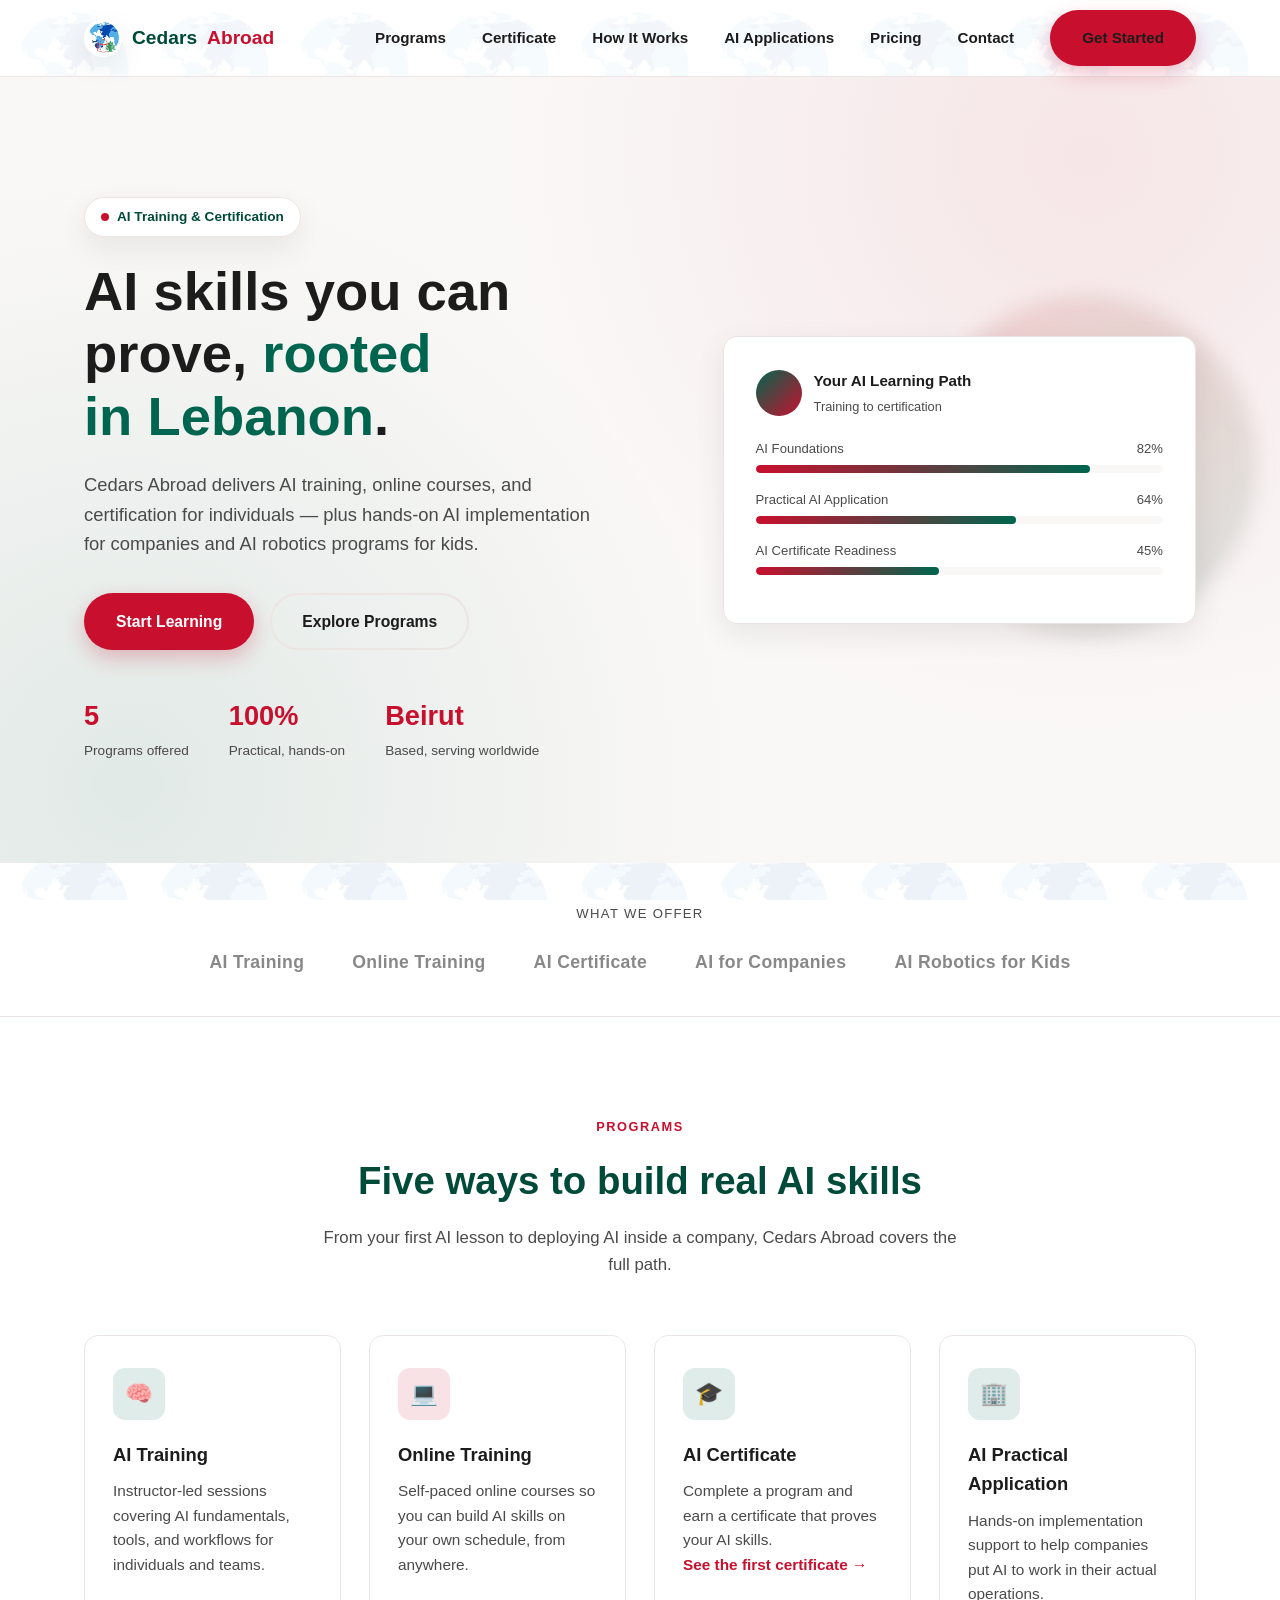
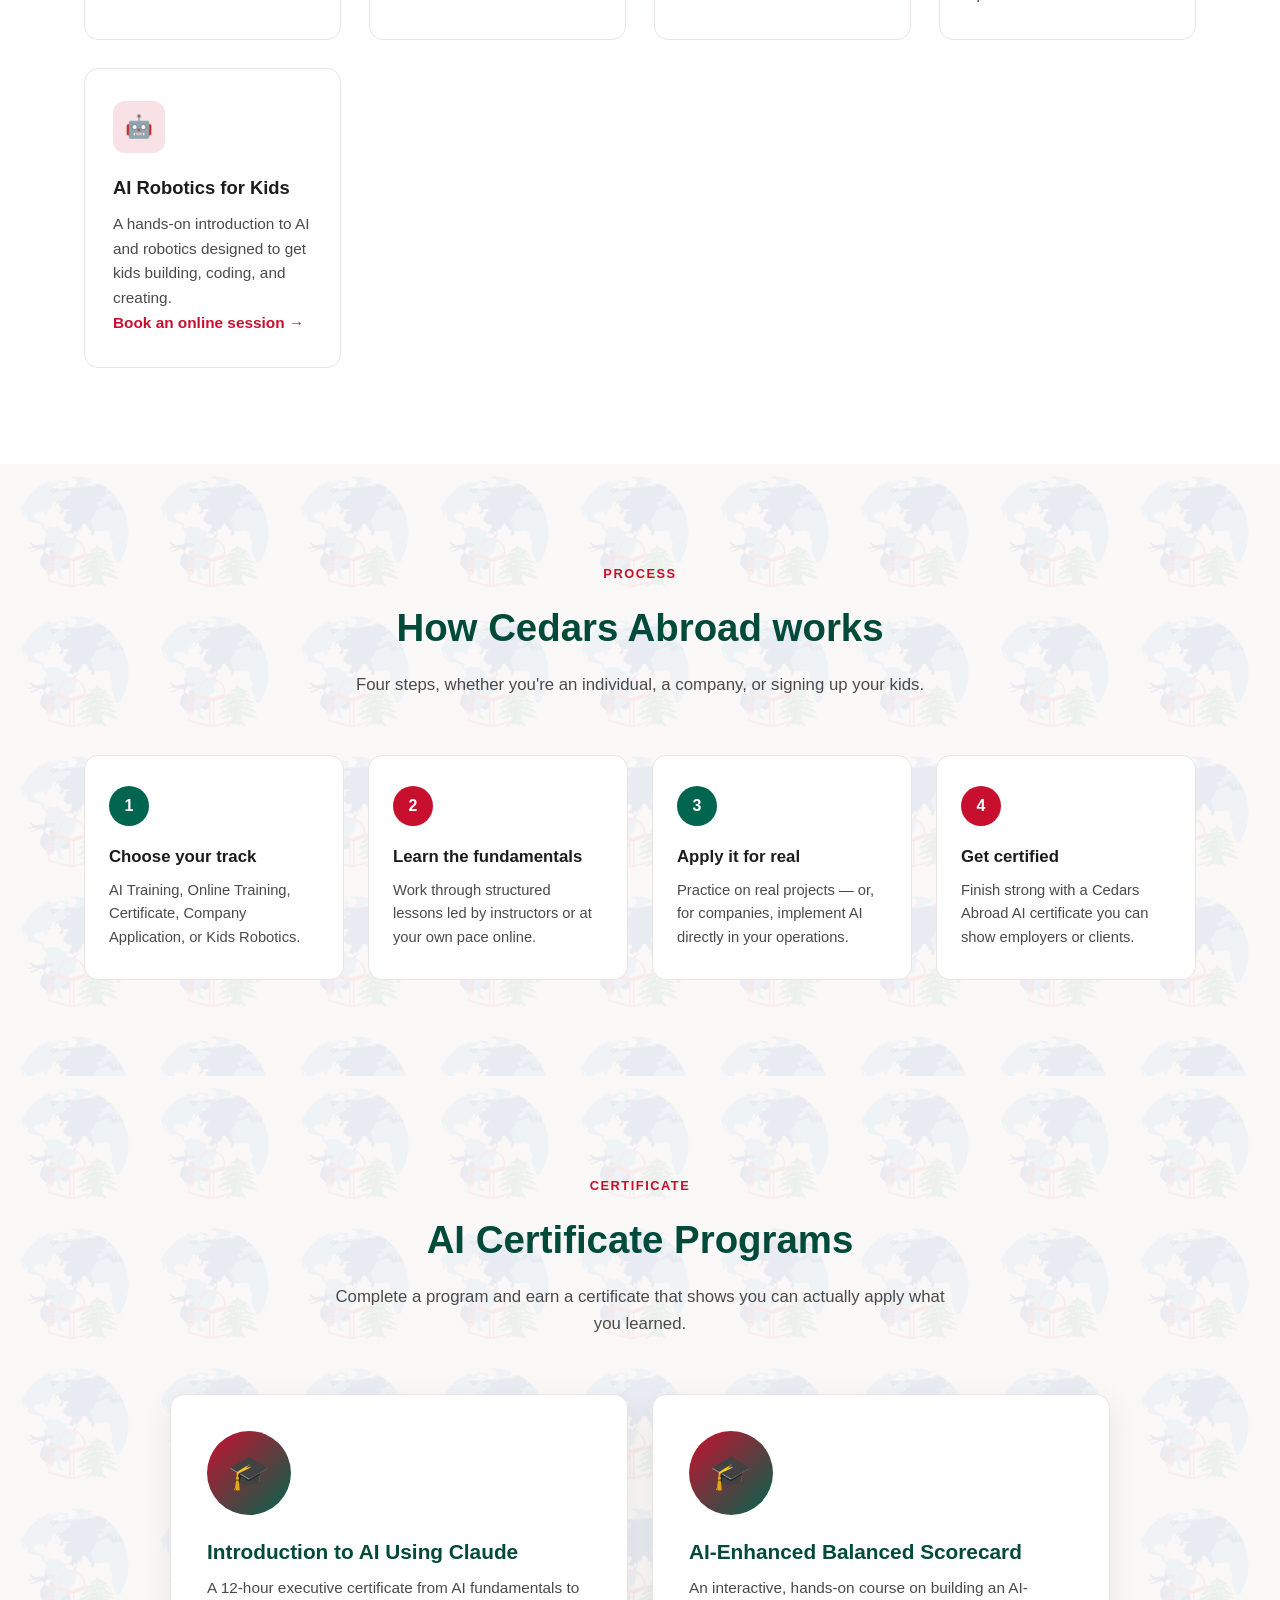
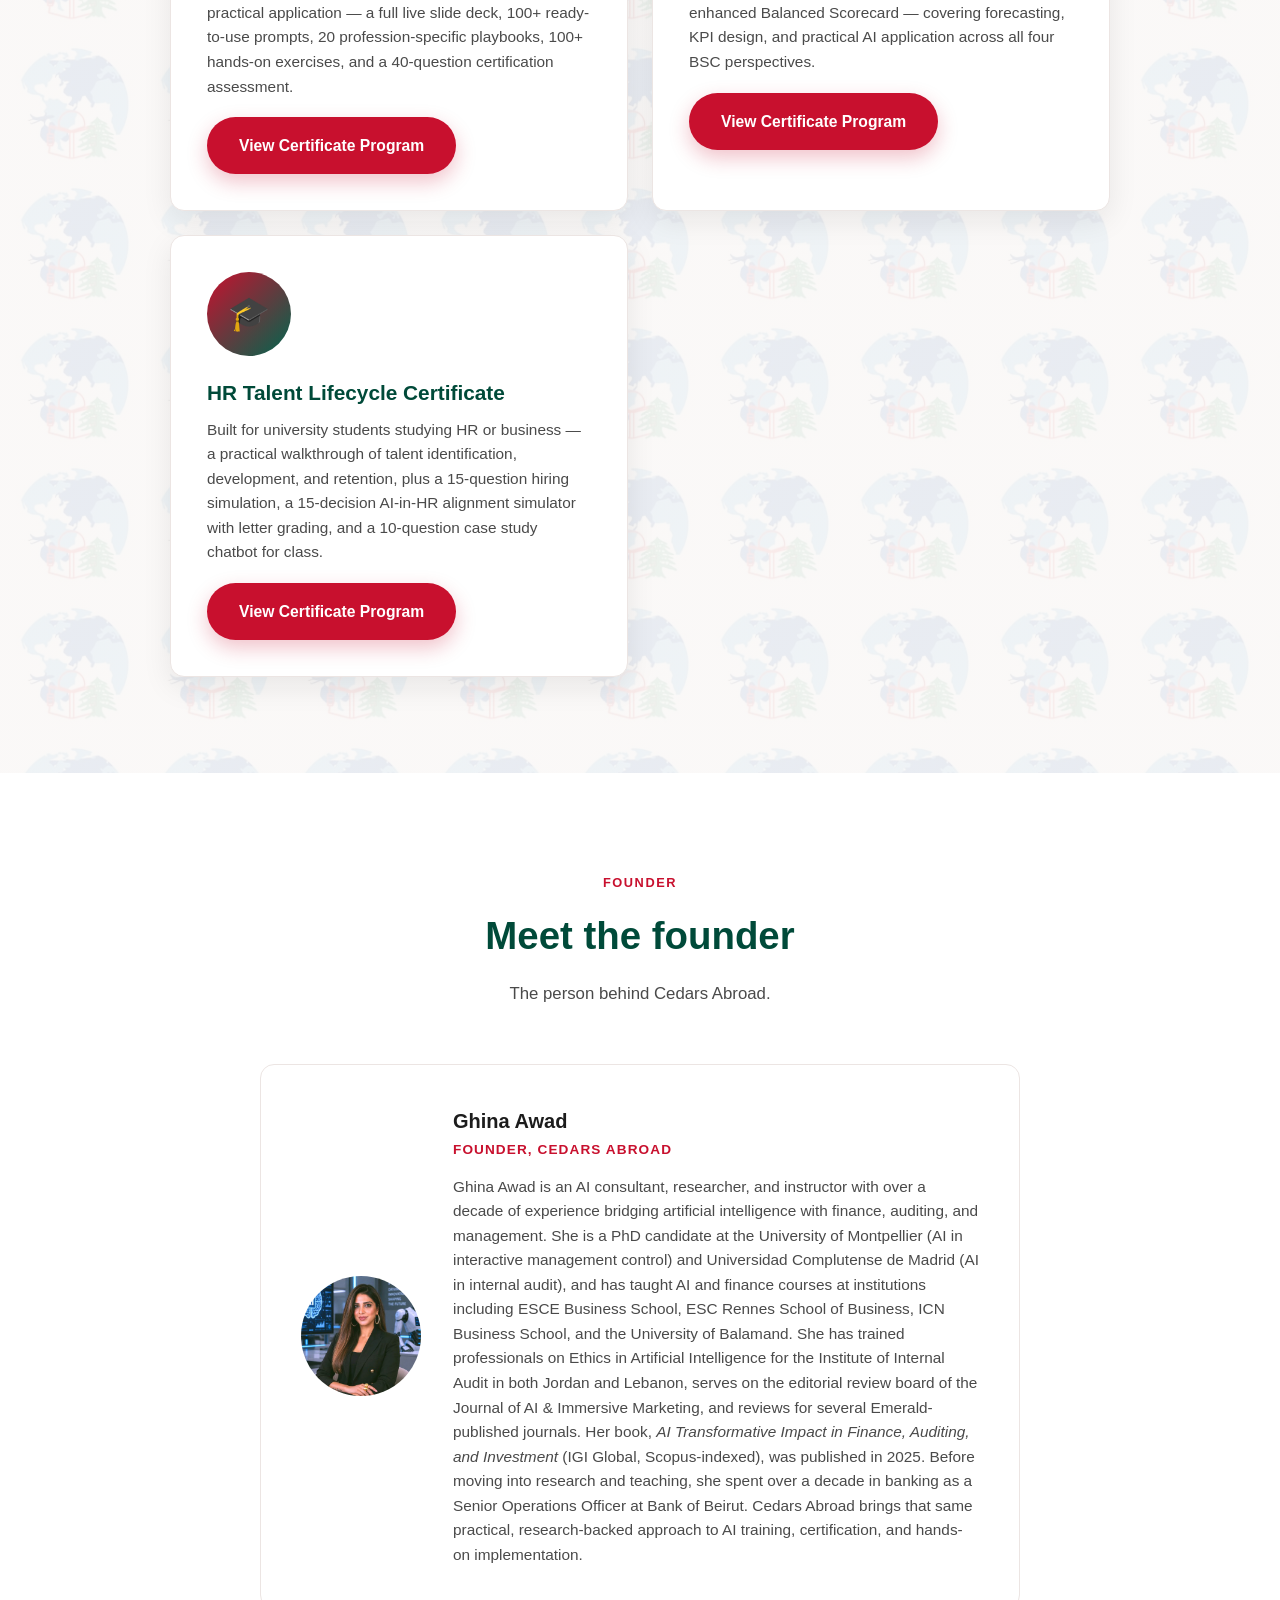
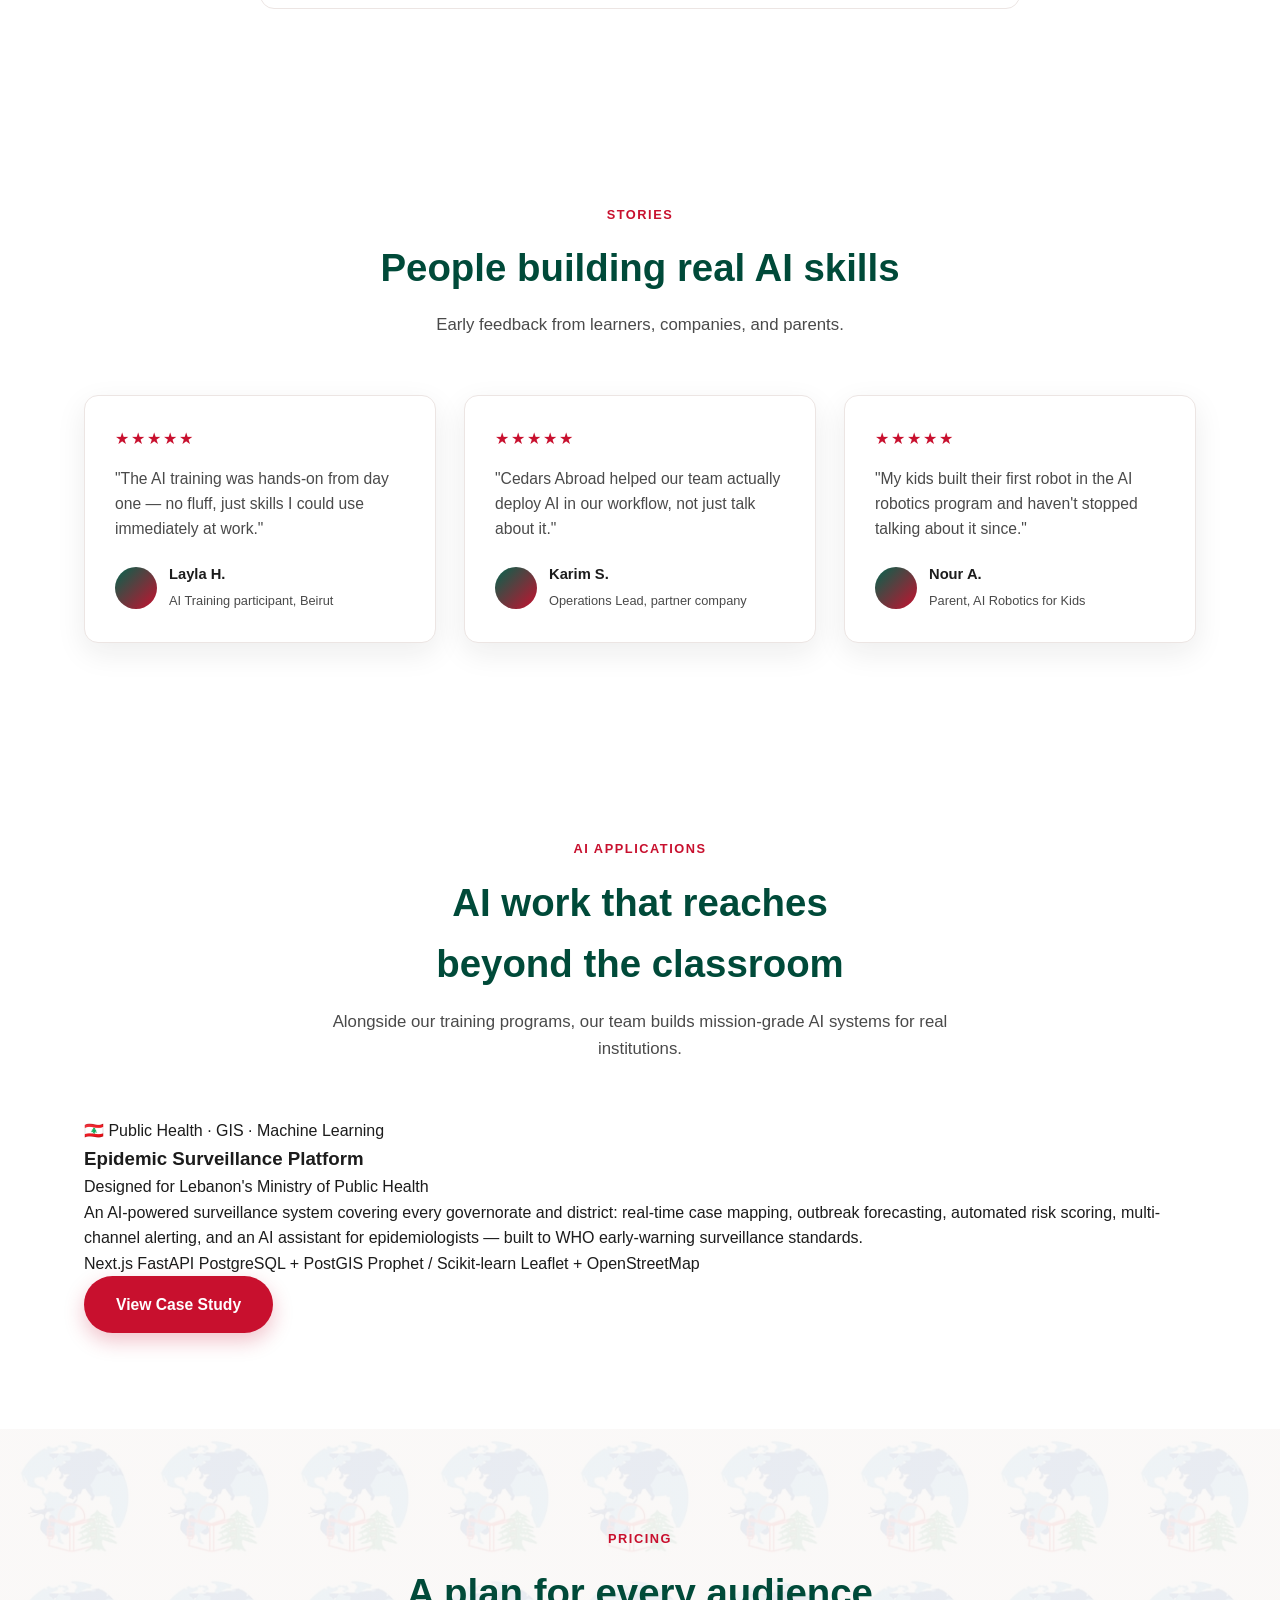
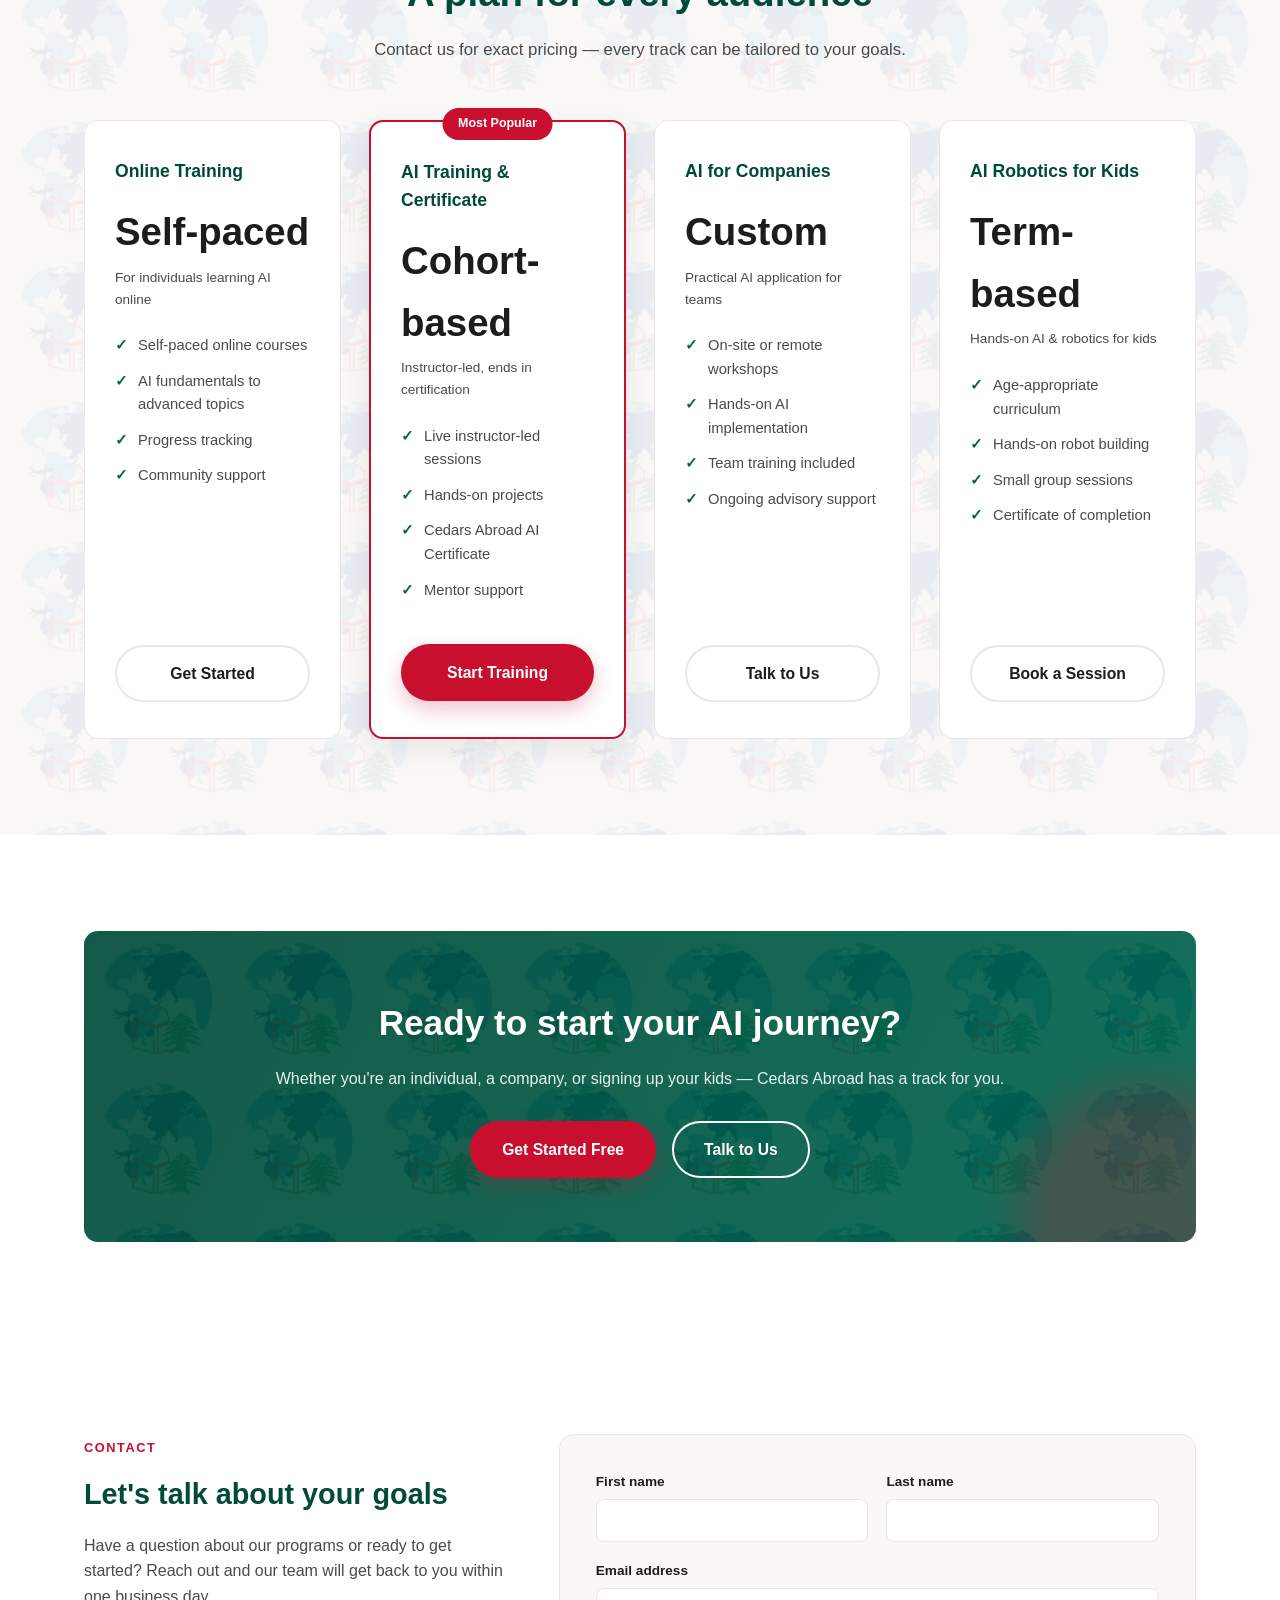
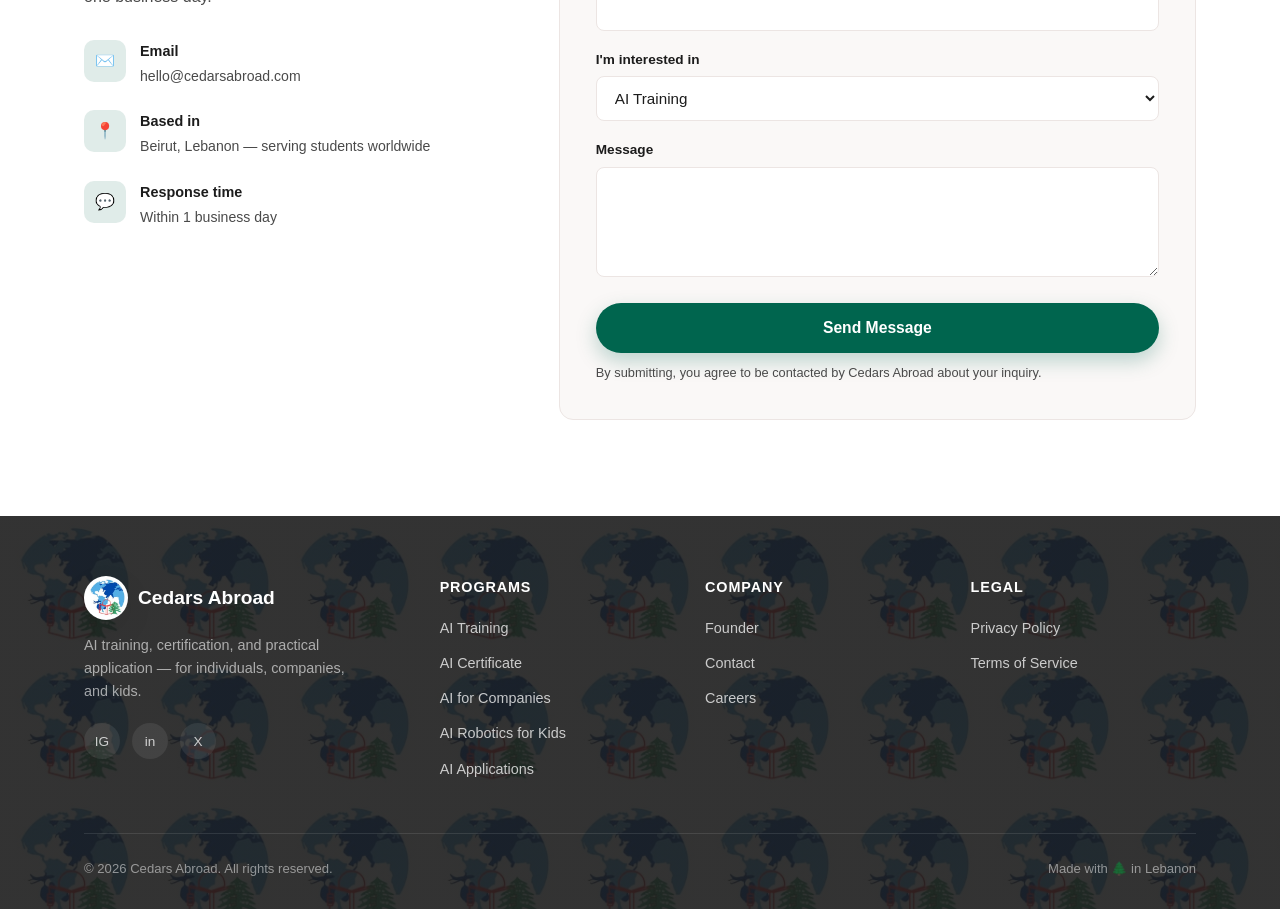
==== commit 1fe3eb15: "Add Introduction to AI Using Claude executive certificate Full 12-hour course page with a live slide" ====
--- a/index.html
+++ b/index.html
@@ -159,6 +159,14 @@
       <p>Complete a program and earn a certificate that shows you can actually apply what you learned.</p>
     </div>
     <div class="certificate-list">
+      <div class="certificate-card reveal">
+        <div class="certificate-badge">🎓</div>
+        <div class="certificate-body">
+          <h3>Introduction to AI Using Claude</h3>
+          <p>A 12-hour executive certificate from AI fundamentals to practical application — a full live slide deck, 100+ ready-to-use prompts, 20 profession-specific playbooks, 100+ hands-on exercises, and a 40-question certification assessment.</p>
+          <a href="/ai-fundamentals-certificate/" target="_blank" rel="noopener" class="btn btn-primary">View Certificate Program</a>
+        </div>
+      </div>
       <div class="certificate-card reveal">
         <div class="certificate-badge">🎓</div>
         <div class="certificate-body">
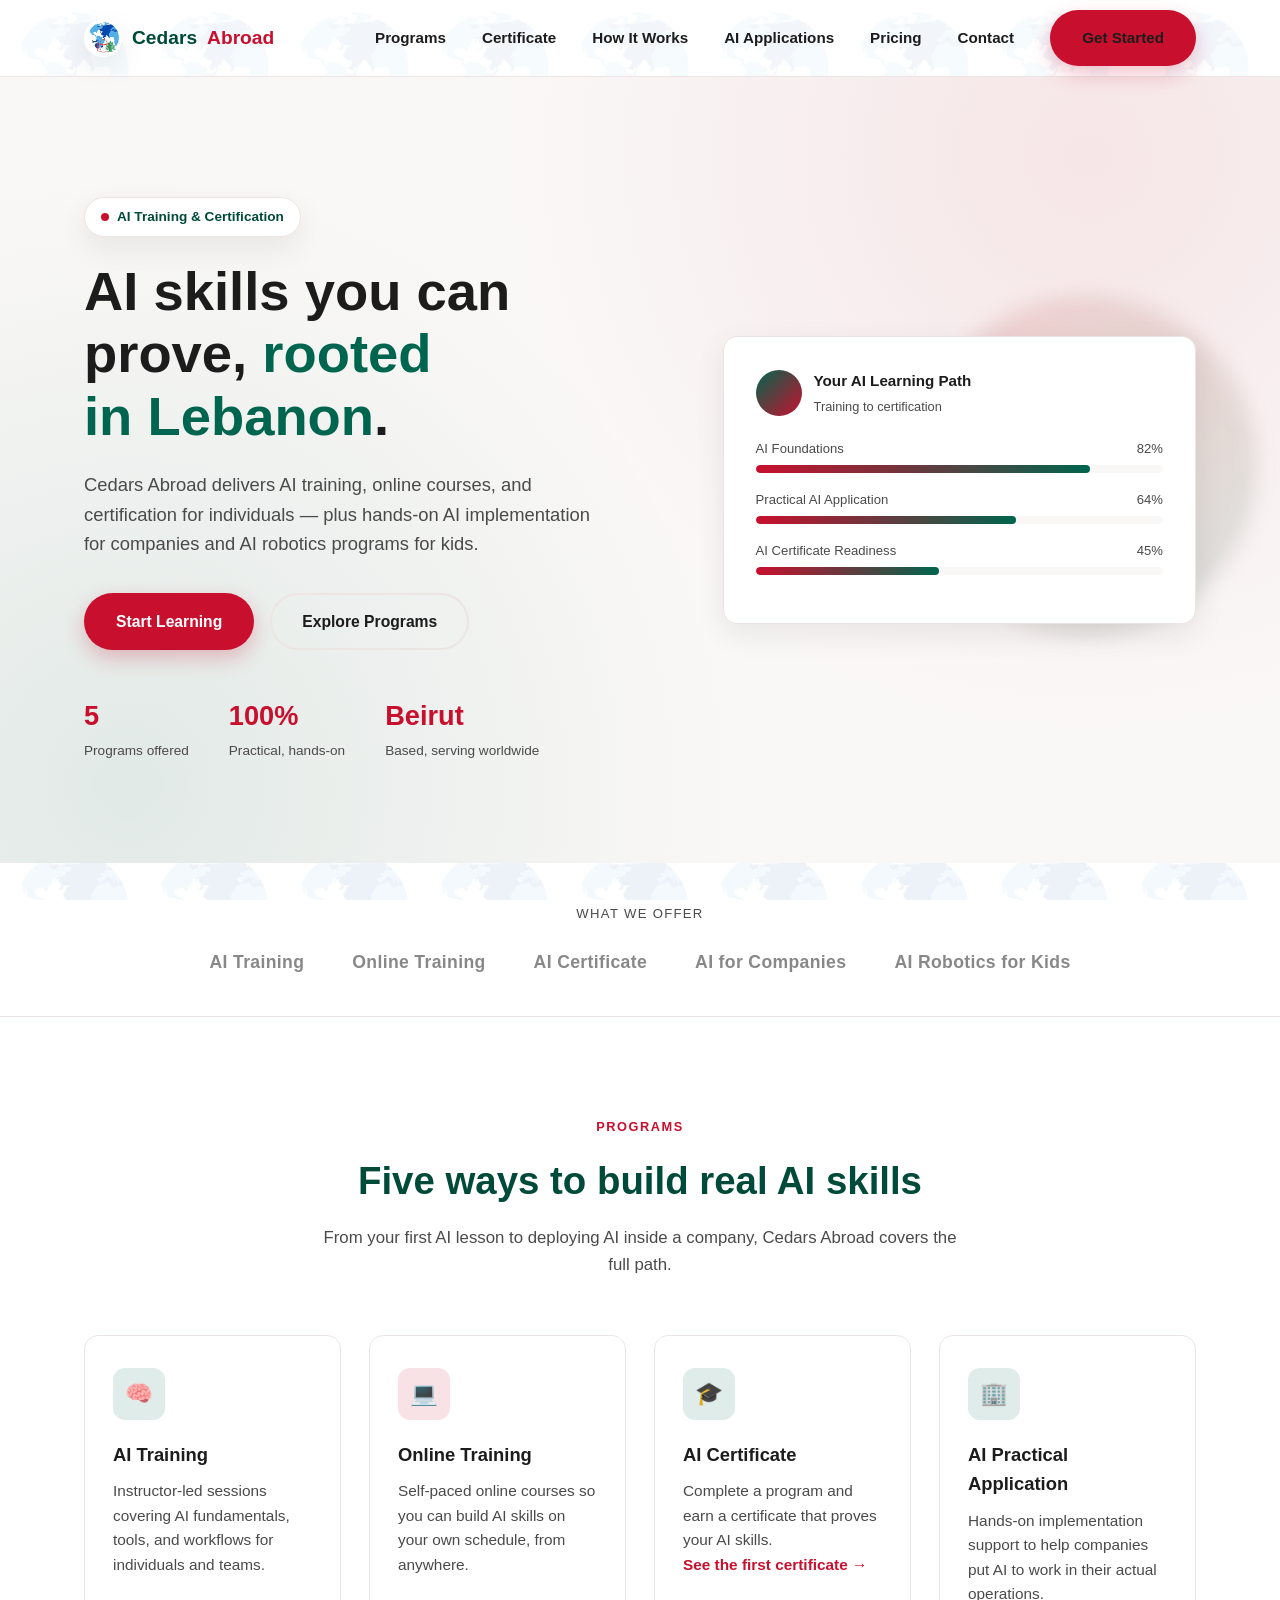
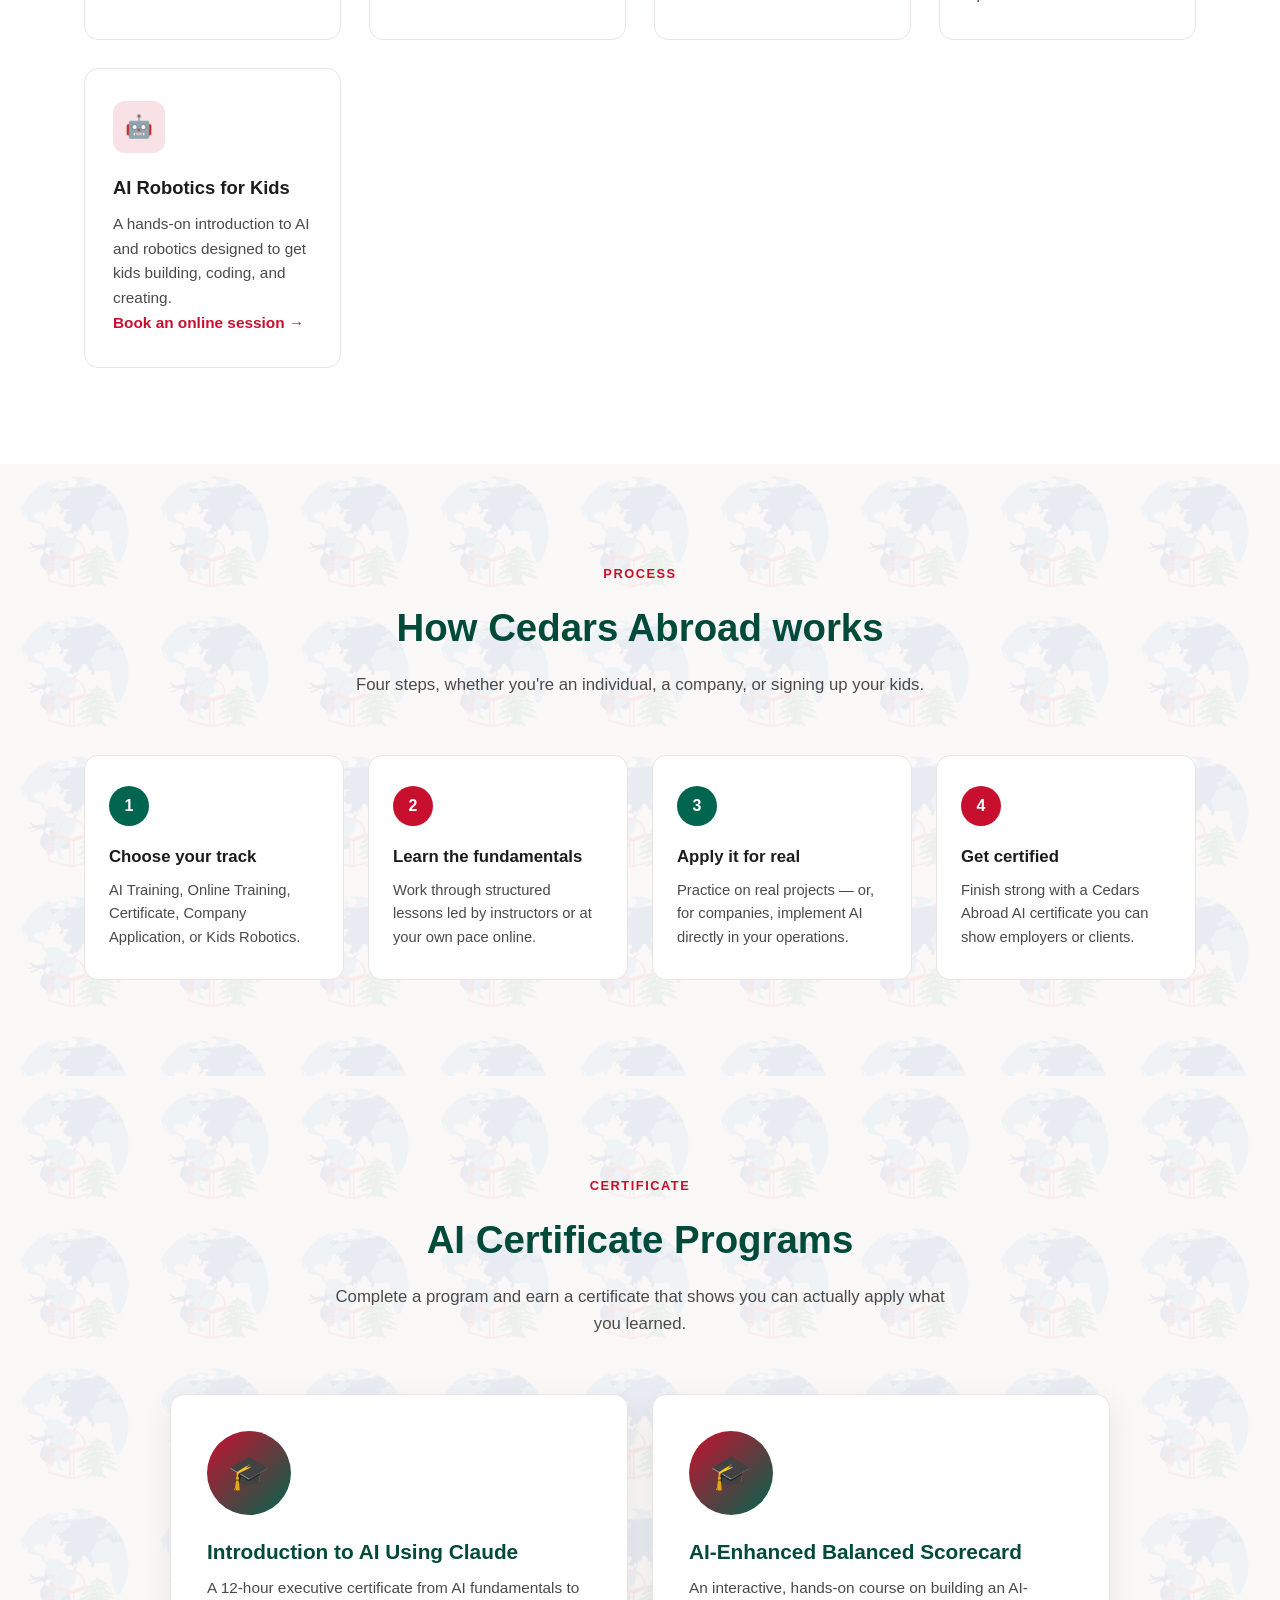
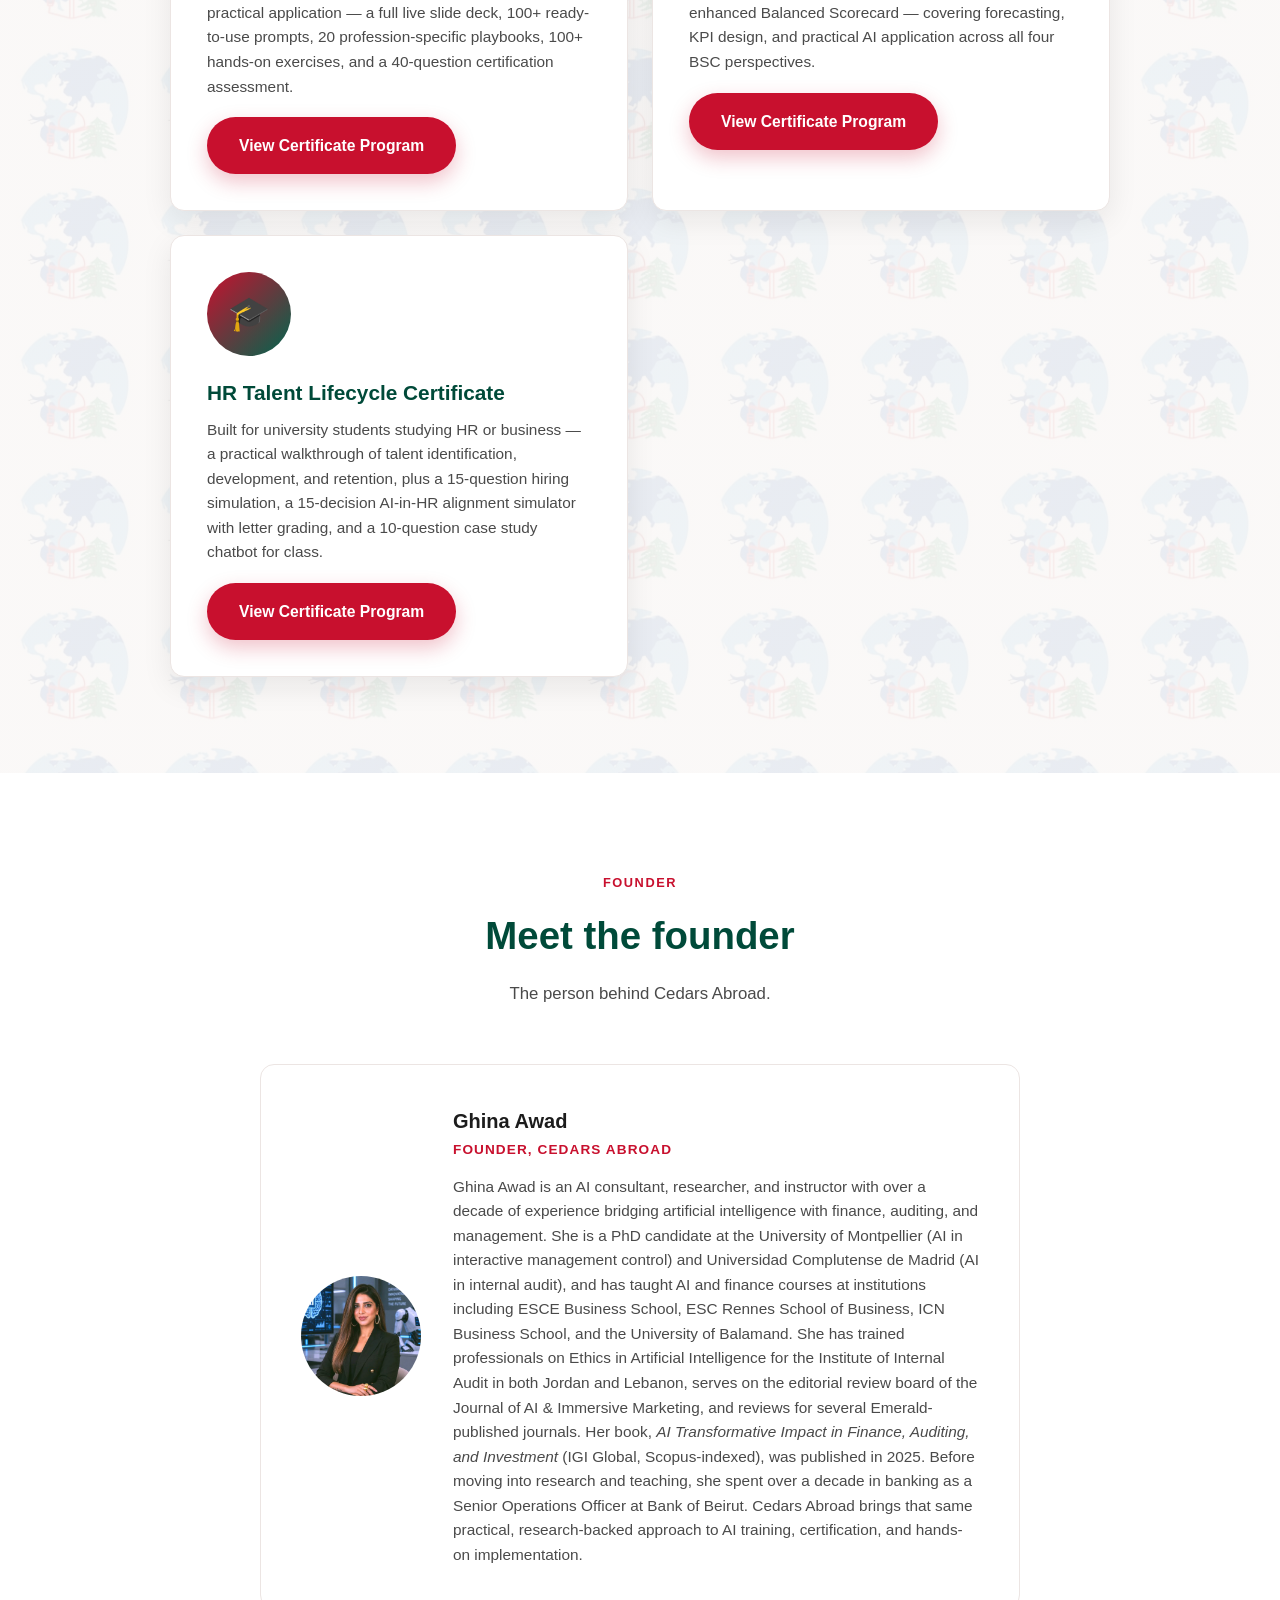
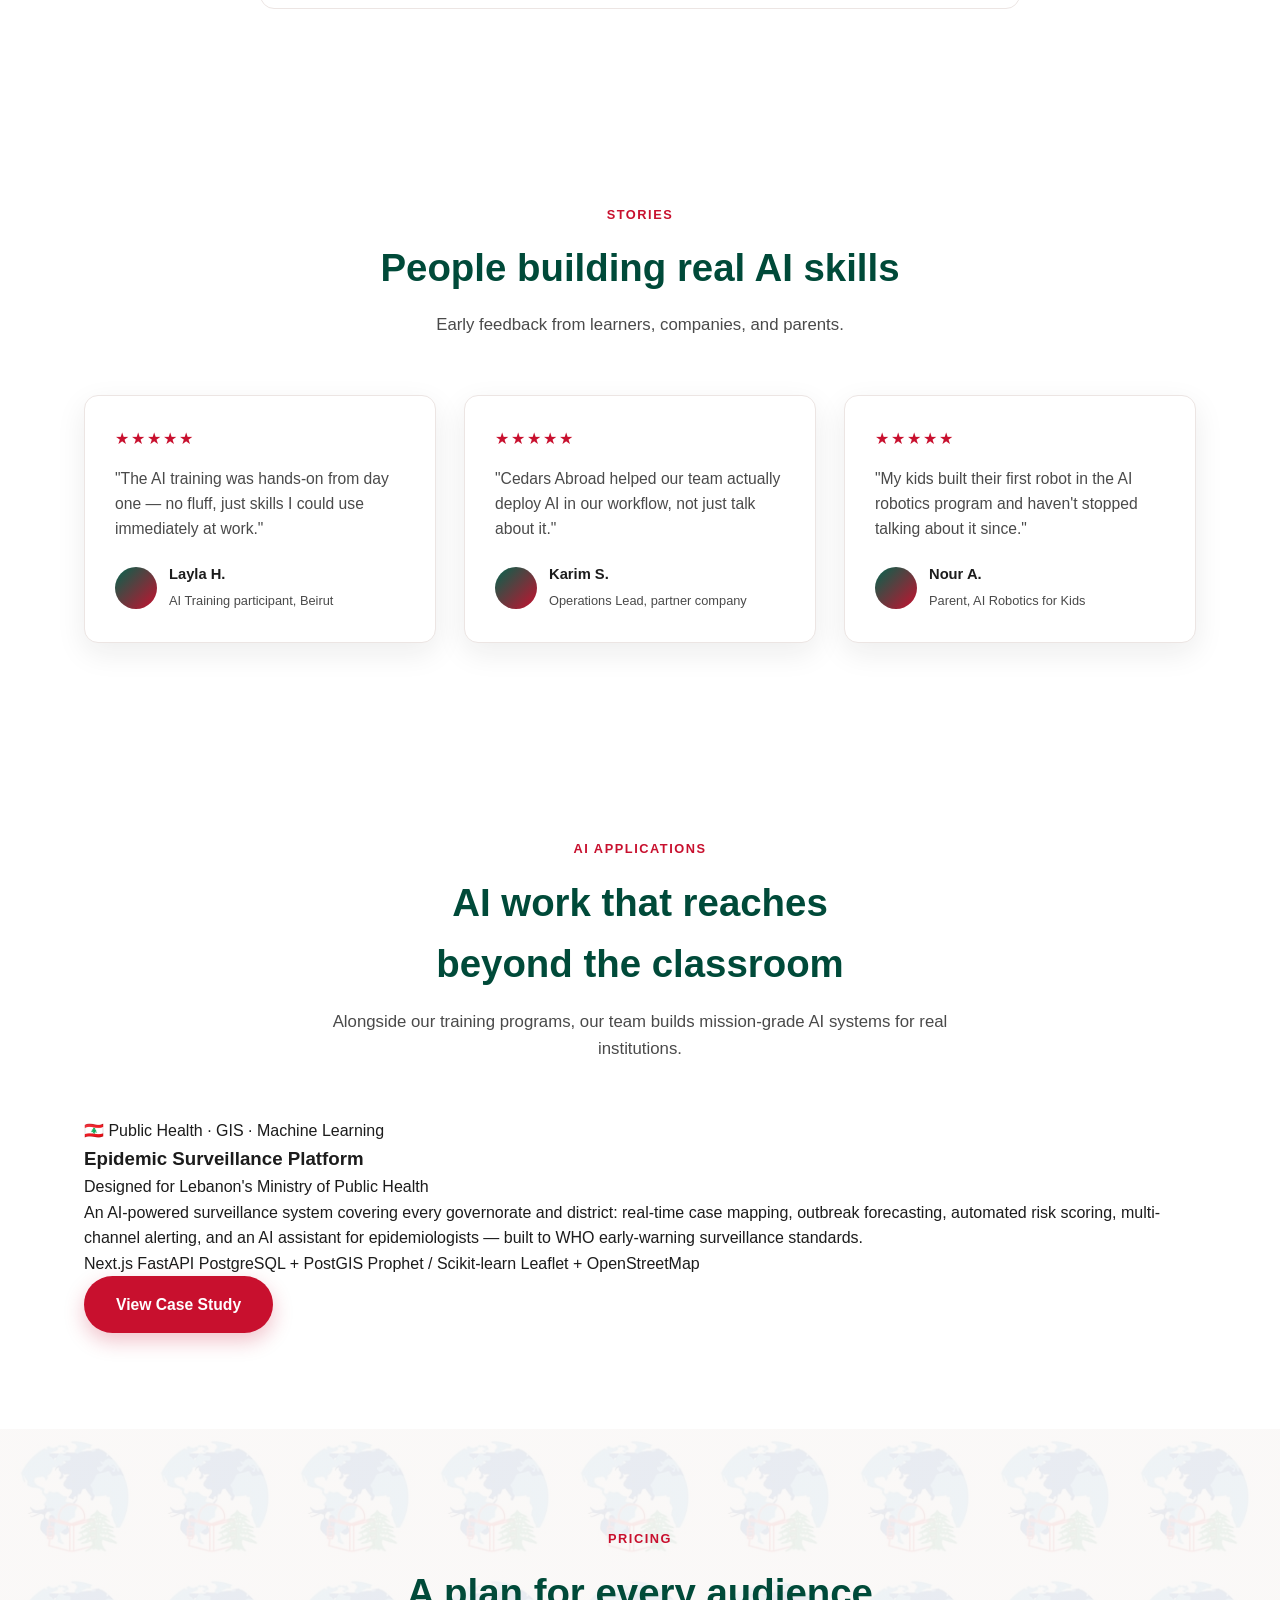
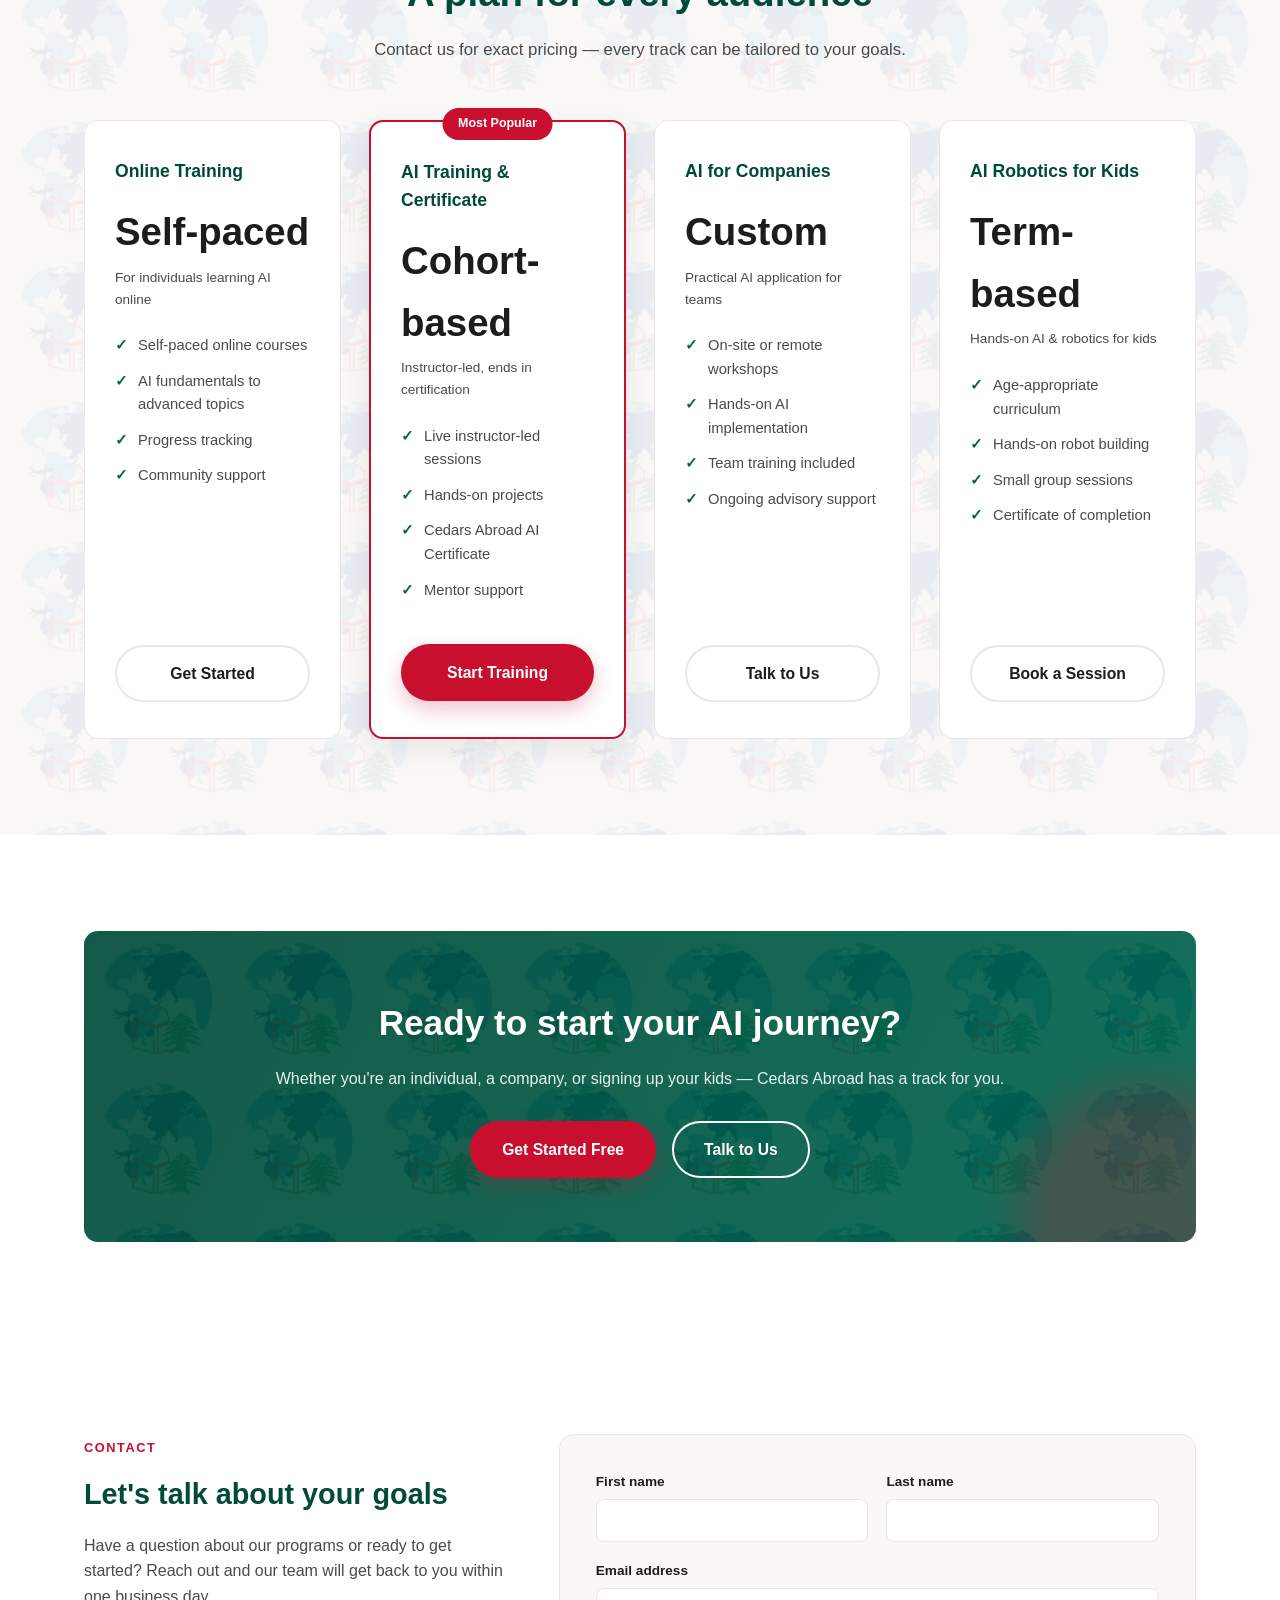
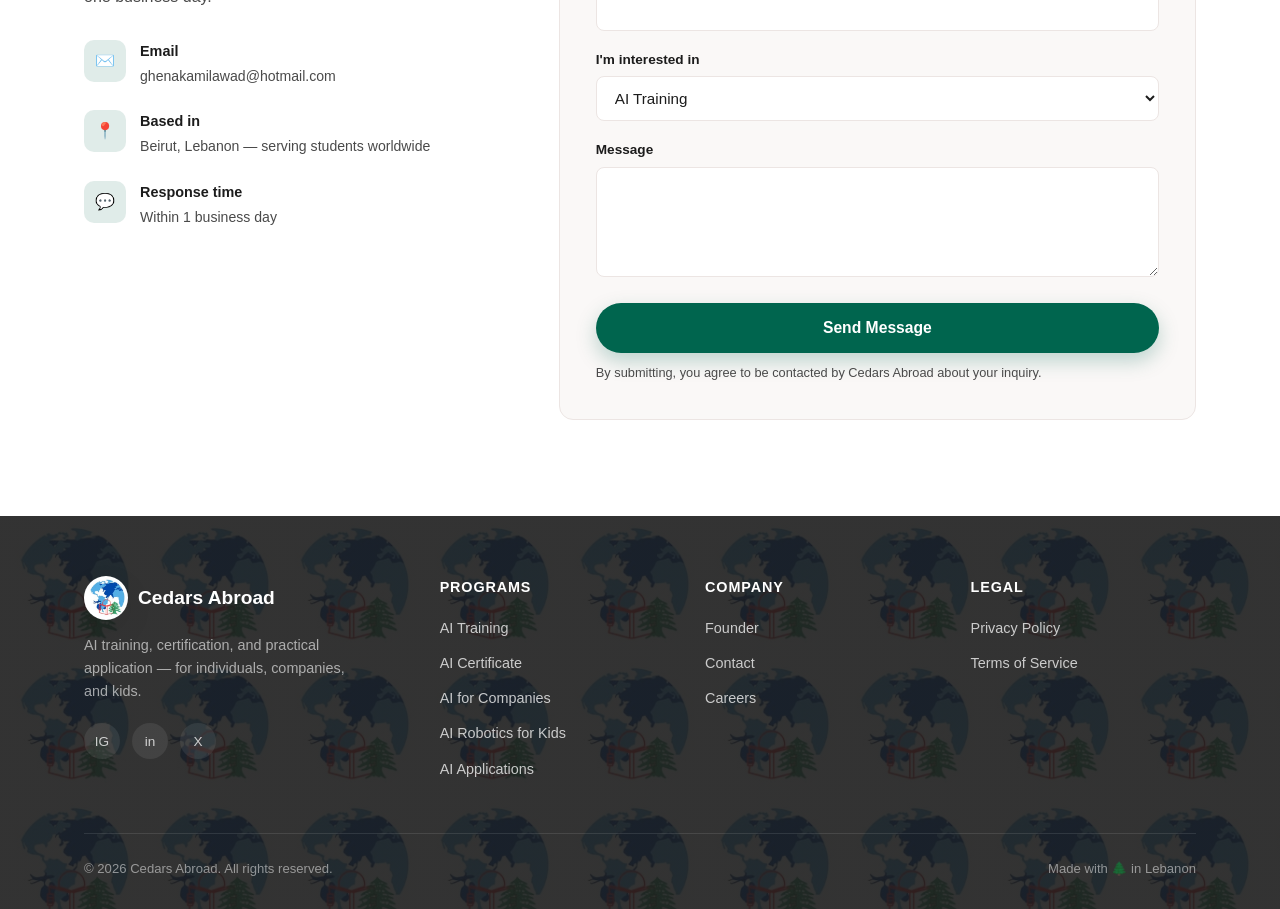
==== commit 5f7a6ba9: "Update contact email to ghenakamilawad@hotmail.com" ====
--- a/index.html
+++ b/index.html
@@ -350,7 +350,7 @@
         <p>Have a question about our programs or ready to get started? Reach out and our team will get back to you within one business day.</p>
         <div class="contact-detail">
           <div class="icon">✉️</div>
-          <div><strong>Email</strong><span>hello@cedarsabroad.com</span></div>
+          <div><strong>Email</strong><span>ghenakamilawad@hotmail.com</span></div>
         </div>
         <div class="contact-detail">
           <div class="icon">📍</div>
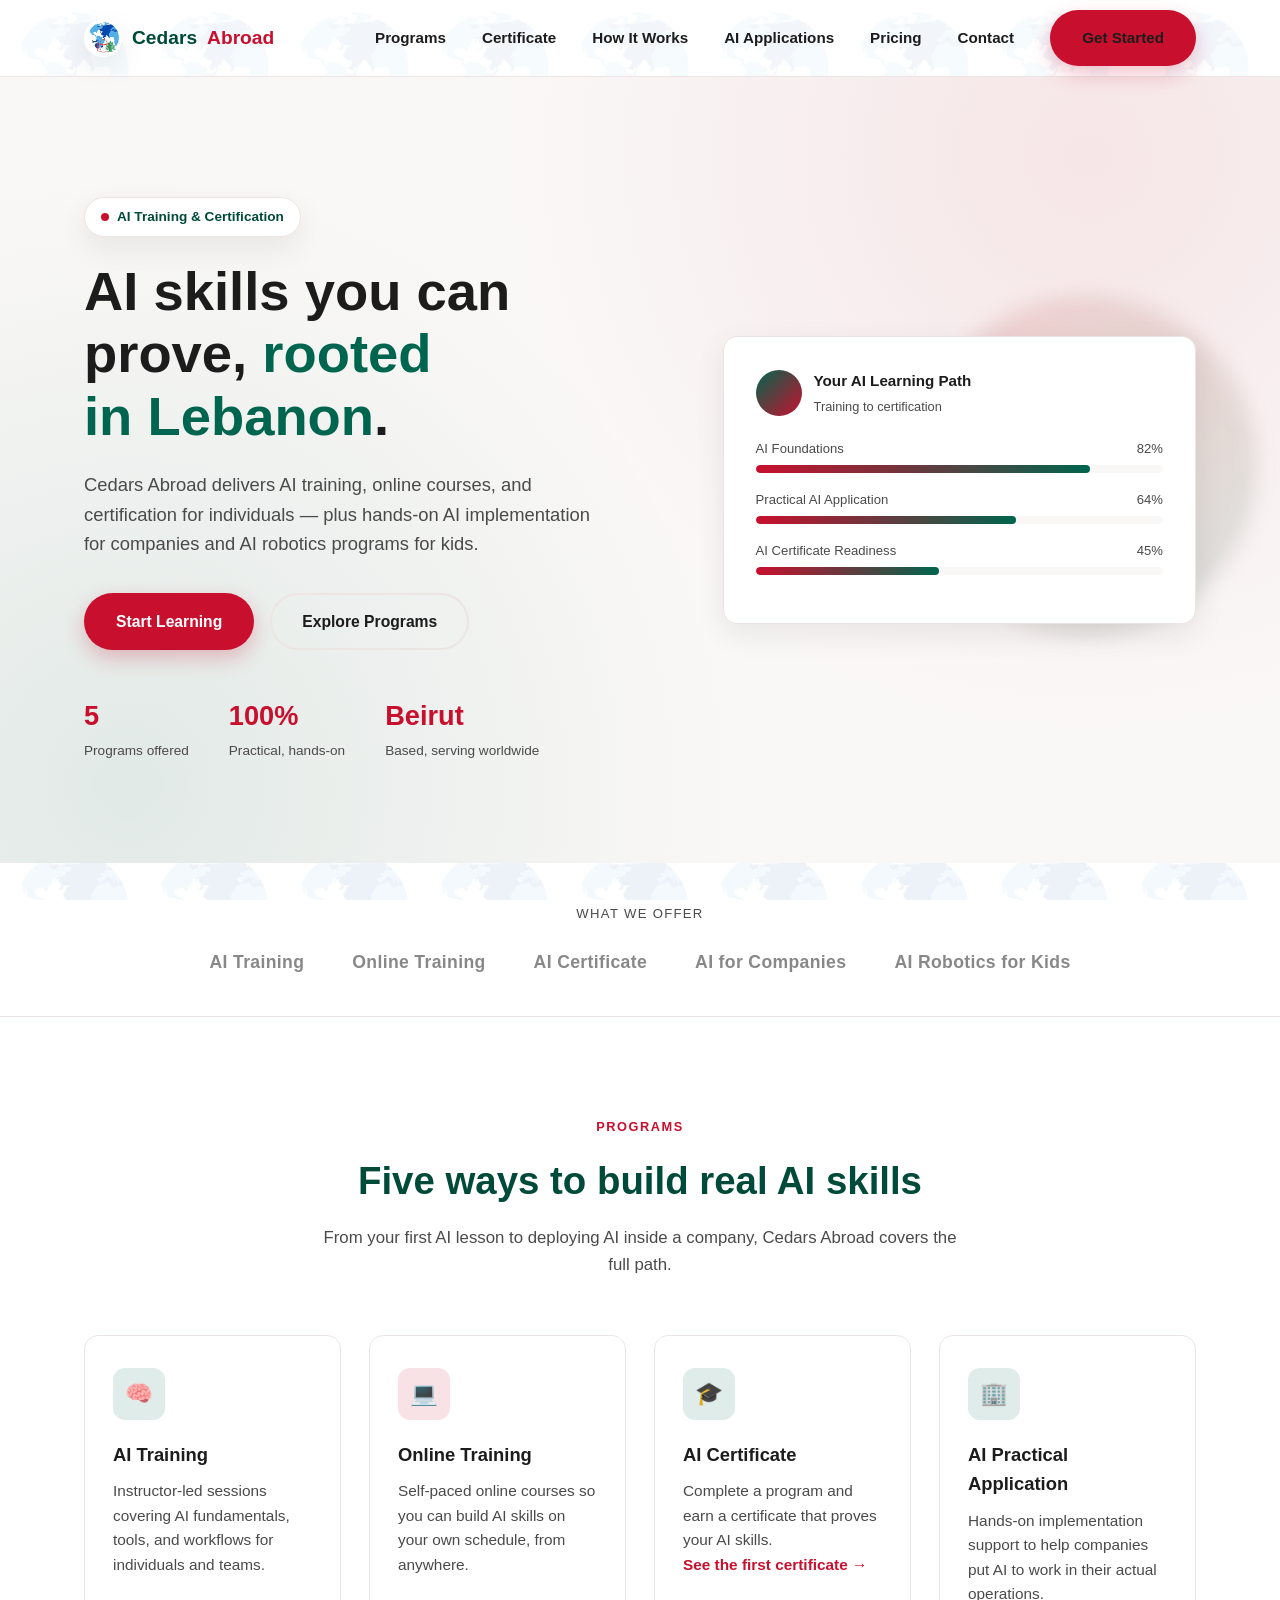
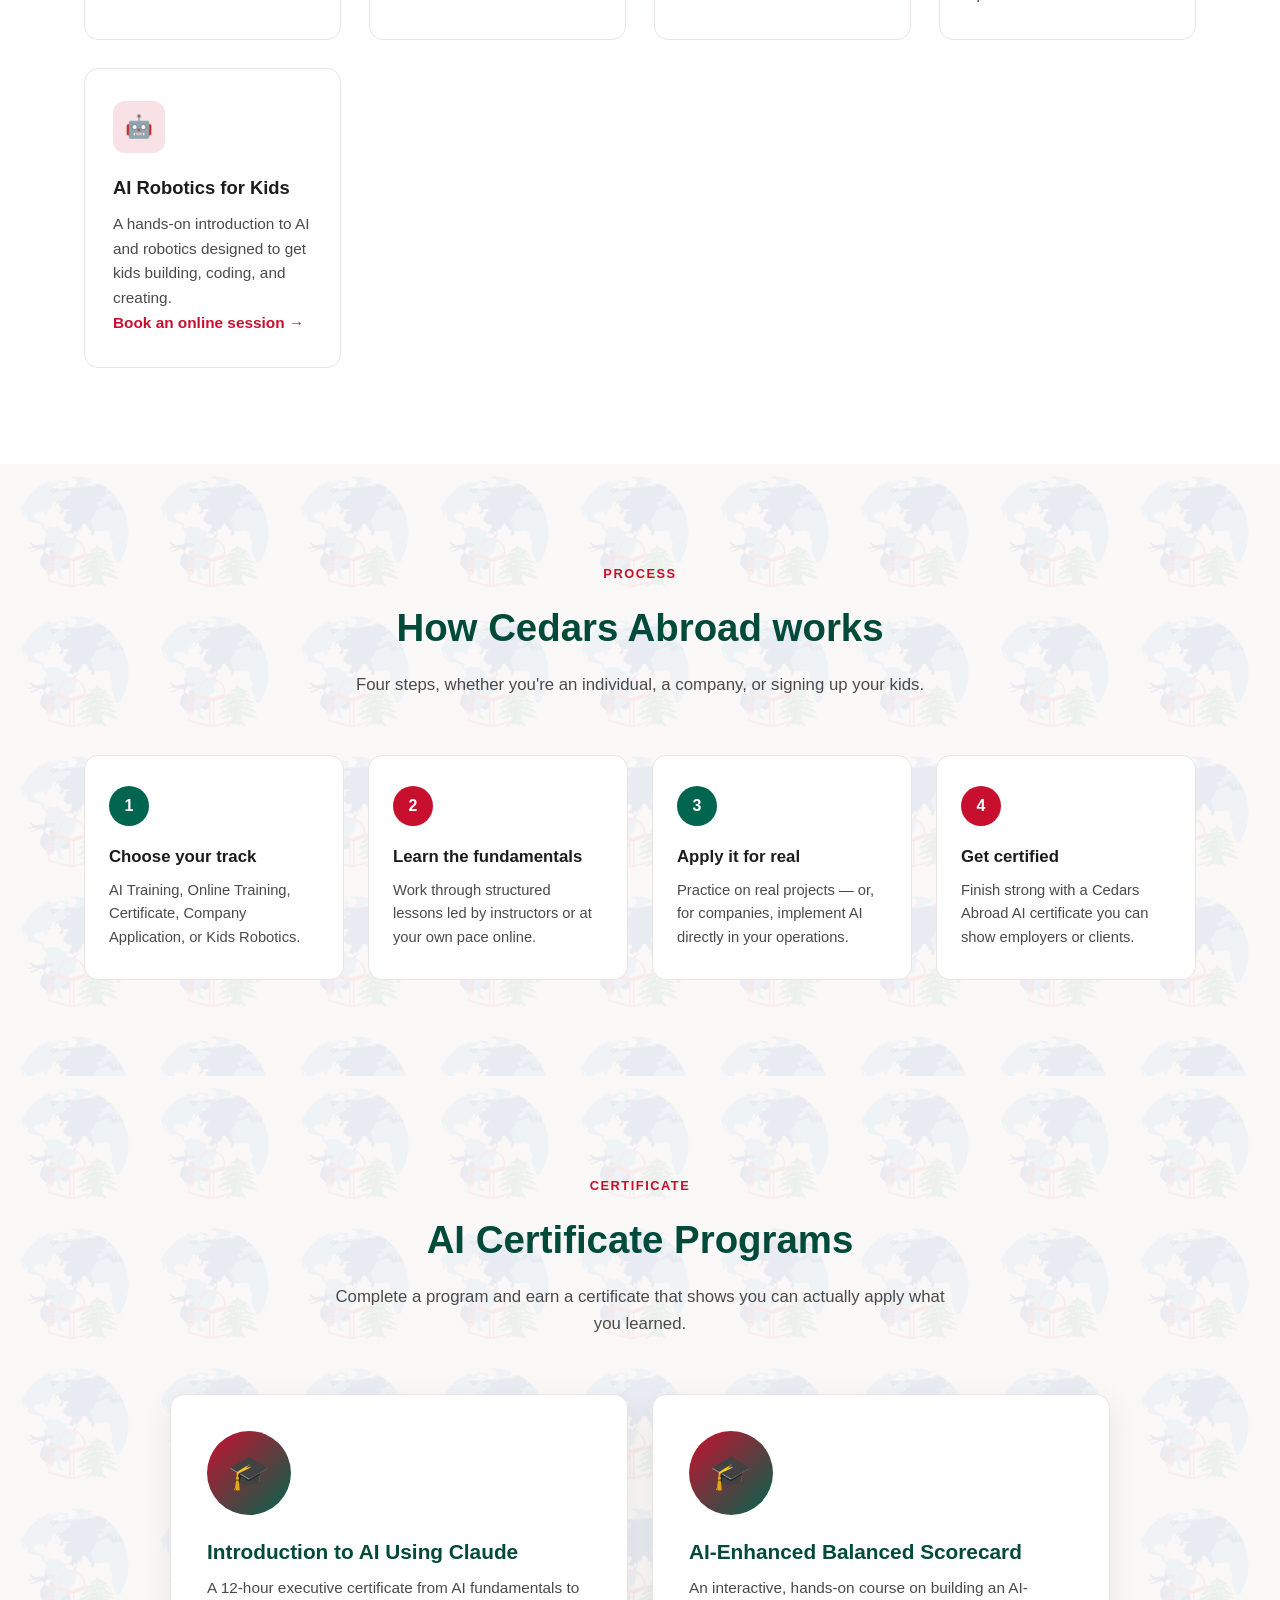
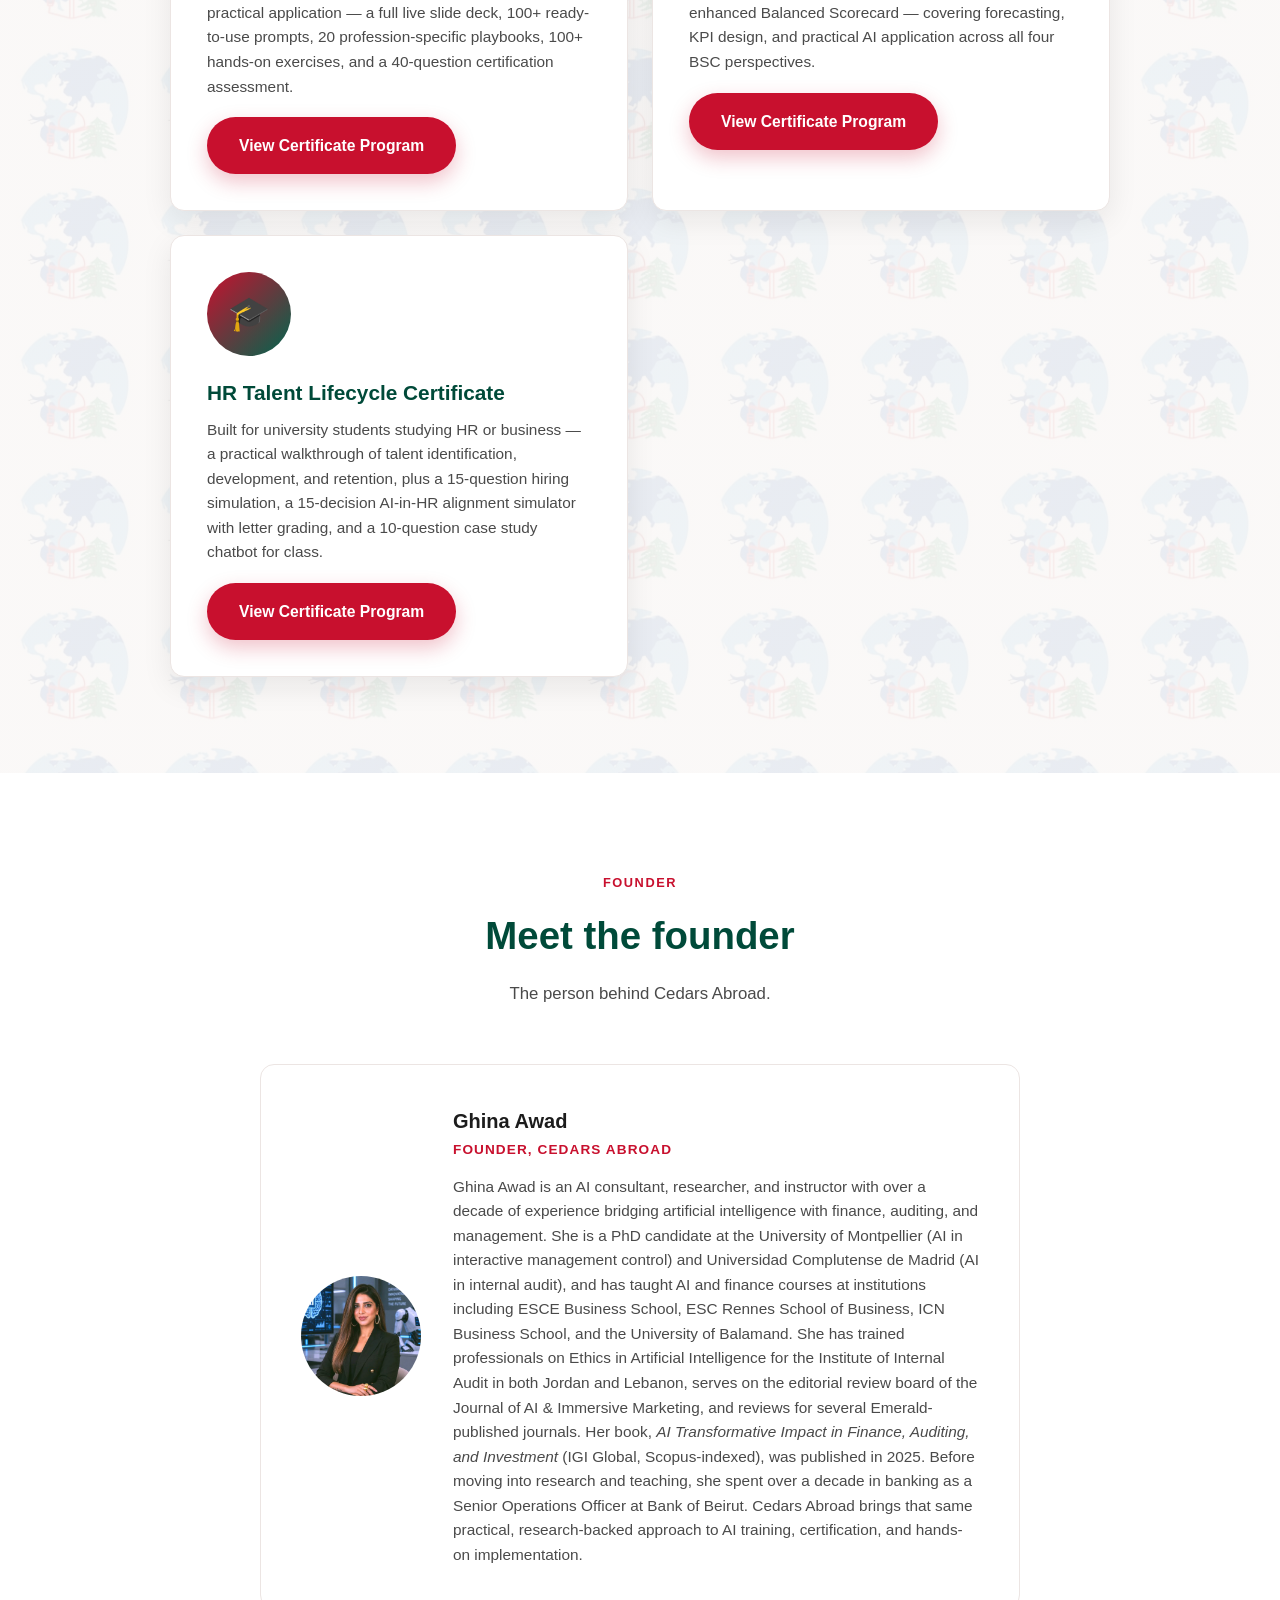
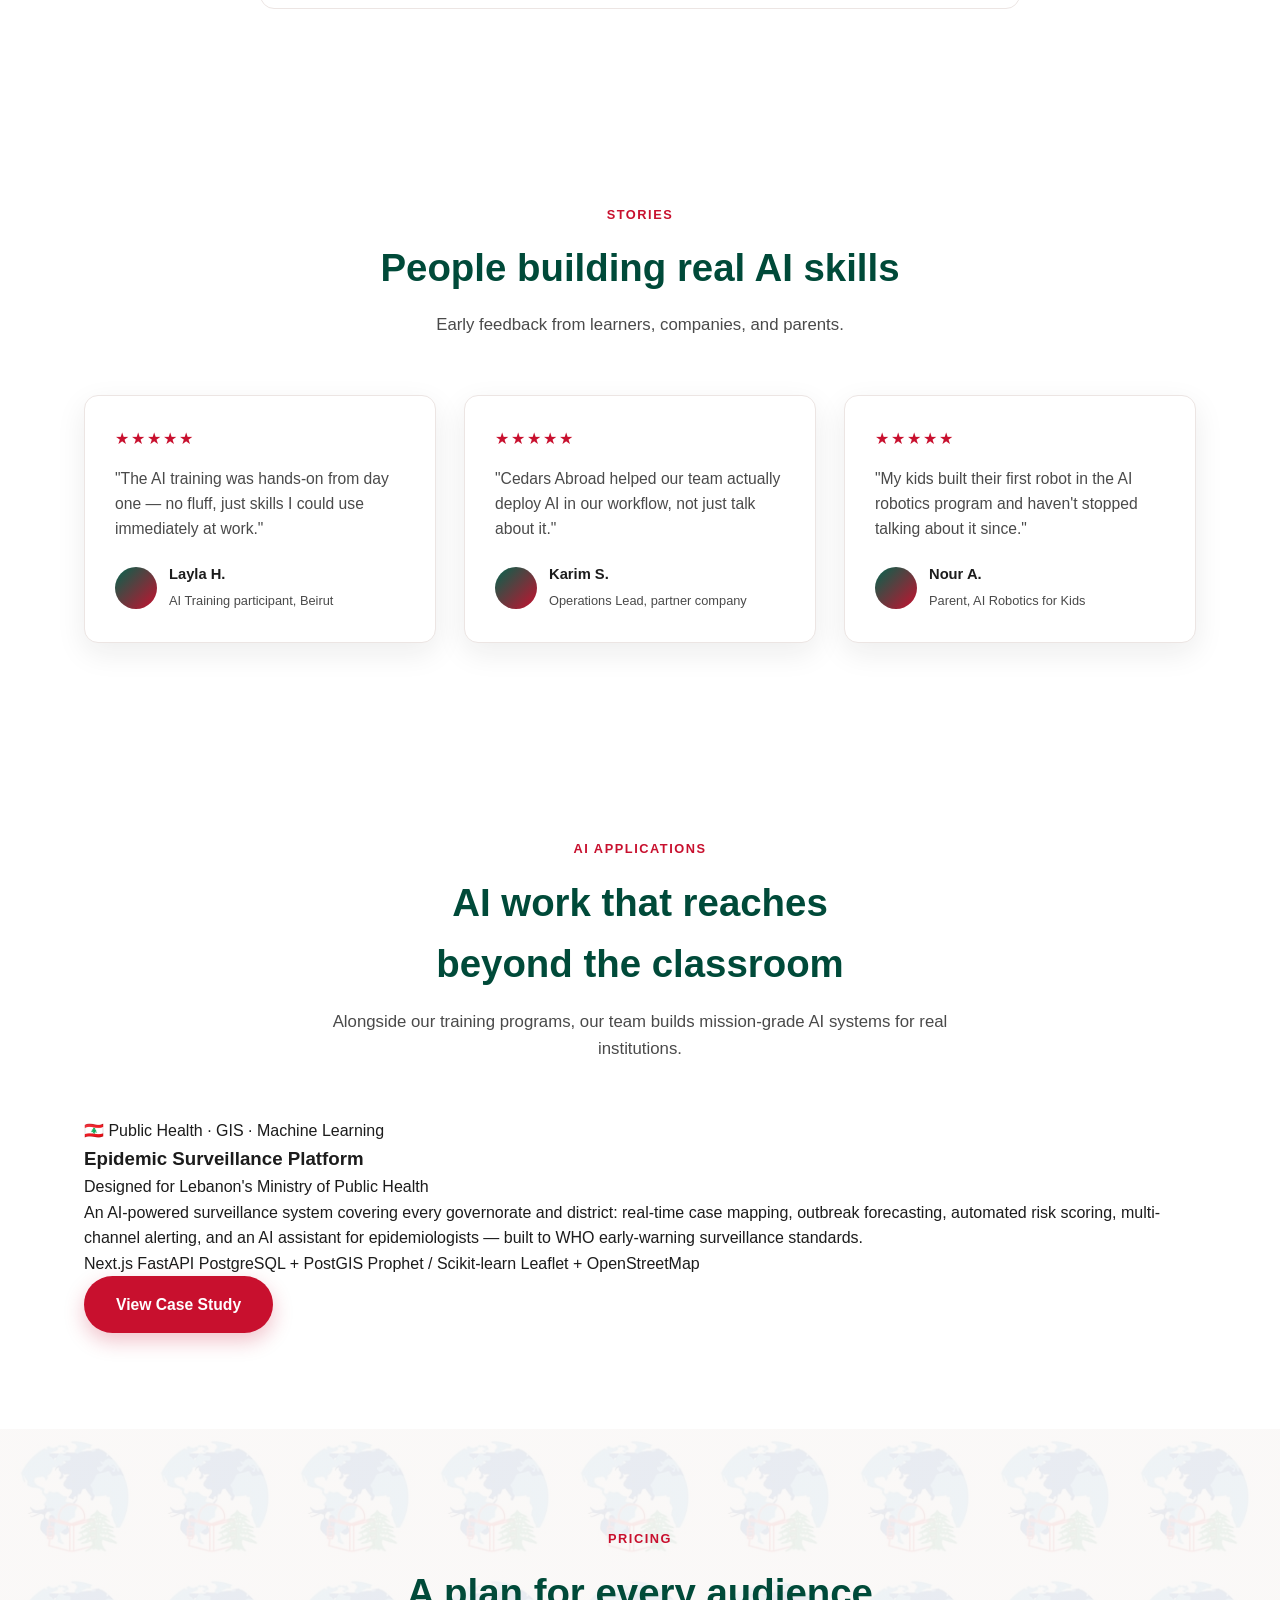
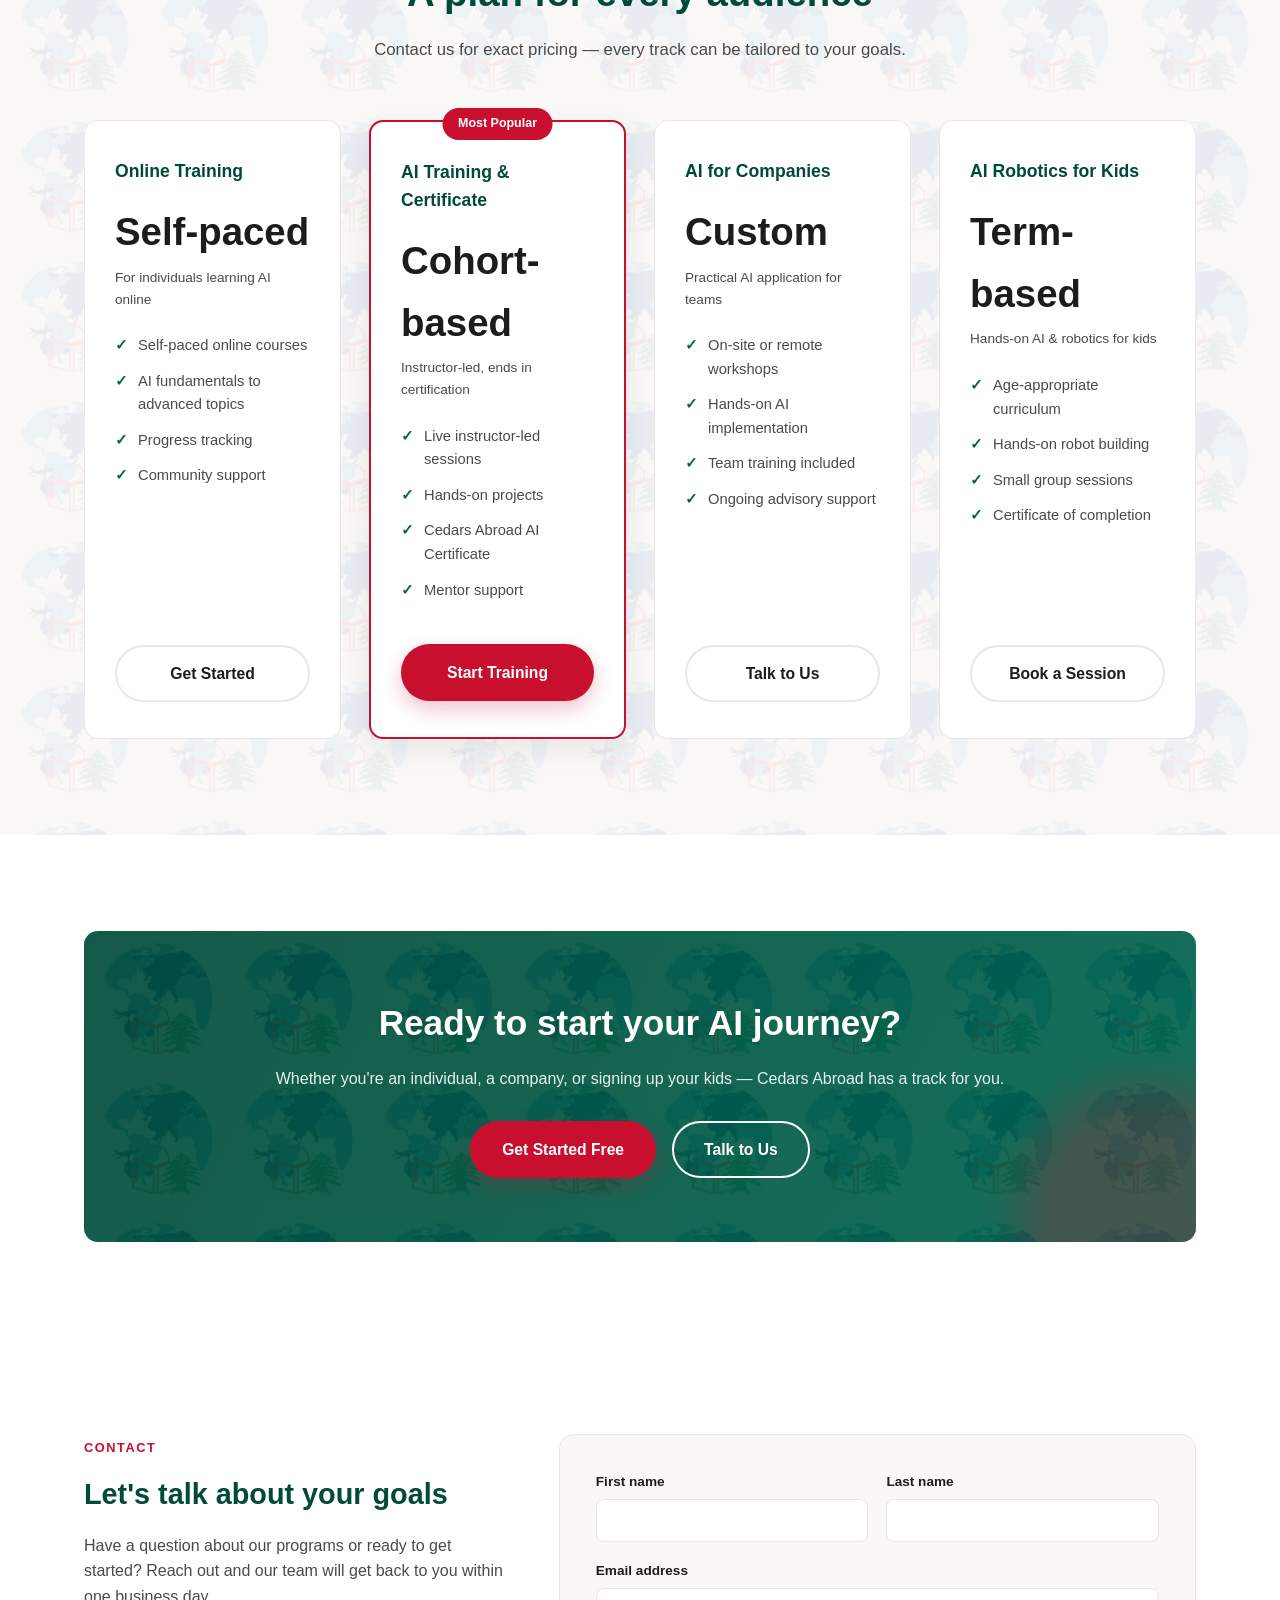
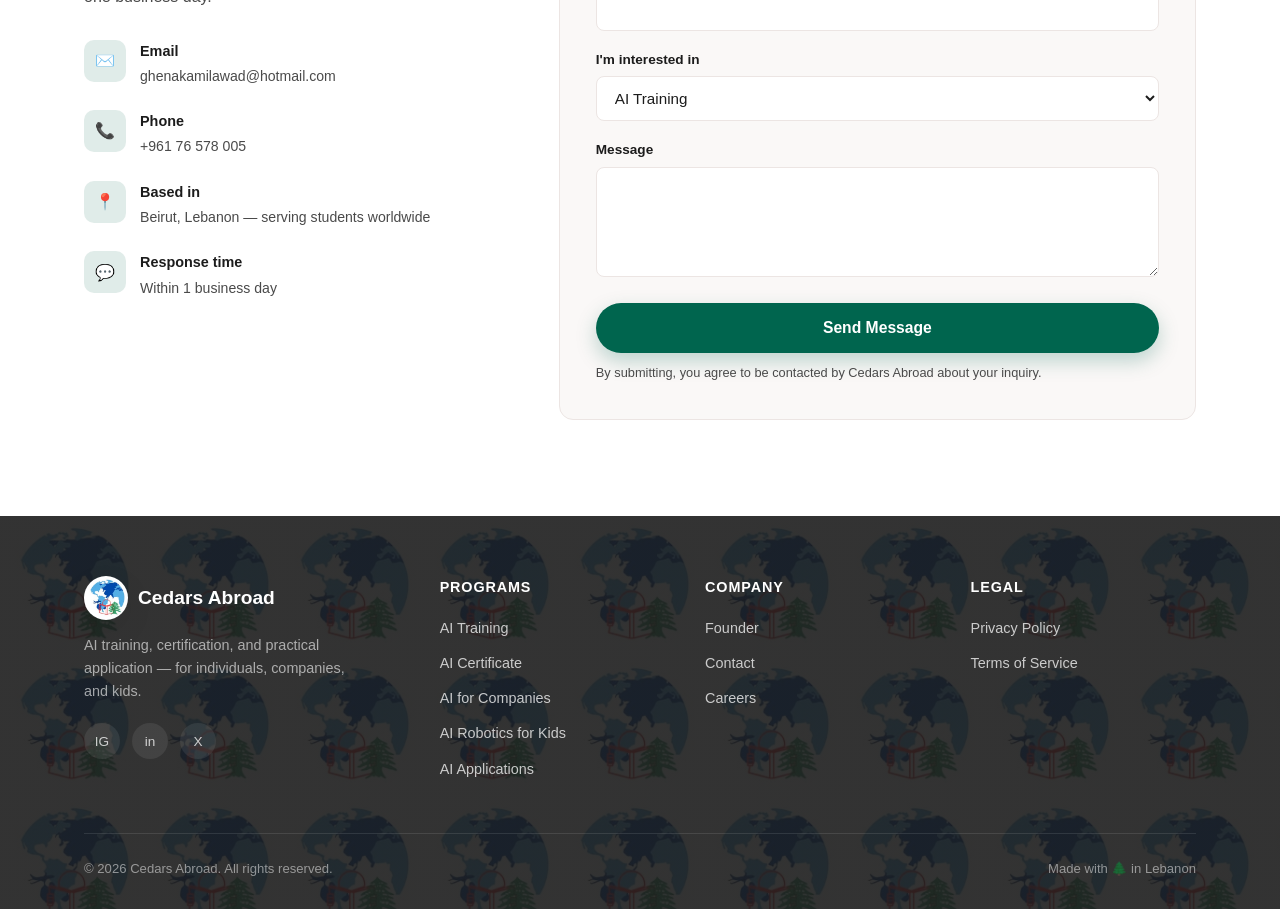
==== commit a3210391: "Add contact phone number" ====
--- a/index.html
+++ b/index.html
@@ -351,6 +351,10 @@
         <div class="contact-detail">
           <div class="icon">✉️</div>
           <div><strong>Email</strong><span>ghenakamilawad@hotmail.com</span></div>
+        </div>
+        <div class="contact-detail">
+          <div class="icon">📞</div>
+          <div><strong>Phone</strong><span>+961 76 578 005</span></div>
         </div>
         <div class="contact-detail">
           <div class="icon">📍</div>
